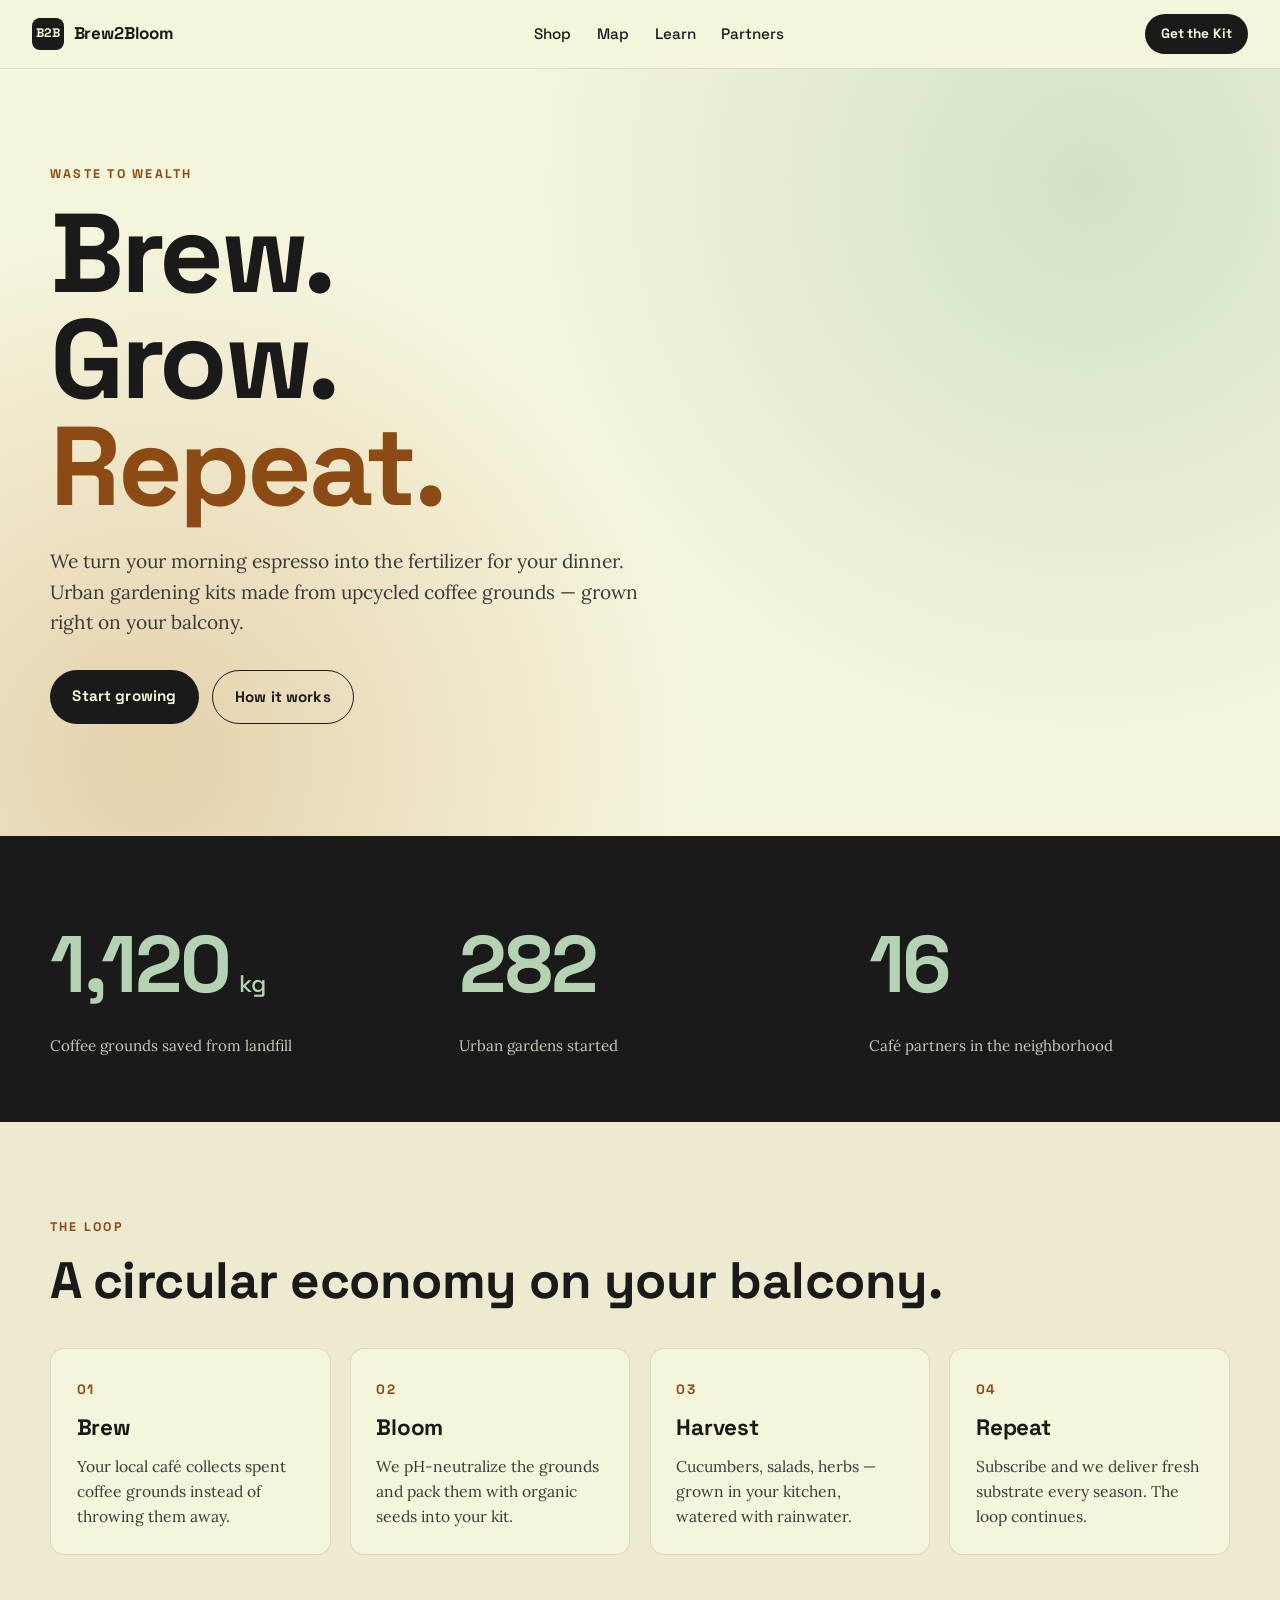
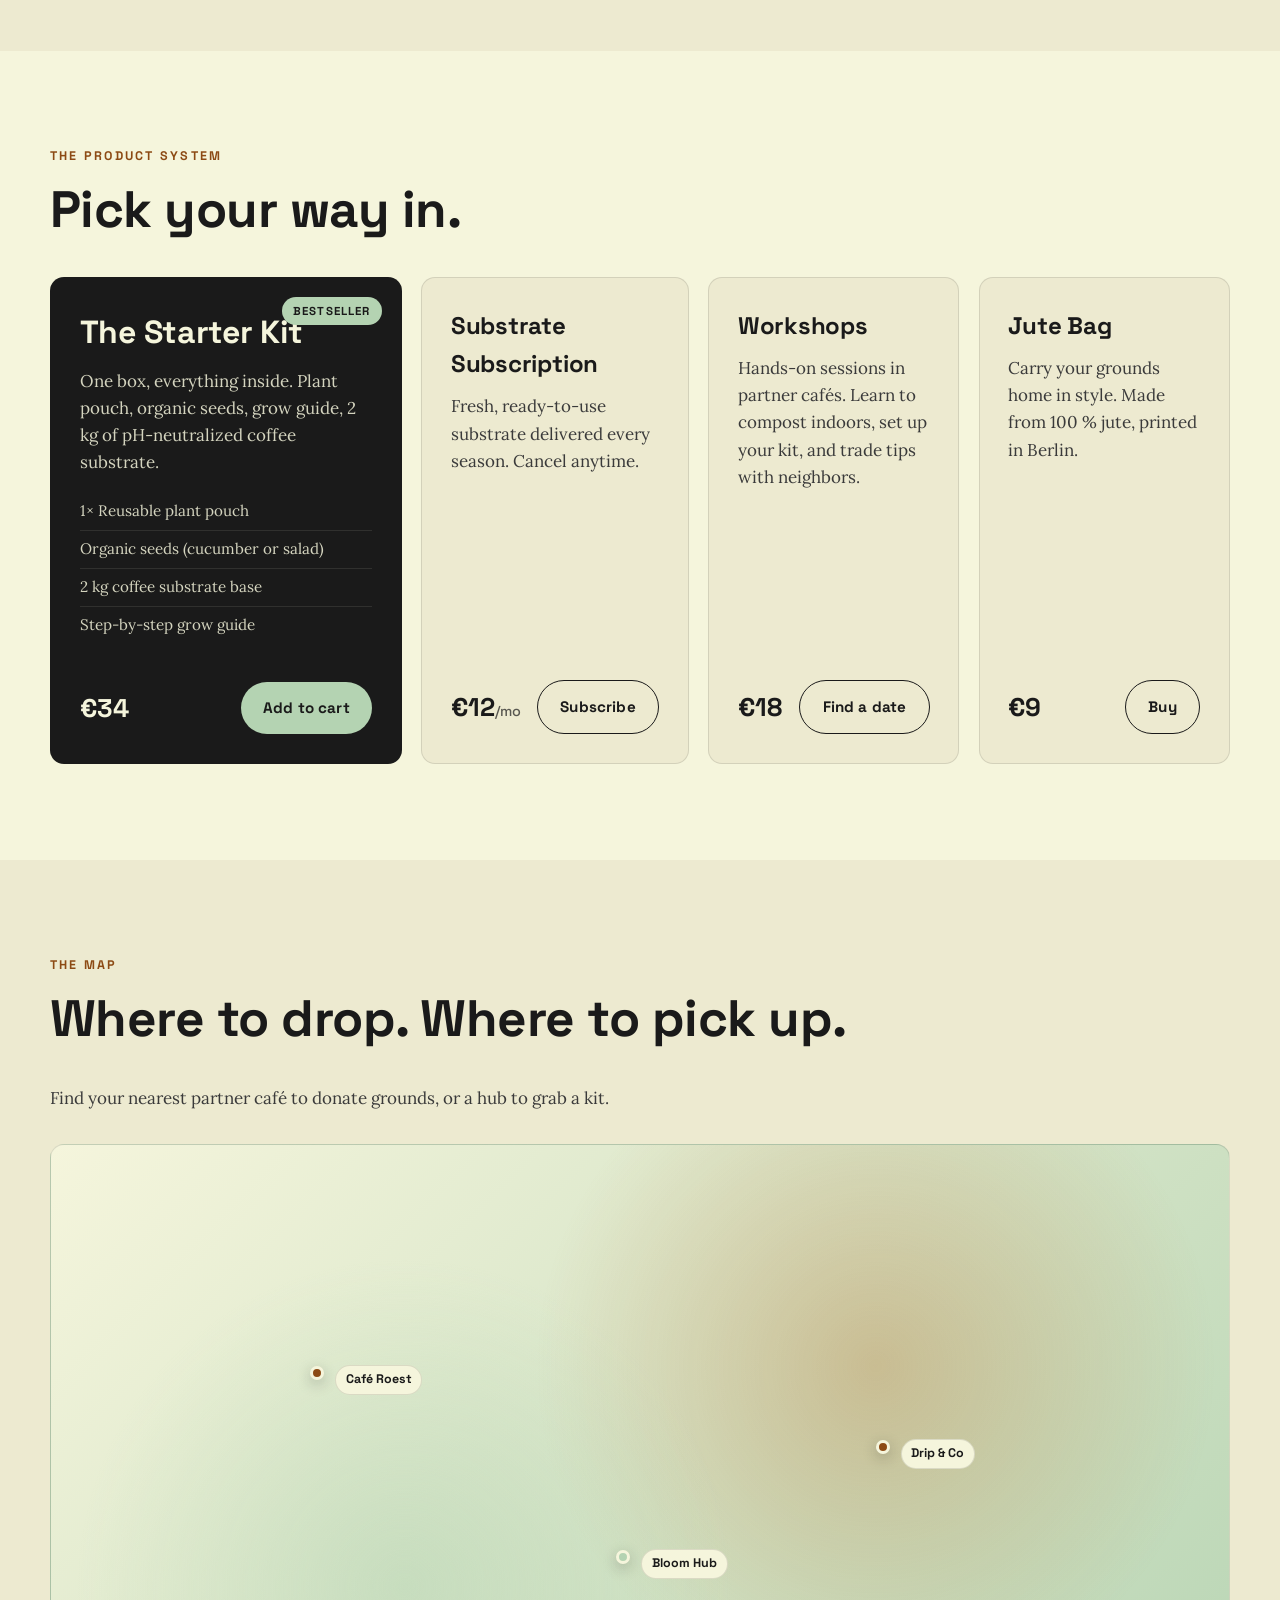
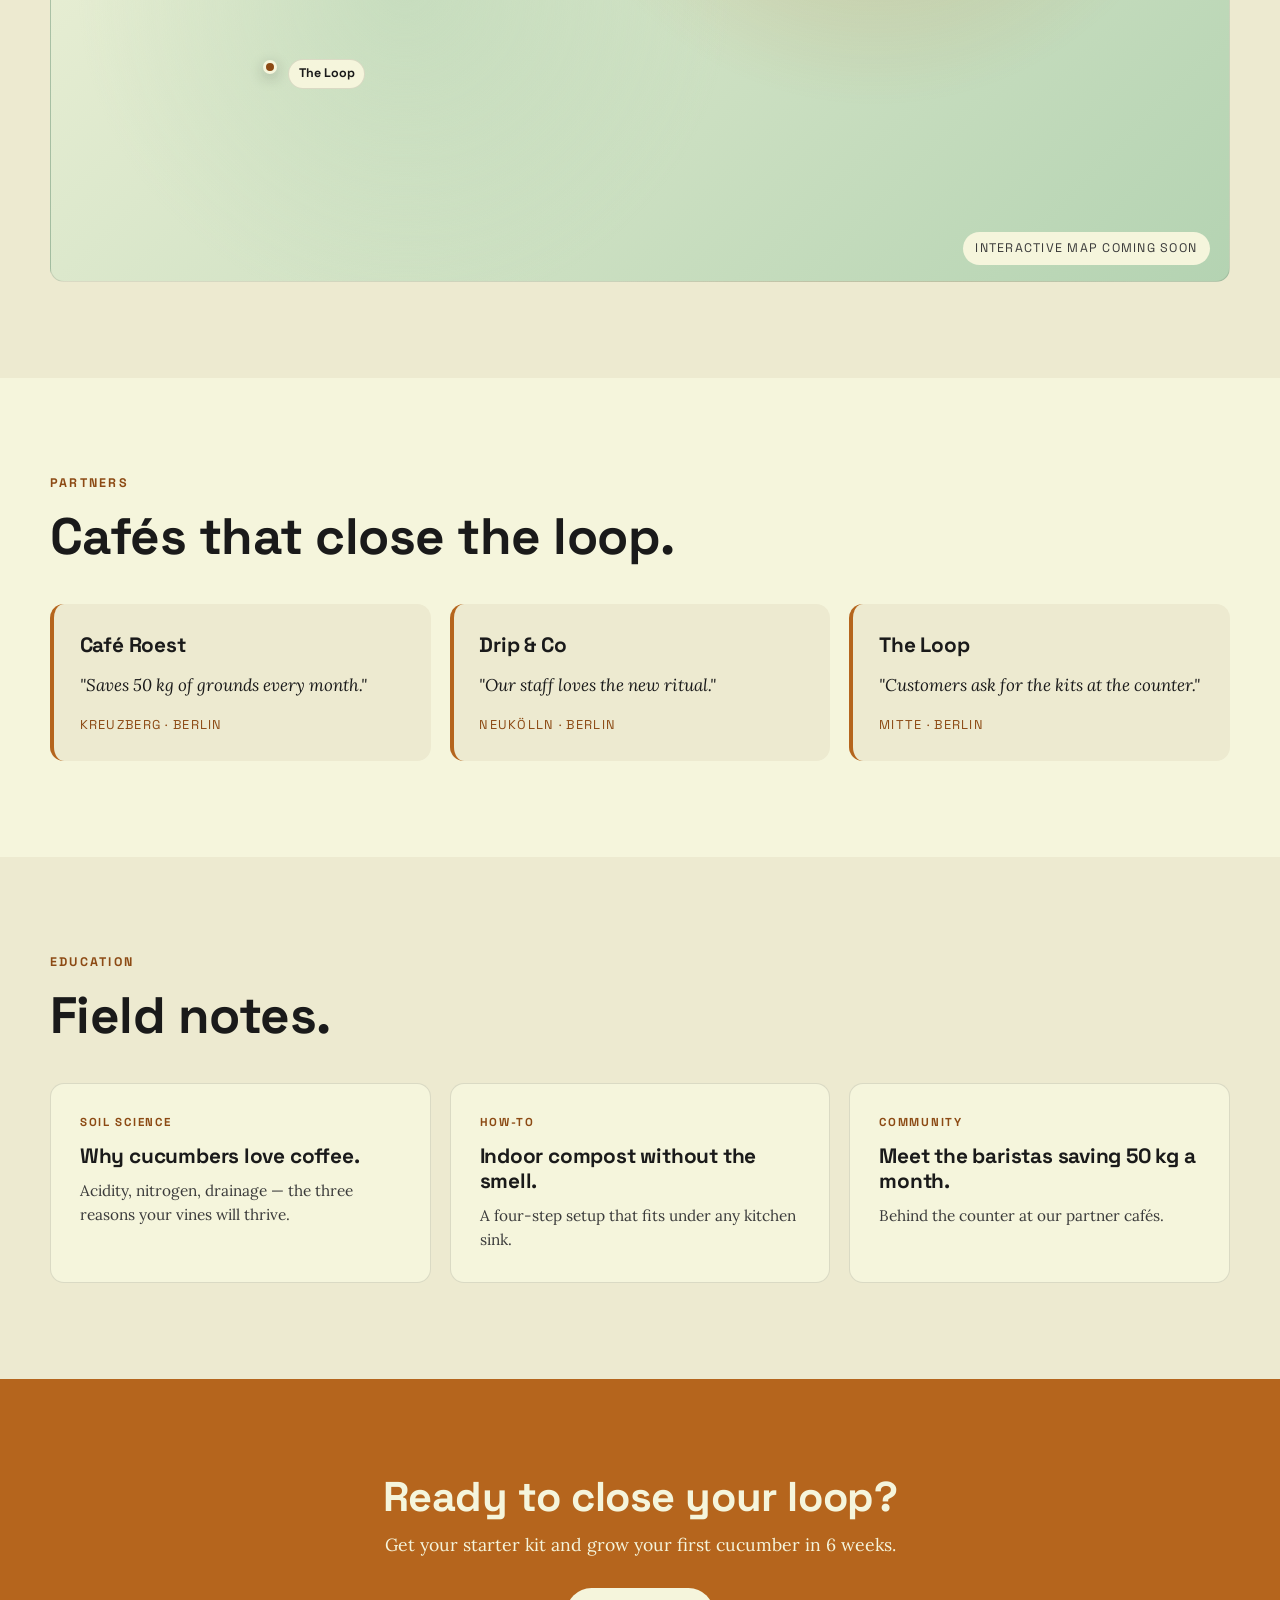
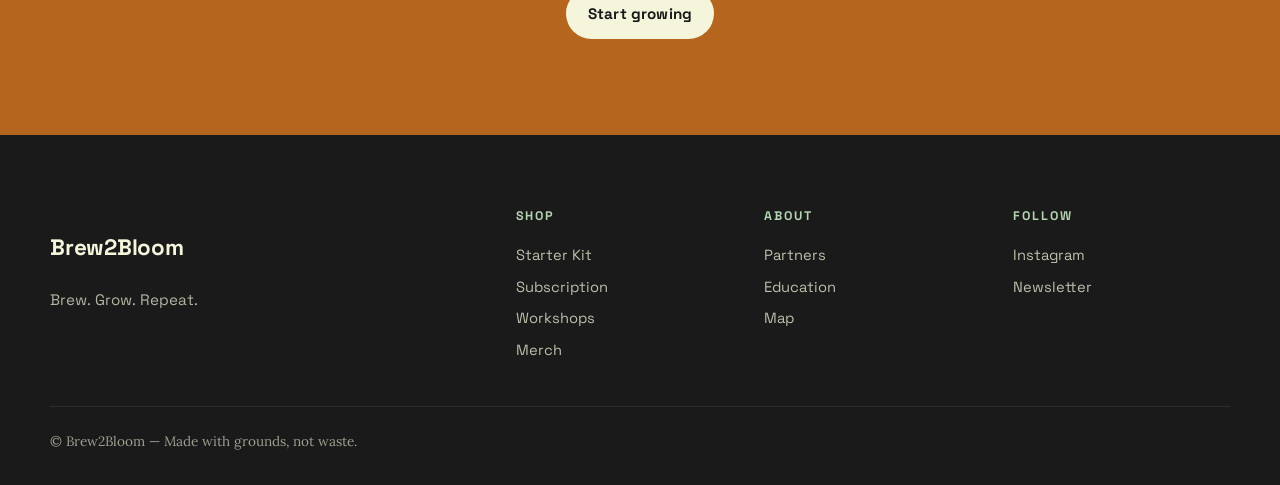
==== index.html @ fe2f1a3e "Add Brew2Bloom landing page Mobile-first single-page site with hero, impact counters, circular-econo" ====
<!DOCTYPE html>
<html lang="en">
<head>
<meta charset="UTF-8" />
<meta name="viewport" content="width=device-width, initial-scale=1.0" />
<meta name="description" content="Brew2Bloom — turning your morning espresso into the fertilizer for your dinner. Urban gardening kits made from upcycled coffee grounds." />
<title>Brew2Bloom — Brew. Grow. Repeat.</title>
<link rel="preconnect" href="https://fonts.googleapis.com" />
<link rel="preconnect" href="https://fonts.gstatic.com" crossorigin />
<link href="https://fonts.googleapis.com/css2?family=Space+Grotesk:wght@500;700&family=Lora:ital,wght@0,400;0,500;1,400&display=swap" rel="stylesheet" />
<link rel="stylesheet" href="styles.css" />
</head>
<body>

<header class="nav">
  <a href="#top" class="brand">
    <span class="brand-mark">B2B</span>
    <span class="brand-name">Brew2Bloom</span>
  </a>
  <nav class="nav-links">
    <a href="#shop">Shop</a>
    <a href="#map">Map</a>
    <a href="#learn">Learn</a>
    <a href="#partners">Partners</a>
  </nav>
  <a href="#shop" class="btn btn-small">Get the Kit</a>
</header>

<main id="top">

  <section class="hero">
    <div class="hero-bg" aria-hidden="true"></div>
    <div class="hero-inner">
      <p class="eyebrow">Waste to Wealth</p>
      <h1 class="headline">
        Brew.<br />
        Grow.<br />
        <span class="accent">Repeat.</span>
      </h1>
      <p class="lede">
        We turn your morning espresso into the fertilizer for your dinner.
        Urban gardening kits made from upcycled coffee grounds — grown right on your balcony.
      </p>
      <div class="hero-cta">
        <a href="#shop" class="btn">Start growing</a>
        <a href="#how" class="btn btn-ghost">How it works</a>
      </div>
    </div>
  </section>

  <section class="impact" aria-label="Impact">
    <div class="impact-grid">
      <div class="impact-stat">
        <span class="impact-num" data-target="1240">0</span>
        <span class="impact-unit">kg</span>
        <p class="impact-label">Coffee grounds saved from landfill</p>
      </div>
      <div class="impact-stat">
        <span class="impact-num" data-target="312">0</span>
        <p class="impact-label">Urban gardens started</p>
      </div>
      <div class="impact-stat">
        <span class="impact-num" data-target="18">0</span>
        <p class="impact-label">Café partners in the neighborhood</p>
      </div>
    </div>
  </section>

  <section id="how" class="cycle">
    <p class="eyebrow">The Loop</p>
    <h2>A circular economy on your balcony.</h2>
    <ol class="cycle-steps">
      <li>
        <span class="step-num">01</span>
        <h3>Brew</h3>
        <p>Your local café collects spent coffee grounds instead of throwing them away.</p>
      </li>
      <li>
        <span class="step-num">02</span>
        <h3>Bloom</h3>
        <p>We pH-neutralize the grounds and pack them with organic seeds into your kit.</p>
      </li>
      <li>
        <span class="step-num">03</span>
        <h3>Harvest</h3>
        <p>Cucumbers, salads, herbs — grown in your kitchen, watered with rainwater.</p>
      </li>
      <li>
        <span class="step-num">04</span>
        <h3>Repeat</h3>
        <p>Subscribe and we deliver fresh substrate every season. The loop continues.</p>
      </li>
    </ol>
  </section>

  <section id="shop" class="shop">
    <p class="eyebrow">The Product System</p>
    <h2>Pick your way in.</h2>

    <div class="products">
      <article class="product product-feature">
        <div class="product-tag">Bestseller</div>
        <h3>The Starter Kit</h3>
        <p class="product-desc">
          One box, everything inside. Plant pouch, organic seeds, grow guide,
          2 kg of pH-neutralized coffee substrate.
        </p>
        <ul class="product-list">
          <li>1× Reusable plant pouch</li>
          <li>Organic seeds (cucumber or salad)</li>
          <li>2 kg coffee substrate base</li>
          <li>Step-by-step grow guide</li>
        </ul>
        <div class="product-foot">
          <span class="price">€34</span>
          <a href="#" class="btn">Add to cart</a>
        </div>
      </article>

      <article class="product">
        <h3>Substrate Subscription</h3>
        <p class="product-desc">
          Fresh, ready-to-use substrate delivered every season. Cancel anytime.
        </p>
        <div class="product-foot">
          <span class="price">€12<span class="price-sub">/mo</span></span>
          <a href="#" class="btn btn-ghost">Subscribe</a>
        </div>
      </article>

      <article class="product">
        <h3>Workshops</h3>
        <p class="product-desc">
          Hands-on sessions in partner cafés. Learn to compost indoors, set up
          your kit, and trade tips with neighbors.
        </p>
        <div class="product-foot">
          <span class="price">€18</span>
          <a href="#" class="btn btn-ghost">Find a date</a>
        </div>
      </article>

      <article class="product">
        <h3>Jute Bag</h3>
        <p class="product-desc">
          Carry your grounds home in style. Made from 100 % jute, printed in Berlin.
        </p>
        <div class="product-foot">
          <span class="price">€9</span>
          <a href="#" class="btn btn-ghost">Buy</a>
        </div>
      </article>
    </div>
  </section>

  <section id="map" class="map">
    <p class="eyebrow">The Map</p>
    <h2>Where to drop. Where to pick up.</h2>
    <p class="map-lede">
      Find your nearest partner café to donate grounds, or a hub to grab a kit.
    </p>
    <div class="map-placeholder" role="img" aria-label="Interactive map placeholder">
      <div class="map-pin map-pin-1"><span>Café Roest</span></div>
      <div class="map-pin map-pin-2"><span>Bloom Hub</span></div>
      <div class="map-pin map-pin-3"><span>Drip & Co</span></div>
      <div class="map-pin map-pin-4"><span>The Loop</span></div>
      <p class="map-hint">Interactive map coming soon</p>
    </div>
  </section>

  <section id="partners" class="partners">
    <p class="eyebrow">Partners</p>
    <h2>Cafés that close the loop.</h2>
    <div class="partner-grid">
      <article class="partner-card">
        <h3>Café Roest</h3>
        <p class="partner-quote">"Saves 50 kg of grounds every month."</p>
        <p class="partner-meta">Kreuzberg · Berlin</p>
      </article>
      <article class="partner-card">
        <h3>Drip &amp; Co</h3>
        <p class="partner-quote">"Our staff loves the new ritual."</p>
        <p class="partner-meta">Neukölln · Berlin</p>
      </article>
      <article class="partner-card">
        <h3>The Loop</h3>
        <p class="partner-quote">"Customers ask for the kits at the counter."</p>
        <p class="partner-meta">Mitte · Berlin</p>
      </article>
    </div>
  </section>

  <section id="learn" class="learn">
    <p class="eyebrow">Education</p>
    <h2>Field notes.</h2>
    <div class="article-grid">
      <a href="#" class="article-card">
        <span class="article-cat">Soil Science</span>
        <h3>Why cucumbers love coffee.</h3>
        <p>Acidity, nitrogen, drainage — the three reasons your vines will thrive.</p>
      </a>
      <a href="#" class="article-card">
        <span class="article-cat">How-To</span>
        <h3>Indoor compost without the smell.</h3>
        <p>A four-step setup that fits under any kitchen sink.</p>
      </a>
      <a href="#" class="article-card">
        <span class="article-cat">Community</span>
        <h3>Meet the baristas saving 50 kg a month.</h3>
        <p>Behind the counter at our partner cafés.</p>
      </a>
    </div>
  </section>

  <section class="cta-band">
    <h2>Ready to close your loop?</h2>
    <p>Get your starter kit and grow your first cucumber in 6 weeks.</p>
    <a href="#shop" class="btn btn-light">Start growing</a>
  </section>

</main>

<footer class="footer">
  <div class="footer-grid">
    <div>
      <p class="brand-name">Brew2Bloom</p>
      <p class="footer-tag">Brew. Grow. Repeat.</p>
    </div>
    <div>
      <p class="footer-head">Shop</p>
      <a href="#shop">Starter Kit</a>
      <a href="#shop">Subscription</a>
      <a href="#shop">Workshops</a>
      <a href="#shop">Merch</a>
    </div>
    <div>
      <p class="footer-head">About</p>
      <a href="#partners">Partners</a>
      <a href="#learn">Education</a>
      <a href="#map">Map</a>
    </div>
    <div>
      <p class="footer-head">Follow</p>
      <a href="#">Instagram</a>
      <a href="#">Newsletter</a>
    </div>
  </div>
  <p class="footer-fine">© Brew2Bloom — Made with grounds, not waste.</p>
</footer>

<script src="script.js"></script>
</body>
</html>
---- styles.css ----
:root {
  --espresso: #1A1A1A;
  --earth: #B5651D;
  --earth-deep: #8C4A14;
  --mint: #B4D3B2;
  --paper: #F5F5DC;
  --paper-2: #EDEAD0;
  --ink-soft: #3a3a3a;
  --line: rgba(26, 26, 26, 0.12);

  --f-head: "Space Grotesk", system-ui, sans-serif;
  --f-body: "Lora", Georgia, serif;

  --max: 1180px;
  --gutter: clamp(1rem, 4vw, 2rem);
  --radius: 14px;
}

* { box-sizing: border-box; }

html { scroll-behavior: smooth; }

body {
  margin: 0;
  background: var(--paper);
  color: var(--espresso);
  font-family: var(--f-body);
  font-size: 17px;
  line-height: 1.6;
  -webkit-font-smoothing: antialiased;
}

img { max-width: 100%; display: block; }

a { color: inherit; text-decoration: none; }

h1, h2, h3, .brand-name, .eyebrow, .btn, .nav-links a, .footer-head {
  font-family: var(--f-head);
}

h1, h2, h3 { letter-spacing: -0.01em; }

.eyebrow {
  font-size: 0.78rem;
  letter-spacing: 0.18em;
  text-transform: uppercase;
  font-weight: 700;
  color: var(--earth-deep);
  margin: 0 0 1rem;
}

/* ---------- NAV ---------- */

.nav {
  position: sticky;
  top: 0;
  z-index: 50;
  display: flex;
  align-items: center;
  justify-content: space-between;
  gap: 1rem;
  padding: 0.9rem var(--gutter);
  background: rgba(245, 245, 220, 0.92);
  backdrop-filter: blur(10px);
  border-bottom: 1px solid var(--line);
}

.brand {
  display: flex;
  align-items: center;
  gap: 0.6rem;
  font-weight: 700;
}

.brand-mark {
  display: inline-grid;
  place-items: center;
  width: 32px;
  height: 32px;
  background: var(--espresso);
  color: var(--paper);
  border-radius: 8px;
  font-family: var(--f-head);
  font-size: 0.78rem;
  font-weight: 700;
  letter-spacing: 0.02em;
}

.brand-name {
  font-weight: 700;
  letter-spacing: -0.01em;
}

.nav-links {
  display: none;
  gap: 1.6rem;
}

.nav-links a {
  font-weight: 500;
  font-size: 0.95rem;
  position: relative;
}

.nav-links a:hover { color: var(--earth-deep); }

@media (min-width: 720px) {
  .nav-links { display: flex; }
}

/* ---------- BUTTONS ---------- */

.btn {
  display: inline-block;
  padding: 0.85rem 1.4rem;
  background: var(--espresso);
  color: var(--paper);
  border-radius: 999px;
  font-weight: 700;
  font-size: 0.95rem;
  letter-spacing: 0.01em;
  transition: transform 0.15s ease, background 0.2s ease;
  white-space: nowrap;
}

.btn:hover { background: var(--earth-deep); transform: translateY(-1px); }

.btn-small { padding: 0.55rem 1rem; font-size: 0.85rem; }

.btn-ghost {
  background: transparent;
  color: var(--espresso);
  border: 1.5px solid var(--espresso);
}
.btn-ghost:hover { background: var(--espresso); color: var(--paper); }

.btn-light {
  background: var(--paper);
  color: var(--espresso);
}
.btn-light:hover { background: var(--mint); color: var(--espresso); }

/* ---------- HERO ---------- */

.hero {
  position: relative;
  padding: clamp(3rem, 9vw, 6rem) var(--gutter) clamp(3.5rem, 10vw, 7rem);
  overflow: hidden;
}

.hero-bg {
  position: absolute;
  inset: 0;
  background:
    radial-gradient(circle at 85% 15%, rgba(180, 211, 178, 0.55) 0%, transparent 45%),
    radial-gradient(circle at 12% 90%, rgba(181, 101, 29, 0.25) 0%, transparent 40%);
  z-index: 0;
}

.hero-inner {
  position: relative;
  z-index: 1;
  max-width: var(--max);
  margin: 0 auto;
}

.headline {
  font-size: clamp(3.4rem, 11vw, 7rem);
  font-weight: 700;
  line-height: 0.95;
  margin: 0.4rem 0 1.6rem;
  letter-spacing: -0.03em;
}

.headline .accent { color: var(--earth-deep); }

.lede {
  font-size: clamp(1.05rem, 1.6vw, 1.2rem);
  max-width: 38rem;
  color: var(--ink-soft);
  margin: 0 0 2rem;
}

.hero-cta { display: flex; flex-wrap: wrap; gap: 0.8rem; }

/* ---------- IMPACT ---------- */

.impact {
  background: var(--espresso);
  color: var(--paper);
  padding: clamp(2.5rem, 6vw, 4rem) var(--gutter);
}

.impact-grid {
  max-width: var(--max);
  margin: 0 auto;
  display: grid;
  grid-template-columns: 1fr;
  gap: 2.5rem;
}

@media (min-width: 720px) {
  .impact-grid { grid-template-columns: repeat(3, 1fr); gap: 3rem; }
}

.impact-stat { text-align: left; }

.impact-num {
  font-family: var(--f-head);
  font-size: clamp(3rem, 7vw, 5rem);
  font-weight: 700;
  letter-spacing: -0.03em;
  color: var(--mint);
  display: inline-block;
}

.impact-unit {
  font-family: var(--f-head);
  font-size: 1.5rem;
  color: var(--mint);
  margin-left: 0.3rem;
  font-weight: 500;
}

.impact-label {
  margin: 0.4rem 0 0;
  font-size: 0.95rem;
  color: var(--paper);
  opacity: 0.8;
  max-width: 16rem;
}

/* ---------- SECTIONS (shared) ---------- */

section {
  padding: clamp(3.5rem, 8vw, 6rem) var(--gutter);
}

section > h2 {
  font-size: clamp(2rem, 4.5vw, 3.2rem);
  font-weight: 700;
  margin: 0 0 2.5rem;
  max-width: 22ch;
  line-height: 1.05;
}

section > .eyebrow,
section > h2,
section > p,
section > .map-lede {
  max-width: var(--max);
  margin-left: auto;
  margin-right: auto;
}

/* ---------- CYCLE ---------- */

.cycle { background: var(--paper-2); }

.cycle-steps {
  list-style: none;
  padding: 0;
  margin: 0 auto;
  max-width: var(--max);
  display: grid;
  grid-template-columns: 1fr;
  gap: 1.2rem;
}

@media (min-width: 720px) {
  .cycle-steps { grid-template-columns: repeat(4, 1fr); }
}

.cycle-steps li {
  background: var(--paper);
  padding: 1.6rem;
  border-radius: var(--radius);
  border: 1px solid var(--line);
}

.step-num {
  font-family: var(--f-head);
  font-size: 0.85rem;
  font-weight: 700;
  color: var(--earth-deep);
  letter-spacing: 0.1em;
}

.cycle-steps h3 {
  font-size: 1.4rem;
  margin: 0.5rem 0 0.5rem;
}

.cycle-steps p { margin: 0; color: var(--ink-soft); font-size: 0.98rem; }

/* ---------- SHOP ---------- */

.products {
  max-width: var(--max);
  margin: 0 auto;
  display: grid;
  grid-template-columns: 1fr;
  gap: 1.2rem;
}

@media (min-width: 720px) {
  .products {
    grid-template-columns: repeat(3, 1fr);
    grid-template-rows: auto auto;
  }
  .product-feature {
    grid-column: span 3;
  }
}

@media (min-width: 1000px) {
  .products { grid-template-columns: 1.4fr 1fr 1fr 1fr; grid-template-rows: auto; }
  .product-feature { grid-column: span 1; grid-row: span 1; }
}

.product {
  position: relative;
  background: var(--paper-2);
  border: 1px solid var(--line);
  border-radius: var(--radius);
  padding: 1.8rem;
  display: flex;
  flex-direction: column;
}

.product-feature {
  background: var(--espresso);
  color: var(--paper);
  border-color: transparent;
}

.product-feature .product-desc,
.product-feature .product-list { color: var(--paper); opacity: 0.85; }

.product-feature .btn {
  background: var(--mint);
  color: var(--espresso);
}
.product-feature .btn:hover { background: var(--paper); }

.product-tag {
  position: absolute;
  top: 1.2rem;
  right: 1.2rem;
  background: var(--mint);
  color: var(--espresso);
  font-family: var(--f-head);
  font-size: 0.72rem;
  font-weight: 700;
  letter-spacing: 0.1em;
  padding: 0.3rem 0.7rem;
  border-radius: 999px;
  text-transform: uppercase;
}

.product h3 {
  font-size: 1.5rem;
  margin: 0 0 0.6rem;
}

.product-feature h3 { font-size: 2rem; }

.product-desc { color: var(--ink-soft); margin: 0 0 1rem; }

.product-list {
  list-style: none;
  padding: 0;
  margin: 0 0 1.4rem;
  font-family: var(--f-body);
}

.product-list li {
  padding: 0.4rem 0;
  border-bottom: 1px solid rgba(245, 245, 220, 0.12);
  font-size: 0.95rem;
}

.product-list li:last-child { border-bottom: none; }

.product-foot {
  margin-top: auto;
  display: flex;
  align-items: center;
  justify-content: space-between;
  gap: 1rem;
  padding-top: 1rem;
}

.price {
  font-family: var(--f-head);
  font-size: 1.6rem;
  font-weight: 700;
}

.price-sub { font-size: 0.9rem; opacity: 0.7; font-weight: 500; }

/* ---------- MAP ---------- */

.map { background: var(--paper-2); }

.map-lede {
  max-width: 38rem;
  color: var(--ink-soft);
  margin-bottom: 2rem;
}

.map-placeholder {
  position: relative;
  max-width: var(--max);
  margin: 0 auto;
  aspect-ratio: 16 / 10;
  background:
    radial-gradient(circle at 30% 60%, rgba(180, 211, 178, 0.5) 0%, transparent 35%),
    radial-gradient(circle at 70% 30%, rgba(181, 101, 29, 0.3) 0%, transparent 35%),
    linear-gradient(135deg, var(--paper) 0%, var(--mint) 100%);
  border-radius: var(--radius);
  border: 1px solid var(--line);
  overflow: hidden;
}

.map-pin {
  position: absolute;
  width: 14px;
  height: 14px;
  background: var(--earth-deep);
  border: 3px solid var(--paper);
  border-radius: 50%;
  box-shadow: 0 4px 14px rgba(26, 26, 26, 0.25);
}

.map-pin span {
  position: absolute;
  left: 22px;
  top: -4px;
  font-family: var(--f-head);
  font-size: 0.78rem;
  font-weight: 700;
  background: var(--paper);
  color: var(--espresso);
  padding: 0.25rem 0.6rem;
  border-radius: 999px;
  white-space: nowrap;
  border: 1px solid var(--line);
}

.map-pin-1 { top: 30%; left: 22%; }
.map-pin-2 { top: 55%; left: 48%; background: var(--mint); }
.map-pin-3 { top: 40%; left: 70%; }
.map-pin-4 { top: 70%; left: 18%; }

.map-hint {
  position: absolute;
  bottom: 1rem;
  right: 1.2rem;
  font-family: var(--f-head);
  font-size: 0.78rem;
  letter-spacing: 0.1em;
  text-transform: uppercase;
  color: var(--ink-soft);
  background: var(--paper);
  padding: 0.4rem 0.8rem;
  border-radius: 999px;
  margin: 0;
}

/* ---------- PARTNERS ---------- */

.partner-grid {
  max-width: var(--max);
  margin: 0 auto;
  display: grid;
  grid-template-columns: 1fr;
  gap: 1.2rem;
}

@media (min-width: 720px) {
  .partner-grid { grid-template-columns: repeat(3, 1fr); }
}

.partner-card {
  background: var(--paper-2);
  border-left: 4px solid var(--earth);
  padding: 1.6rem;
  border-radius: var(--radius);
}

.partner-card h3 { margin: 0 0 0.6rem; font-size: 1.3rem; }

.partner-quote {
  font-style: italic;
  margin: 0 0 1rem;
  color: var(--espresso);
}

.partner-meta {
  font-family: var(--f-head);
  font-size: 0.8rem;
  letter-spacing: 0.1em;
  text-transform: uppercase;
  color: var(--earth-deep);
  margin: 0;
}

/* ---------- LEARN ---------- */

.learn { background: var(--paper-2); }

.article-grid {
  max-width: var(--max);
  margin: 0 auto;
  display: grid;
  grid-template-columns: 1fr;
  gap: 1.2rem;
}

@media (min-width: 720px) {
  .article-grid { grid-template-columns: repeat(3, 1fr); }
}

.article-card {
  background: var(--paper);
  padding: 1.8rem;
  border-radius: var(--radius);
  border: 1px solid var(--line);
  display: flex;
  flex-direction: column;
  transition: transform 0.2s ease, border-color 0.2s ease;
}

.article-card:hover {
  transform: translateY(-3px);
  border-color: var(--earth);
}

.article-cat {
  font-family: var(--f-head);
  font-size: 0.72rem;
  letter-spacing: 0.15em;
  text-transform: uppercase;
  color: var(--earth-deep);
  font-weight: 700;
  margin-bottom: 0.8rem;
}

.article-card h3 { font-size: 1.3rem; margin: 0 0 0.6rem; line-height: 1.2; }

.article-card p { margin: 0; color: var(--ink-soft); font-size: 0.96rem; }

/* ---------- CTA BAND ---------- */

.cta-band {
  background: var(--earth);
  color: var(--paper);
  text-align: center;
}

.cta-band h2 {
  margin: 0 auto 0.8rem;
  font-size: clamp(1.8rem, 4vw, 2.6rem);
}

.cta-band p { max-width: 36rem; margin: 0 auto 1.8rem; font-size: 1.1rem; }

/* ---------- FOOTER ---------- */

.footer {
  background: var(--espresso);
  color: var(--paper);
  padding: clamp(3rem, 6vw, 4.5rem) var(--gutter) 2rem;
}

.footer-grid {
  max-width: var(--max);
  margin: 0 auto 2.5rem;
  display: grid;
  grid-template-columns: 1fr 1fr;
  gap: 2rem;
}

@media (min-width: 720px) {
  .footer-grid { grid-template-columns: 2fr 1fr 1fr 1fr; }
}

.footer-grid a {
  display: block;
  font-family: var(--f-head);
  font-size: 0.92rem;
  padding: 0.25rem 0;
  opacity: 0.75;
  transition: opacity 0.2s ease;
}

.footer-grid a:hover { opacity: 1; color: var(--mint); }

.footer-head {
  font-family: var(--f-head);
  font-weight: 700;
  font-size: 0.78rem;
  letter-spacing: 0.15em;
  text-transform: uppercase;
  margin: 0 0 0.8rem;
  color: var(--mint);
}

.footer-tag {
  font-family: var(--f-head);
  margin: 0.3rem 0 0;
  font-size: 0.95rem;
  opacity: 0.7;
}

.footer .brand-name { font-size: 1.4rem; }

.footer-fine {
  max-width: var(--max);
  margin: 0 auto;
  border-top: 1px solid rgba(245, 245, 220, 0.15);
  padding-top: 1.5rem;
  font-size: 0.85rem;
  opacity: 0.6;
}
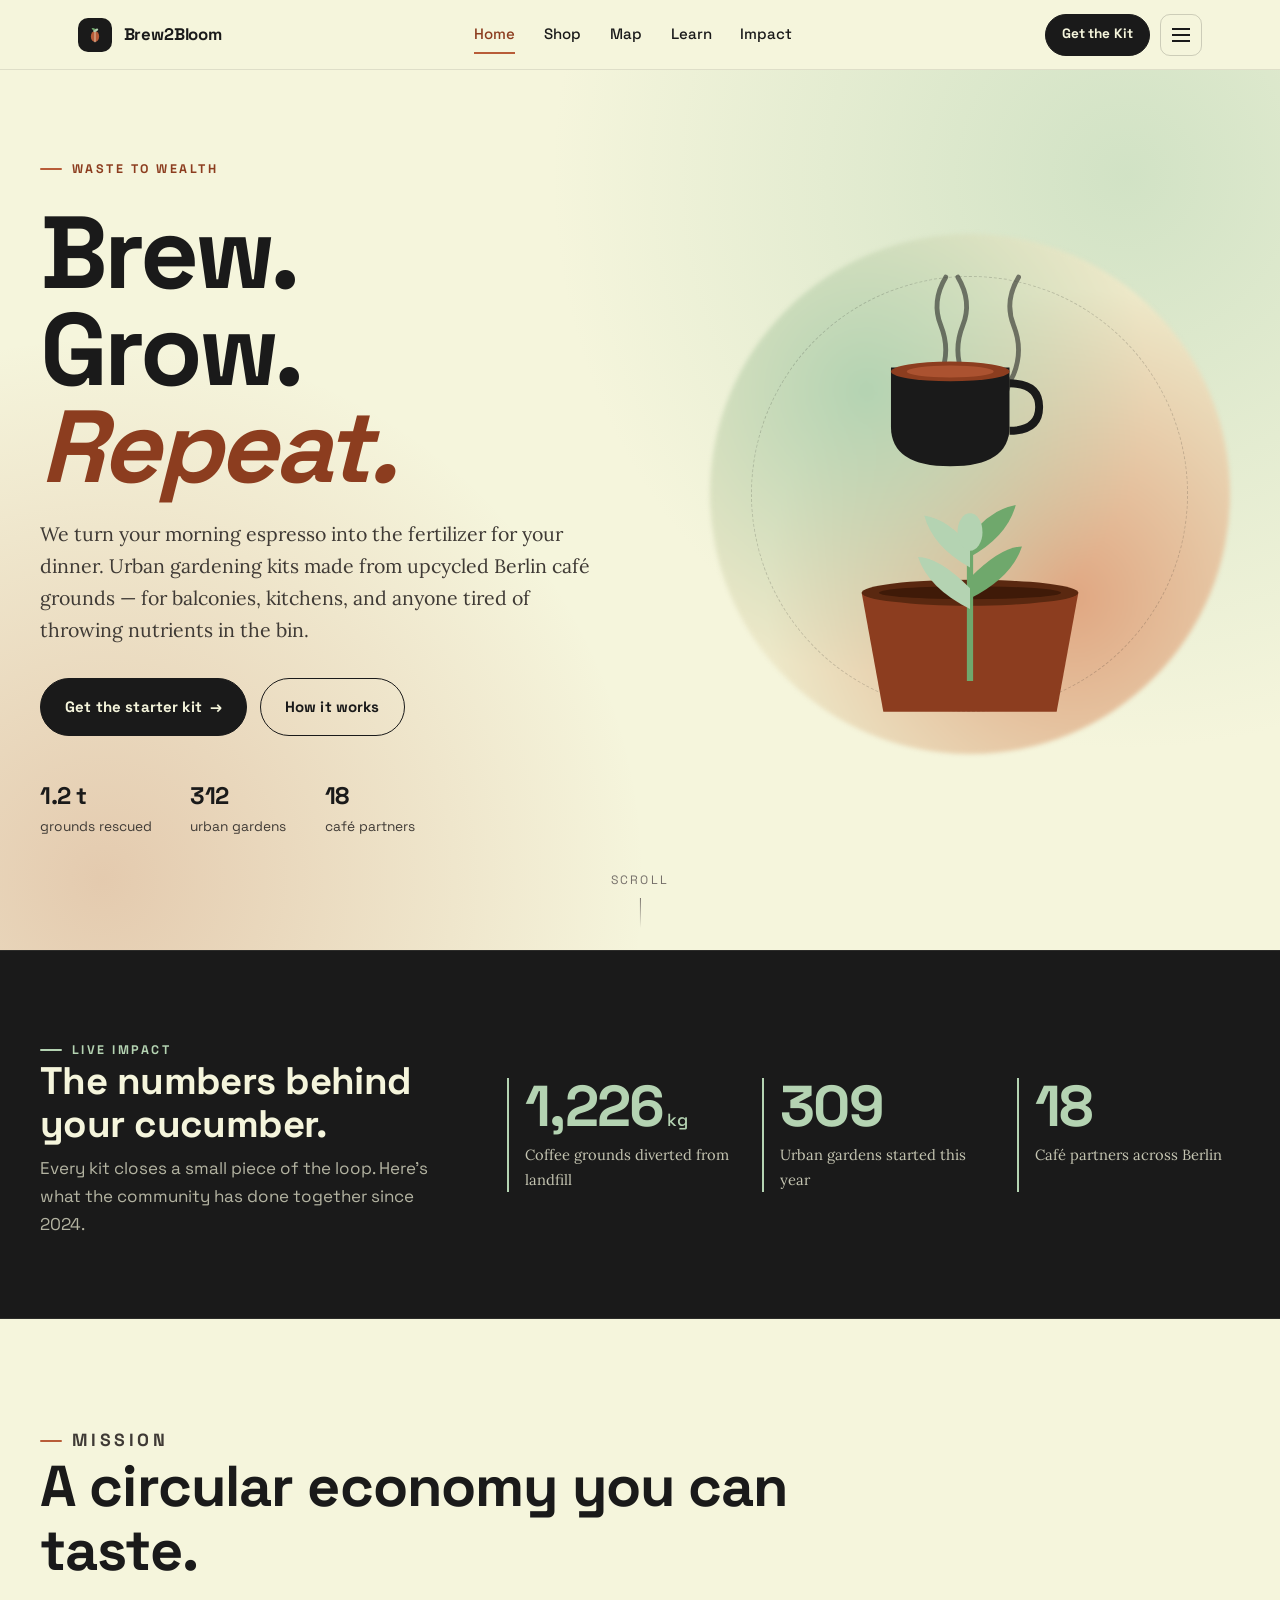
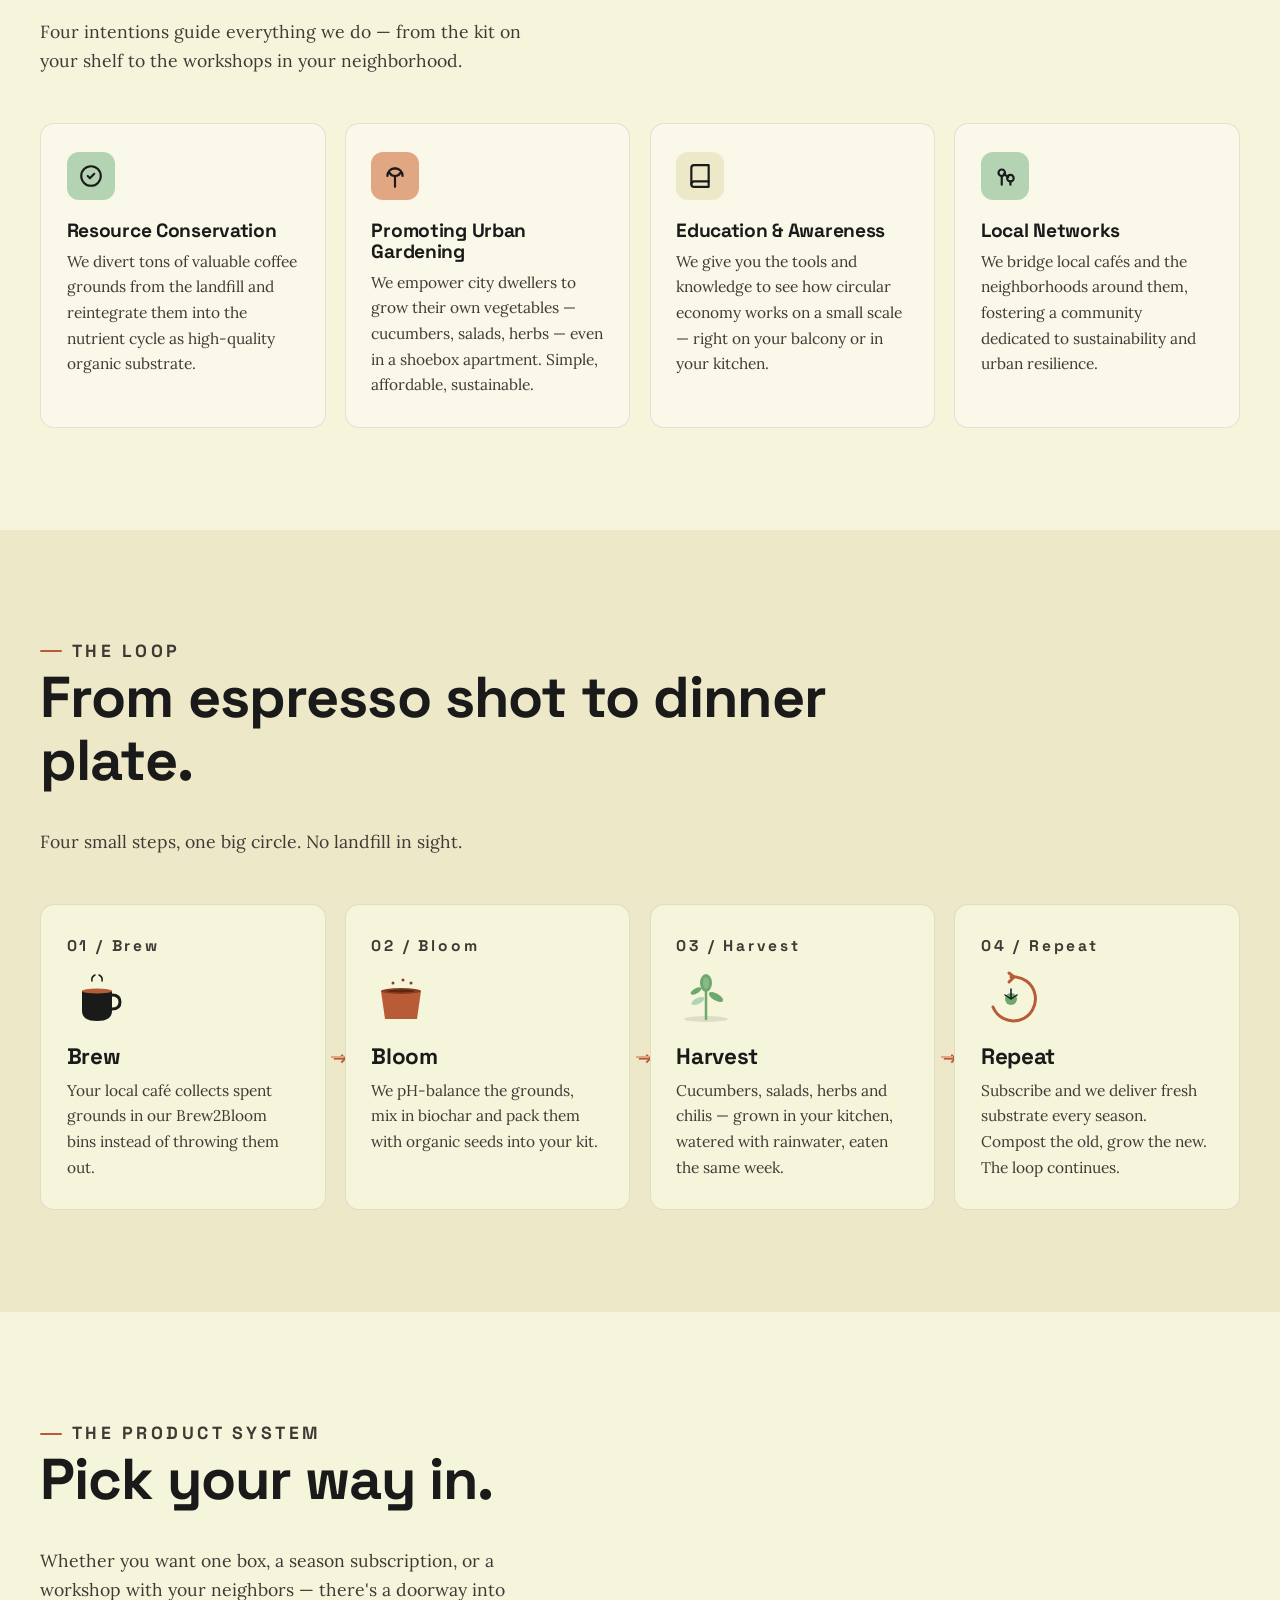
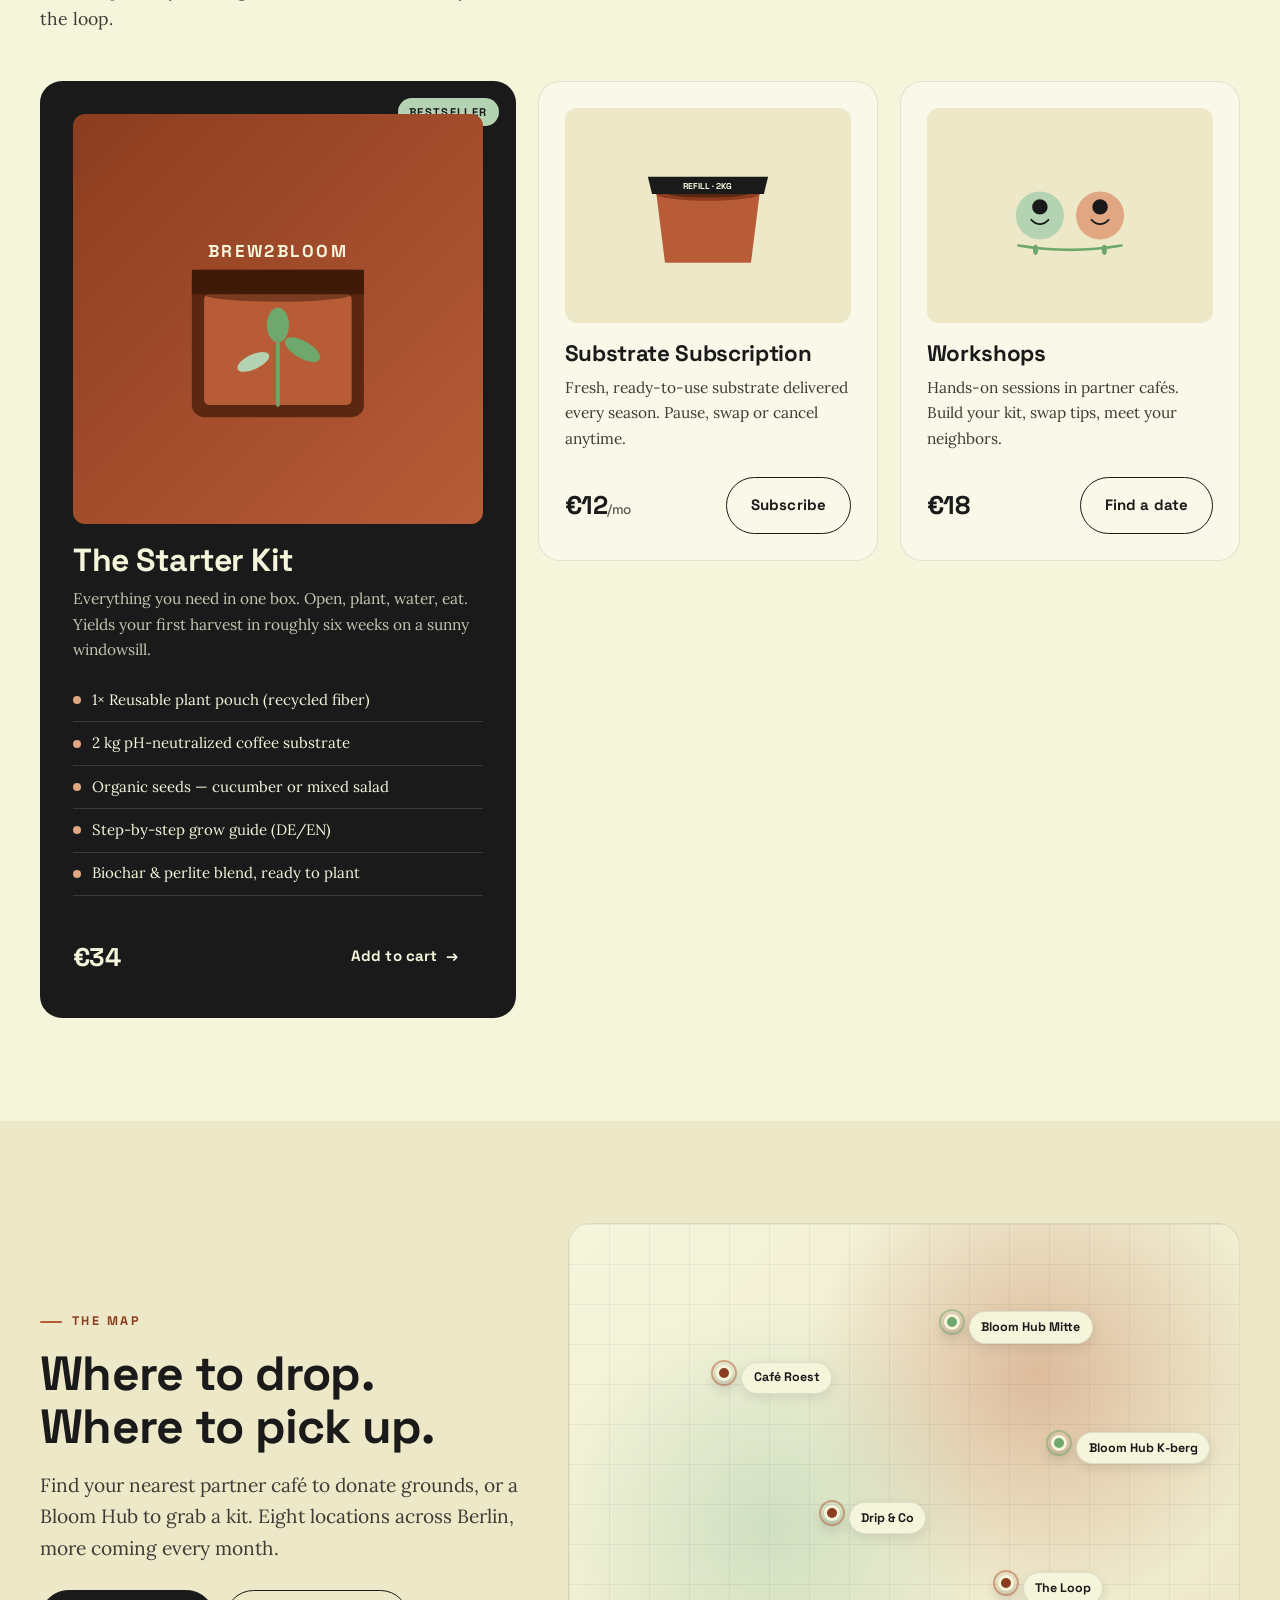
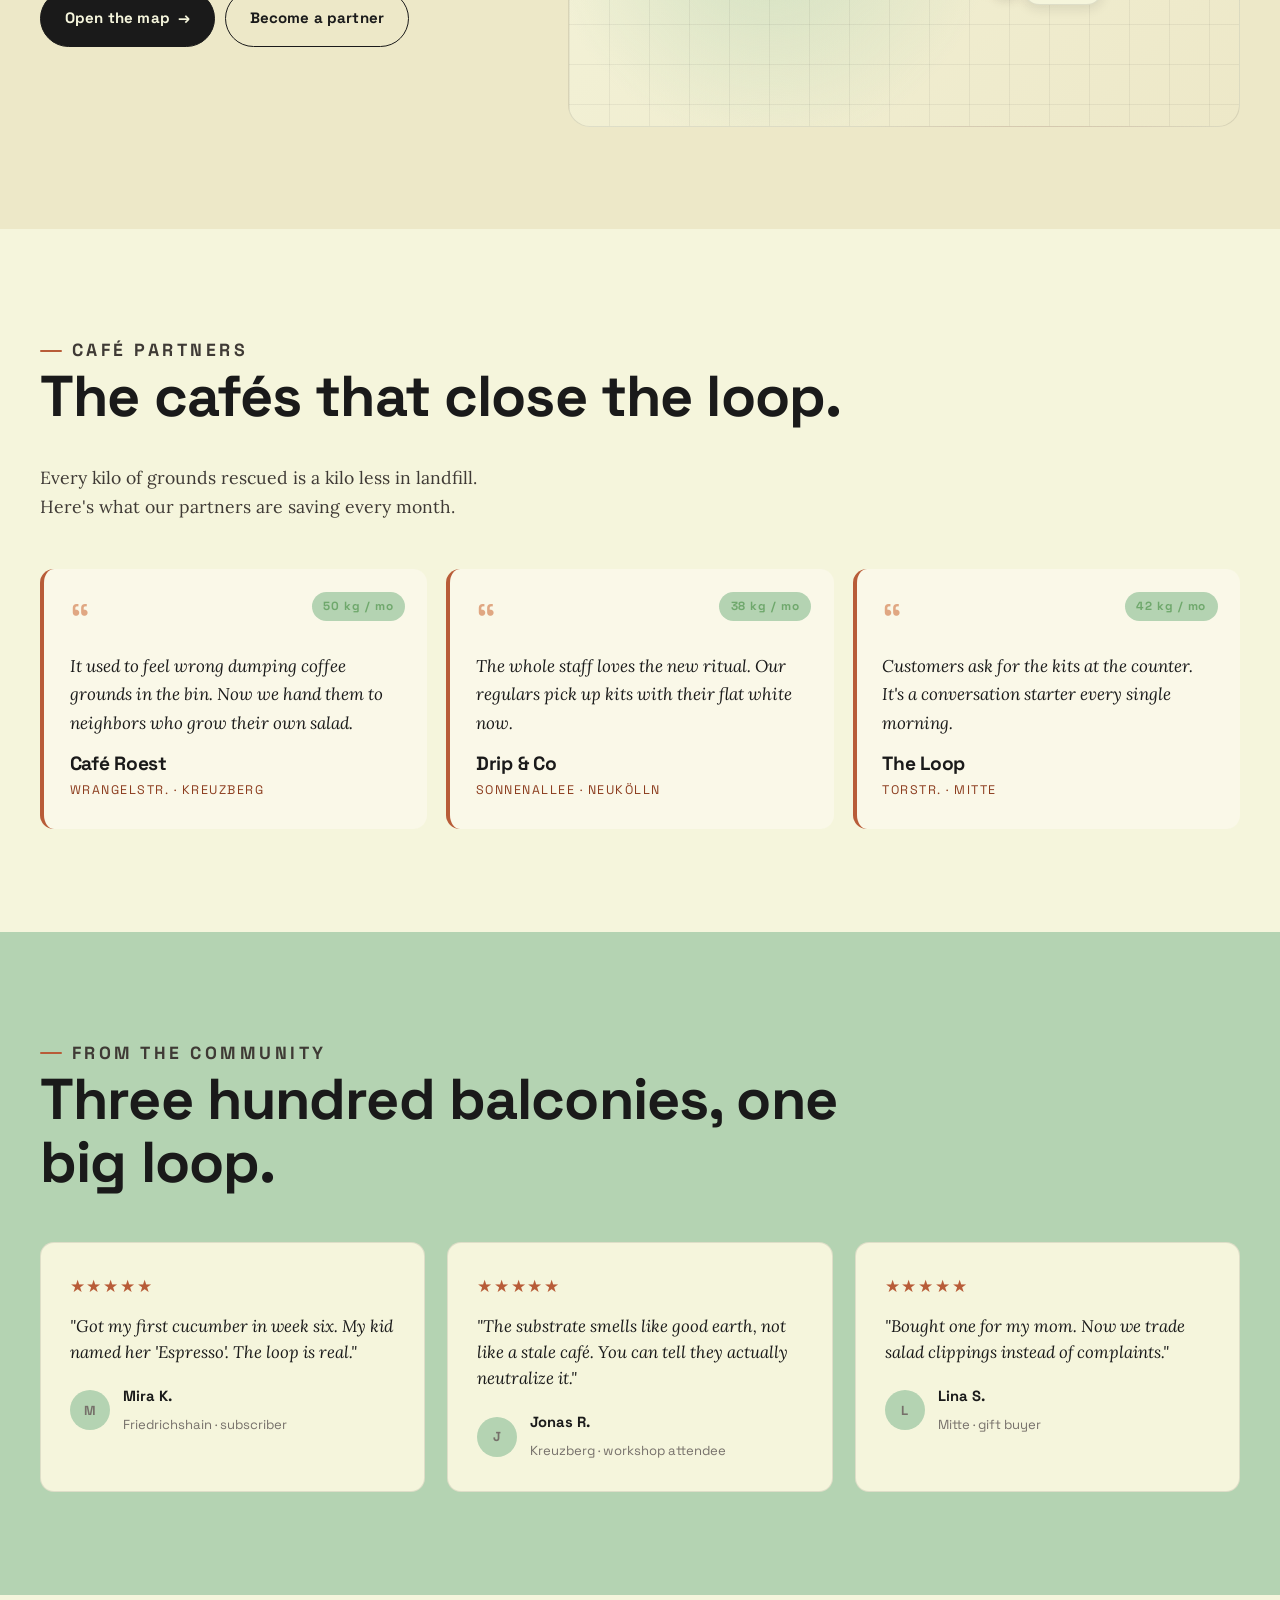
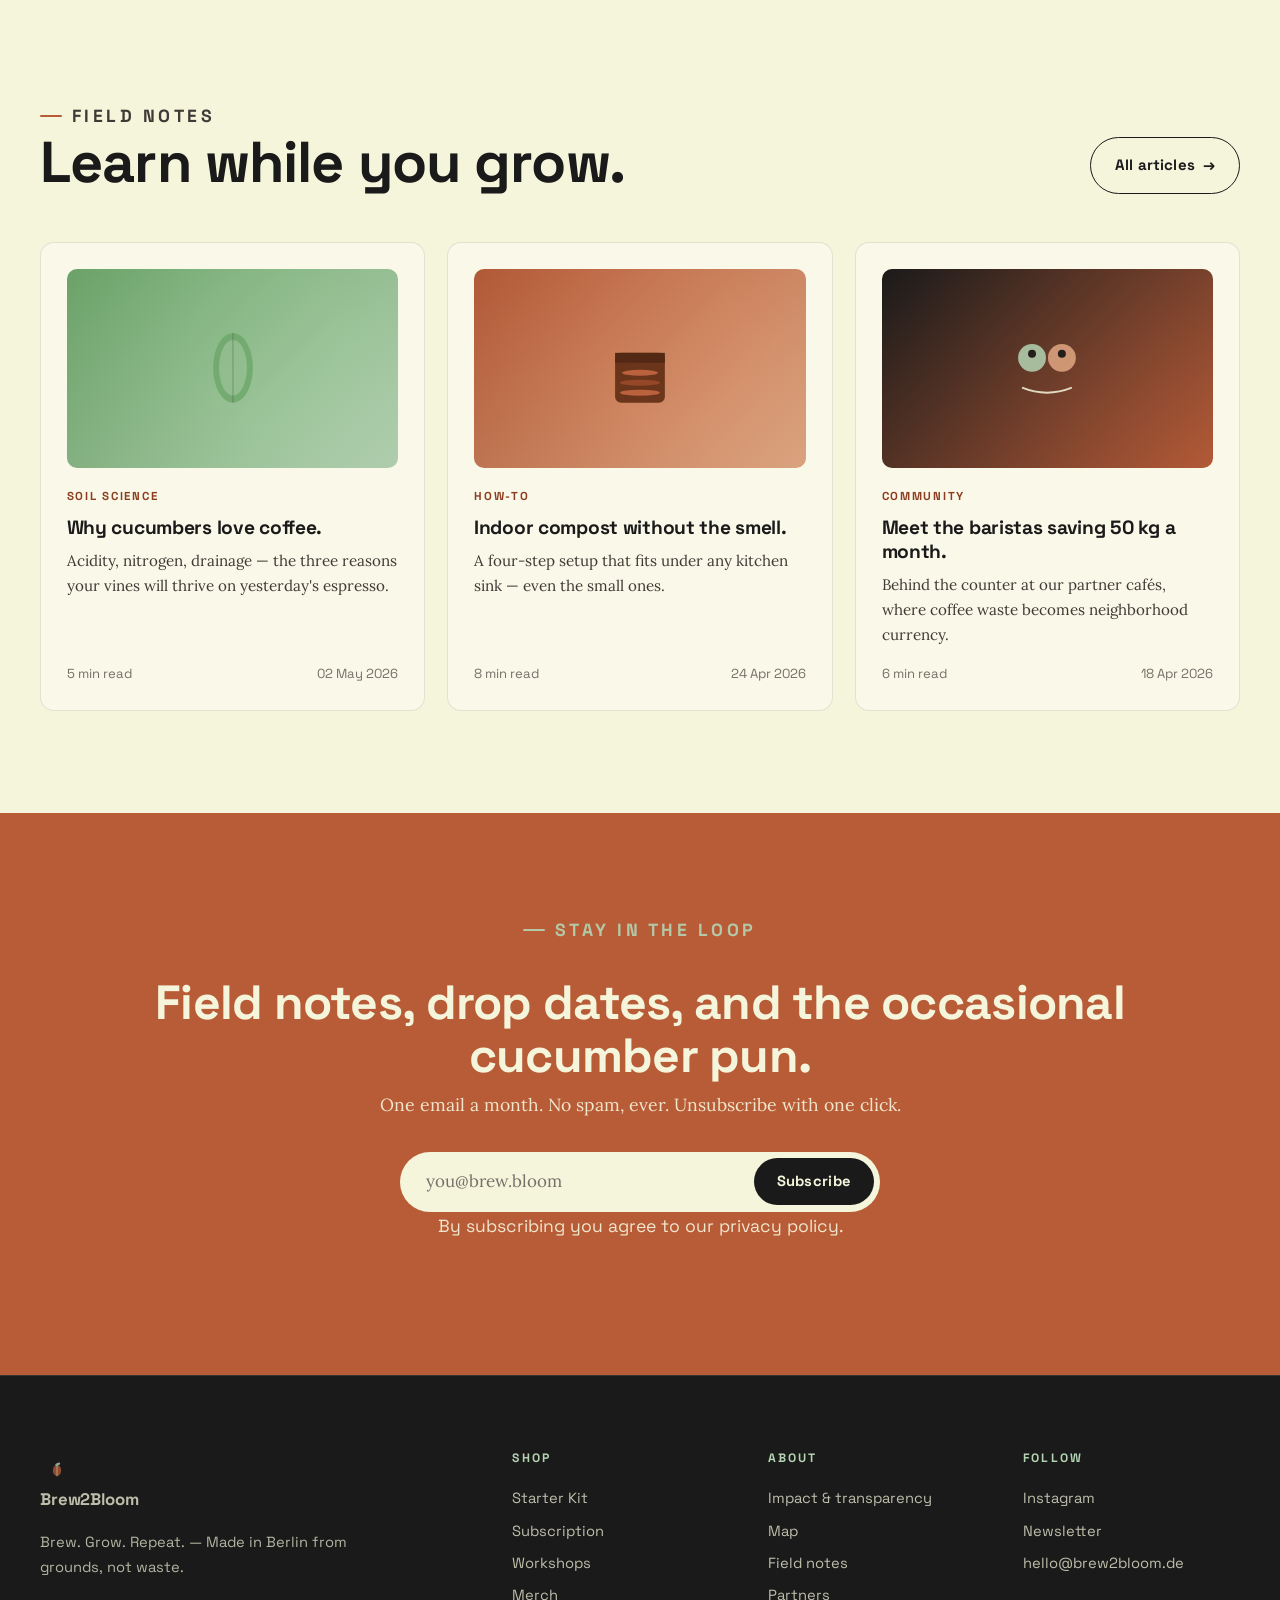
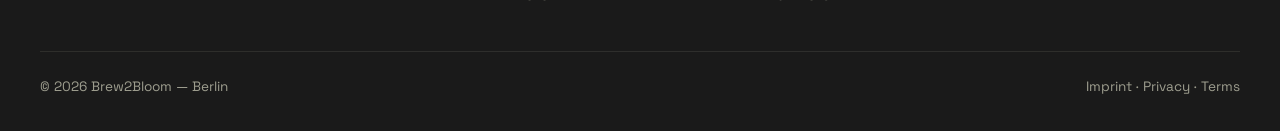
==== commit 6a1609a6: "Build full Brew2Bloom multi-page site Five mobile-first pages following the brand brief end-to-end: " ====
--- a/index.html
+++ b/index.html
@@ -2,250 +2,572 @@
 <html lang="en">
 <head>
 <meta charset="UTF-8" />
-<meta name="viewport" content="width=device-width, initial-scale=1.0" />
-<meta name="description" content="Brew2Bloom — turning your morning espresso into the fertilizer for your dinner. Urban gardening kits made from upcycled coffee grounds." />
+<meta name="viewport" content="width=device-width, initial-scale=1" />
+<meta name="description" content="Brew2Bloom turns your morning espresso into the fertilizer for your dinner. Urban gardening kits made from upcycled coffee grounds — Berlin, made circular." />
+<meta name="theme-color" content="#1A1A1A" />
 <title>Brew2Bloom — Brew. Grow. Repeat.</title>
 <link rel="preconnect" href="https://fonts.googleapis.com" />
 <link rel="preconnect" href="https://fonts.gstatic.com" crossorigin />
-<link href="https://fonts.googleapis.com/css2?family=Space+Grotesk:wght@500;700&family=Lora:ital,wght@0,400;0,500;1,400&display=swap" rel="stylesheet" />
+<link href="https://fonts.googleapis.com/css2?family=Space+Grotesk:wght@400;500;700&family=Lora:ital,wght@0,400;0,500;0,600;1,400&display=swap" rel="stylesheet" />
 <link rel="stylesheet" href="styles.css" />
+<link rel="icon" href="data:image/svg+xml,%3Csvg xmlns='http://www.w3.org/2000/svg' viewBox='0 0 32 32'%3E%3Crect width='32' height='32' rx='7' fill='%231A1A1A'/%3E%3Cellipse cx='16' cy='18' rx='6' ry='8' fill='%23B85C38'/%3E%3Cpath d='M16 12v14' stroke='%23F5F5DC' stroke-width='1' stroke-linecap='round'/%3E%3Cellipse cx='17' cy='9' rx='4' ry='2' transform='rotate(-25 17 9)' fill='%23B4D3B2'/%3E%3C/svg%3E" />
 </head>
 <body>
 
+<!-- ============ NAV ============ -->
 <header class="nav">
-  <a href="#top" class="brand">
-    <span class="brand-mark">B2B</span>
-    <span class="brand-name">Brew2Bloom</span>
-  </a>
-  <nav class="nav-links">
-    <a href="#shop">Shop</a>
-    <a href="#map">Map</a>
-    <a href="#learn">Learn</a>
-    <a href="#partners">Partners</a>
-  </nav>
-  <a href="#shop" class="btn btn-small">Get the Kit</a>
+  <div class="nav-inner">
+    <a href="index.html" class="brand">
+      <span class="brand-logo">
+        <svg viewBox="0 0 32 32" fill="none" aria-hidden="true">
+          <ellipse cx="16" cy="18" rx="6" ry="8" fill="#B85C38"/>
+          <path d="M16 12v14" stroke="#F5F5DC" stroke-width="1" stroke-linecap="round"/>
+          <ellipse cx="17" cy="9" rx="4" ry="2" transform="rotate(-25 17 9)" fill="#B4D3B2"/>
+          <ellipse cx="14" cy="7.5" rx="3" ry="1.4" transform="rotate(20 14 7.5)" fill="#6FA86C"/>
+        </svg>
+      </span>
+      <span class="brand-name">Brew2Bloom</span>
+    </a>
+    <nav class="nav-links" aria-label="Main">
+      <a href="index.html">Home</a>
+      <a href="shop.html">Shop</a>
+      <a href="map.html">Map</a>
+      <a href="learn.html">Learn</a>
+      <a href="impact.html">Impact</a>
+    </nav>
+    <div class="nav-actions">
+      <a href="shop.html" class="btn btn-small">Get the Kit</a>
+      <button class="nav-toggle" aria-label="Menu"><span></span></button>
+    </div>
+  </div>
+  <div class="mobile-menu">
+    <a href="index.html">Home</a>
+    <a href="shop.html">Shop</a>
+    <a href="map.html">Map</a>
+    <a href="learn.html">Learn</a>
+    <a href="impact.html">Impact</a>
+  </div>
 </header>
 
-<main id="top">
-
+<main>
+
+  <!-- ============ HERO ============ -->
   <section class="hero">
-    <div class="hero-bg" aria-hidden="true"></div>
-    <div class="hero-inner">
-      <p class="eyebrow">Waste to Wealth</p>
-      <h1 class="headline">
-        Brew.<br />
-        Grow.<br />
-        <span class="accent">Repeat.</span>
-      </h1>
-      <p class="lede">
-        We turn your morning espresso into the fertilizer for your dinner.
-        Urban gardening kits made from upcycled coffee grounds — grown right on your balcony.
-      </p>
-      <div class="hero-cta">
-        <a href="#shop" class="btn">Start growing</a>
-        <a href="#how" class="btn btn-ghost">How it works</a>
-      </div>
-    </div>
-  </section>
-
-  <section class="impact" aria-label="Impact">
-    <div class="impact-grid">
-      <div class="impact-stat">
-        <span class="impact-num" data-target="1240">0</span>
-        <span class="impact-unit">kg</span>
-        <p class="impact-label">Coffee grounds saved from landfill</p>
-      </div>
-      <div class="impact-stat">
-        <span class="impact-num" data-target="312">0</span>
-        <p class="impact-label">Urban gardens started</p>
-      </div>
-      <div class="impact-stat">
-        <span class="impact-num" data-target="18">0</span>
-        <p class="impact-label">Café partners in the neighborhood</p>
-      </div>
-    </div>
-  </section>
-
-  <section id="how" class="cycle">
-    <p class="eyebrow">The Loop</p>
-    <h2>A circular economy on your balcony.</h2>
-    <ol class="cycle-steps">
-      <li>
-        <span class="step-num">01</span>
+    <div class="hero-grid">
+      <div data-reveal>
+        <p class="eyebrow">Waste to Wealth</p>
+        <h1 class="hero-headline">
+          <span>Brew.</span>
+          <span>Grow.</span>
+          <span class="accent">Repeat.</span>
+        </h1>
+        <p class="hero-lede">
+          We turn your morning espresso into the fertilizer for your dinner.
+          Urban gardening kits made from upcycled Berlin café grounds — for balconies,
+          kitchens, and anyone tired of throwing nutrients in the bin.
+        </p>
+        <div class="hero-cta">
+          <a href="shop.html" class="btn">Get the starter kit <span class="arrow">→</span></a>
+          <a href="#how" class="btn btn-ghost">How it works</a>
+        </div>
+        <div class="hero-meta">
+          <div><strong>1.2 t</strong>grounds rescued</div>
+          <div><strong>312</strong>urban gardens</div>
+          <div><strong>18</strong>café partners</div>
+        </div>
+      </div>
+
+      <div class="hero-scene" data-reveal data-reveal-delay="2" aria-hidden="true">
+        <div class="scene-bg"></div>
+        <div class="scene-ring"></div>
+
+        <svg class="steam" viewBox="0 0 60 80" fill="none">
+          <path d="M15 70 Q12 55 18 45 Q22 35 18 25 Q14 15 20 5" stroke="#1A1A1A" stroke-width="2" stroke-linecap="round"/>
+          <path d="M30 70 Q33 55 27 45 Q23 35 27 25 Q31 15 25 5" stroke="#1A1A1A" stroke-width="2" stroke-linecap="round"/>
+          <path d="M45 70 Q42 55 48 45 Q52 35 48 25 Q44 15 50 5" stroke="#1A1A1A" stroke-width="2" stroke-linecap="round"/>
+        </svg>
+
+        <svg class="cup" viewBox="0 0 100 80" fill="none">
+          <path d="M15 20 H75 V50 Q75 70 45 70 Q15 70 15 50 Z" fill="#1A1A1A"/>
+          <path d="M75 28 Q90 28 90 40 Q90 52 75 52" stroke="#1A1A1A" stroke-width="4" fill="none"/>
+          <ellipse cx="45" cy="22" rx="30" ry="5" fill="#8C3D1F"/>
+          <ellipse cx="45" cy="22" rx="22" ry="3" fill="#B85C38" opacity="0.7"/>
+        </svg>
+
+        <span class="drop"></span>
+
+        <svg class="pot" viewBox="0 0 120 70" fill="none">
+          <path d="M10 10 H110 L100 65 H20 Z" fill="#8C3D1F"/>
+          <ellipse cx="60" cy="10" rx="50" ry="6" fill="#5A2810"/>
+          <ellipse cx="60" cy="10" rx="42" ry="3" fill="#3F1A08"/>
+        </svg>
+
+        <svg class="sprout" viewBox="0 0 80 110" fill="none">
+          <path d="M40 110 V40" stroke="#6FA86C" stroke-width="3" stroke-linecap="round"/>
+          <path d="M40 75 Q20 65 15 50 Q25 50 40 65" fill="#B4D3B2"/>
+          <path d="M40 70 Q60 60 65 45 Q55 45 40 60" fill="#6FA86C"/>
+          <path d="M40 55 Q22 45 18 30 Q30 32 40 45" fill="#B4D3B2"/>
+          <path d="M40 50 Q58 40 62 25 Q50 27 40 40" fill="#6FA86C"/>
+          <ellipse cx="40" cy="38" rx="6" ry="9" fill="#B4D3B2"/>
+        </svg>
+      </div>
+    </div>
+    <div class="hero-scroll">scroll</div>
+  </section>
+
+  <!-- ============ IMPACT BAND ============ -->
+  <section class="impact" id="impact">
+    <div class="impact-inner">
+      <div class="impact-headline" data-reveal>
+        <p class="eyebrow on-dark">Live impact</p>
+        <h2>The numbers behind your cucumber.</h2>
+        <p>Every kit closes a small piece of the loop. Here's what the community has done together since 2024.</p>
+      </div>
+      <div class="impact-stats">
+        <div class="impact-stat" data-reveal data-reveal-delay="1">
+          <span class="impact-num count-up" data-target="1240">0</span><span class="impact-unit">kg</span>
+          <p class="impact-label">Coffee grounds diverted from landfill</p>
+        </div>
+        <div class="impact-stat" data-reveal data-reveal-delay="2">
+          <span class="impact-num count-up" data-target="312">0</span>
+          <p class="impact-label">Urban gardens started this year</p>
+        </div>
+        <div class="impact-stat" data-reveal data-reveal-delay="3">
+          <span class="impact-num count-up" data-target="18">0</span>
+          <p class="impact-label">Café partners across Berlin</p>
+        </div>
+      </div>
+    </div>
+  </section>
+
+  <!-- ============ MISSION ============ -->
+  <section id="mission">
+    <div class="section-head" data-reveal>
+      <p class="eyebrow">Mission</p>
+      <h2>A circular economy you can taste.</h2>
+      <p>Four intentions guide everything we do — from the kit on your shelf to the workshops in your neighborhood.</p>
+    </div>
+
+    <div class="mission-grid">
+      <article class="mission-card" data-reveal>
+        <div class="mission-icon">
+          <svg viewBox="0 0 24 24" fill="none" stroke-width="2" stroke-linecap="round" stroke-linejoin="round">
+            <path d="M3 12a9 9 0 1 0 18 0a9 9 0 0 0-18 0"/>
+            <path d="M9 12l2 2l4-4"/>
+          </svg>
+        </div>
+        <h3>Resource Conservation</h3>
+        <p>We divert tons of valuable coffee grounds from the landfill and reintegrate them into the nutrient cycle as high-quality organic substrate.</p>
+      </article>
+
+      <article class="mission-card" data-reveal data-reveal-delay="1">
+        <div class="mission-icon">
+          <svg viewBox="0 0 24 24" fill="none" stroke-width="2" stroke-linecap="round" stroke-linejoin="round">
+            <path d="M12 22V12"/>
+            <path d="M5 12c0-4 3-7 7-7"/>
+            <path d="M19 12c0-4-3-7-7-7"/>
+            <path d="M12 12c-2 0-4-1-5-3"/>
+            <path d="M12 12c2 0 4-1 5-3"/>
+          </svg>
+        </div>
+        <h3>Promoting Urban Gardening</h3>
+        <p>We empower city dwellers to grow their own vegetables — cucumbers, salads, herbs — even in a shoebox apartment. Simple, affordable, sustainable.</p>
+      </article>
+
+      <article class="mission-card" data-reveal data-reveal-delay="2">
+        <div class="mission-icon">
+          <svg viewBox="0 0 24 24" fill="none" stroke-width="2" stroke-linecap="round" stroke-linejoin="round">
+            <path d="M4 19.5A2.5 2.5 0 0 1 6.5 17H20"/>
+            <path d="M6.5 2H20v20H6.5A2.5 2.5 0 0 1 4 19.5v-15A2.5 2.5 0 0 1 6.5 2z"/>
+          </svg>
+        </div>
+        <h3>Education &amp; Awareness</h3>
+        <p>We give you the tools and knowledge to see how circular economy works on a small scale — right on your balcony or in your kitchen.</p>
+      </article>
+
+      <article class="mission-card" data-reveal data-reveal-delay="3">
+        <div class="mission-icon">
+          <svg viewBox="0 0 24 24" fill="none" stroke-width="2" stroke-linecap="round" stroke-linejoin="round">
+            <circle cx="9" cy="9" r="3"/>
+            <circle cx="17" cy="14" r="3"/>
+            <path d="M11 10l4 3"/>
+            <path d="M9 12v8"/>
+            <path d="M17 17v3"/>
+          </svg>
+        </div>
+        <h3>Local Networks</h3>
+        <p>We bridge local cafés and the neighborhoods around them, fostering a community dedicated to sustainability and urban resilience.</p>
+      </article>
+    </div>
+  </section>
+
+  <!-- ============ THE LOOP ============ -->
+  <section class="loop" id="how">
+    <div class="section-head" data-reveal>
+      <p class="eyebrow">The Loop</p>
+      <h2>From espresso shot to dinner plate.</h2>
+      <p>Four small steps, one big circle. No landfill in sight.</p>
+    </div>
+
+    <div class="loop-grid">
+      <article class="loop-step" data-reveal>
+        <p class="loop-num">01 / Brew</p>
+        <svg class="loop-illu" viewBox="0 0 60 60" fill="none">
+          <path d="M15 22 H45 V42 Q45 52 30 52 Q15 52 15 42 Z" fill="#1A1A1A"/>
+          <path d="M45 26 Q53 26 53 33 Q53 40 45 40" stroke="#1A1A1A" stroke-width="3" fill="none"/>
+          <ellipse cx="30" cy="22" rx="15" ry="2.5" fill="#B85C38"/>
+          <path d="M25 12 Q24 8 28 6" stroke="#1A1A1A" stroke-width="1.5" stroke-linecap="round"/>
+          <path d="M35 12 Q36 8 32 6" stroke="#1A1A1A" stroke-width="1.5" stroke-linecap="round"/>
+        </svg>
         <h3>Brew</h3>
-        <p>Your local café collects spent coffee grounds instead of throwing them away.</p>
-      </li>
-      <li>
-        <span class="step-num">02</span>
+        <p>Your local café collects spent grounds in our Brew2Bloom bins instead of throwing them out.</p>
+      </article>
+
+      <article class="loop-step" data-reveal data-reveal-delay="1">
+        <p class="loop-num">02 / Bloom</p>
+        <svg class="loop-illu" viewBox="0 0 60 60" fill="none">
+          <path d="M10 22 H50 L46 50 H14 Z" fill="#B85C38"/>
+          <ellipse cx="30" cy="22" rx="20" ry="3" fill="#8C3D1F"/>
+          <ellipse cx="30" cy="22" rx="14" ry="1.5" fill="#5A2810"/>
+          <circle cx="22" cy="14" r="1.5" fill="#8C3D1F"/>
+          <circle cx="32" cy="11" r="1.5" fill="#8C3D1F"/>
+          <circle cx="40" cy="14" r="1.5" fill="#8C3D1F"/>
+        </svg>
         <h3>Bloom</h3>
-        <p>We pH-neutralize the grounds and pack them with organic seeds into your kit.</p>
-      </li>
-      <li>
-        <span class="step-num">03</span>
+        <p>We pH-balance the grounds, mix in biochar and pack them with organic seeds into your kit.</p>
+      </article>
+
+      <article class="loop-step" data-reveal data-reveal-delay="2">
+        <p class="loop-num">03 / Harvest</p>
+        <svg class="loop-illu" viewBox="0 0 60 60" fill="none">
+          <ellipse cx="30" cy="50" rx="22" ry="3" fill="#1A1A1A" opacity="0.1"/>
+          <path d="M30 50 V20" stroke="#6FA86C" stroke-width="2.5" stroke-linecap="round"/>
+          <ellipse cx="22" cy="32" rx="7" ry="3" transform="rotate(-25 22 32)" fill="#B4D3B2"/>
+          <ellipse cx="40" cy="28" rx="8" ry="3.5" transform="rotate(30 40 28)" fill="#6FA86C"/>
+          <ellipse cx="20" cy="22" rx="6" ry="2.5" transform="rotate(-30 20 22)" fill="#6FA86C"/>
+          <ellipse cx="30" cy="14" rx="6" ry="9" fill="#6FA86C"/>
+          <ellipse cx="30" cy="14" rx="3" ry="6" fill="#B4D3B2" opacity="0.4"/>
+        </svg>
         <h3>Harvest</h3>
-        <p>Cucumbers, salads, herbs — grown in your kitchen, watered with rainwater.</p>
-      </li>
-      <li>
-        <span class="step-num">04</span>
+        <p>Cucumbers, salads, herbs and chilis — grown in your kitchen, watered with rainwater, eaten the same week.</p>
+      </article>
+
+      <article class="loop-step" data-reveal data-reveal-delay="3">
+        <p class="loop-num">04 / Repeat</p>
+        <svg class="loop-illu" viewBox="0 0 60 60" fill="none">
+          <path d="M30 8 A22 22 0 1 1 12 38" stroke="#B85C38" stroke-width="3" stroke-linecap="round" fill="none"/>
+          <path d="M28 4 L33 8 L28 13" stroke="#B85C38" stroke-width="3" stroke-linecap="round" stroke-linejoin="round" fill="none"/>
+          <circle cx="30" cy="30" r="6" fill="#6FA86C"/>
+          <path d="M30 30 V20 M30 30 L36 26 M30 30 L24 26" stroke="#1A1A1A" stroke-width="1.5" stroke-linecap="round"/>
+        </svg>
         <h3>Repeat</h3>
-        <p>Subscribe and we deliver fresh substrate every season. The loop continues.</p>
-      </li>
-    </ol>
-  </section>
-
-  <section id="shop" class="shop">
-    <p class="eyebrow">The Product System</p>
-    <h2>Pick your way in.</h2>
-
-    <div class="products">
-      <article class="product product-feature">
+        <p>Subscribe and we deliver fresh substrate every season. Compost the old, grow the new. The loop continues.</p>
+      </article>
+    </div>
+  </section>
+
+  <!-- ============ PRODUCT SHOWCASE ============ -->
+  <section id="products">
+    <div class="section-head" data-reveal>
+      <p class="eyebrow">The Product System</p>
+      <h2>Pick your way in.</h2>
+      <p>Whether you want one box, a season subscription, or a workshop with your neighbors — there's a doorway into the loop.</p>
+    </div>
+
+    <div class="products-grid">
+      <article class="product-card feature" data-reveal>
         <div class="product-tag">Bestseller</div>
+        <div class="product-image">
+          <svg viewBox="0 0 200 200" fill="none">
+            <rect x="30" y="60" width="140" height="120" rx="10" fill="#5A2810"/>
+            <rect x="30" y="60" width="140" height="20" fill="#3F1A08"/>
+            <rect x="40" y="80" width="120" height="90" rx="4" fill="#B85C38"/>
+            <ellipse cx="100" cy="80" rx="60" ry="6" fill="#3F1A08" opacity="0.5"/>
+            <path d="M100 170 V120" stroke="#6FA86C" stroke-width="3" stroke-linecap="round"/>
+            <ellipse cx="80" cy="135" rx="14" ry="6" transform="rotate(-25 80 135)" fill="#B4D3B2"/>
+            <ellipse cx="120" cy="125" rx="16" ry="7" transform="rotate(30 120 125)" fill="#6FA86C"/>
+            <ellipse cx="100" cy="105" rx="9" ry="14" fill="#6FA86C"/>
+            <text x="100" y="50" text-anchor="middle" fill="#F5F5DC" font-family="Space Grotesk" font-size="14" font-weight="700" letter-spacing="2">BREW2BLOOM</text>
+          </svg>
+        </div>
         <h3>The Starter Kit</h3>
         <p class="product-desc">
-          One box, everything inside. Plant pouch, organic seeds, grow guide,
-          2 kg of pH-neutralized coffee substrate.
+          Everything you need in one box. Open, plant, water, eat. Yields your first
+          harvest in roughly six weeks on a sunny windowsill.
         </p>
         <ul class="product-list">
-          <li>1× Reusable plant pouch</li>
-          <li>Organic seeds (cucumber or salad)</li>
-          <li>2 kg coffee substrate base</li>
-          <li>Step-by-step grow guide</li>
+          <li>1× Reusable plant pouch (recycled fiber)</li>
+          <li>2 kg pH-neutralized coffee substrate</li>
+          <li>Organic seeds — cucumber or mixed salad</li>
+          <li>Step-by-step grow guide (DE/EN)</li>
+          <li>Biochar &amp; perlite blend, ready to plant</li>
         </ul>
         <div class="product-foot">
           <span class="price">€34</span>
-          <a href="#" class="btn">Add to cart</a>
-        </div>
-      </article>
-
-      <article class="product">
+          <a href="shop.html" class="btn">Add to cart <span class="arrow">→</span></a>
+        </div>
+      </article>
+
+      <article class="product-card" data-reveal data-reveal-delay="1">
+        <div class="product-image">
+          <svg viewBox="0 0 200 150" fill="none">
+            <path d="M40 50 H160 L150 130 H50 Z" fill="#B85C38"/>
+            <ellipse cx="100" cy="50" rx="60" ry="8" fill="#8C3D1F"/>
+            <ellipse cx="100" cy="50" rx="46" ry="4" fill="#5A2810"/>
+            <path d="M30 30 L170 30 L165 50 L35 50 Z" fill="#1A1A1A"/>
+            <text x="100" y="44" text-anchor="middle" fill="#F5F5DC" font-family="Space Grotesk" font-size="10" font-weight="700">REFILL · 2KG</text>
+          </svg>
+        </div>
         <h3>Substrate Subscription</h3>
         <p class="product-desc">
-          Fresh, ready-to-use substrate delivered every season. Cancel anytime.
+          Fresh, ready-to-use substrate delivered every season. Pause, swap or cancel anytime.
         </p>
         <div class="product-foot">
           <span class="price">€12<span class="price-sub">/mo</span></span>
-          <a href="#" class="btn btn-ghost">Subscribe</a>
-        </div>
-      </article>
-
-      <article class="product">
+          <a href="shop.html#subscribe" class="btn btn-ghost">Subscribe</a>
+        </div>
+      </article>
+
+      <article class="product-card" data-reveal data-reveal-delay="2">
+        <div class="product-image">
+          <svg viewBox="0 0 200 150" fill="none">
+            <circle cx="65" cy="75" r="28" fill="#B4D3B2"/>
+            <circle cx="65" cy="65" r="9" fill="#1A1A1A"/>
+            <path d="M55 80 Q65 90 75 80" stroke="#1A1A1A" stroke-width="2" stroke-linecap="round" fill="none"/>
+            <circle cx="135" cy="75" r="28" fill="#E0A782"/>
+            <circle cx="135" cy="65" r="9" fill="#1A1A1A"/>
+            <path d="M125 80 Q135 90 145 80" stroke="#1A1A1A" stroke-width="2" stroke-linecap="round" fill="none"/>
+            <path d="M40 110 Q100 120 160 110" stroke="#6FA86C" stroke-width="3" stroke-linecap="round" fill="none"/>
+            <ellipse cx="60" cy="115" rx="3" ry="6" fill="#6FA86C"/>
+            <ellipse cx="140" cy="115" rx="3" ry="6" fill="#6FA86C"/>
+          </svg>
+        </div>
         <h3>Workshops</h3>
         <p class="product-desc">
-          Hands-on sessions in partner cafés. Learn to compost indoors, set up
-          your kit, and trade tips with neighbors.
+          Hands-on sessions in partner cafés. Build your kit, swap tips, meet your neighbors.
         </p>
         <div class="product-foot">
           <span class="price">€18</span>
-          <a href="#" class="btn btn-ghost">Find a date</a>
-        </div>
-      </article>
-
-      <article class="product">
-        <h3>Jute Bag</h3>
-        <p class="product-desc">
-          Carry your grounds home in style. Made from 100 % jute, printed in Berlin.
+          <a href="shop.html#workshops" class="btn btn-ghost">Find a date</a>
+        </div>
+      </article>
+    </div>
+  </section>
+
+  <!-- ============ MAP TEASER ============ -->
+  <section class="bg-paper-2" id="map-teaser">
+    <div class="map-teaser-grid">
+      <div data-reveal>
+        <p class="eyebrow">The Map</p>
+        <h2 style="font-size: clamp(2rem,4vw,3rem); margin: 0 0 1rem;">Where to drop. Where to pick up.</h2>
+        <p class="lede" style="margin: 0 0 1.6rem;">
+          Find your nearest partner café to donate grounds, or a Bloom Hub to grab a kit.
+          Eight locations across Berlin, more coming every month.
         </p>
-        <div class="product-foot">
-          <span class="price">€9</span>
-          <a href="#" class="btn btn-ghost">Buy</a>
-        </div>
-      </article>
-    </div>
-  </section>
-
-  <section id="map" class="map">
-    <p class="eyebrow">The Map</p>
-    <h2>Where to drop. Where to pick up.</h2>
-    <p class="map-lede">
-      Find your nearest partner café to donate grounds, or a hub to grab a kit.
-    </p>
-    <div class="map-placeholder" role="img" aria-label="Interactive map placeholder">
-      <div class="map-pin map-pin-1"><span>Café Roest</span></div>
-      <div class="map-pin map-pin-2"><span>Bloom Hub</span></div>
-      <div class="map-pin map-pin-3"><span>Drip & Co</span></div>
-      <div class="map-pin map-pin-4"><span>The Loop</span></div>
-      <p class="map-hint">Interactive map coming soon</p>
-    </div>
-  </section>
-
-  <section id="partners" class="partners">
-    <p class="eyebrow">Partners</p>
-    <h2>Cafés that close the loop.</h2>
+        <div style="display: flex; gap: 0.6rem; flex-wrap: wrap;">
+          <a href="map.html" class="btn">Open the map <span class="arrow">→</span></a>
+          <a href="impact.html" class="btn btn-ghost">Become a partner</a>
+        </div>
+      </div>
+
+      <div class="map-preview" data-reveal data-reveal-delay="1" aria-hidden="true">
+        <div class="grid-lines"></div>
+        <div class="map-pin" style="top: 28%; left: 22%;"><span>Café Roest</span></div>
+        <div class="map-pin mint" style="top: 18%; left: 56%;"><span>Bloom Hub Mitte</span></div>
+        <div class="map-pin" style="top: 56%; left: 38%;"><span>Drip &amp; Co</span></div>
+        <div class="map-pin" style="top: 70%; left: 64%;"><span>The Loop</span></div>
+        <div class="map-pin mint" style="top: 42%; left: 72%;"><span>Bloom Hub K-berg</span></div>
+      </div>
+    </div>
+  </section>
+
+  <!-- ============ PARTNERS ============ -->
+  <section id="partners">
+    <div class="section-head" data-reveal>
+      <p class="eyebrow">Café Partners</p>
+      <h2>The cafés that close the loop.</h2>
+      <p>Every kilo of grounds rescued is a kilo less in landfill. Here's what our partners are saving every month.</p>
+    </div>
+
     <div class="partner-grid">
-      <article class="partner-card">
+      <article class="partner-card" data-reveal>
+        <span class="partner-saved">50 kg / mo</span>
+        <p class="quote-mark">&ldquo;</p>
+        <p class="partner-quote">It used to feel wrong dumping coffee grounds in the bin. Now we hand them to neighbors who grow their own salad.</p>
         <h3>Café Roest</h3>
-        <p class="partner-quote">"Saves 50 kg of grounds every month."</p>
-        <p class="partner-meta">Kreuzberg · Berlin</p>
-      </article>
-      <article class="partner-card">
+        <p class="partner-meta">Wrangelstr. · Kreuzberg</p>
+      </article>
+
+      <article class="partner-card" data-reveal data-reveal-delay="1">
+        <span class="partner-saved">38 kg / mo</span>
+        <p class="quote-mark">&ldquo;</p>
+        <p class="partner-quote">The whole staff loves the new ritual. Our regulars pick up kits with their flat white now.</p>
         <h3>Drip &amp; Co</h3>
-        <p class="partner-quote">"Our staff loves the new ritual."</p>
-        <p class="partner-meta">Neukölln · Berlin</p>
-      </article>
-      <article class="partner-card">
+        <p class="partner-meta">Sonnenallee · Neukölln</p>
+      </article>
+
+      <article class="partner-card" data-reveal data-reveal-delay="2">
+        <span class="partner-saved">42 kg / mo</span>
+        <p class="quote-mark">&ldquo;</p>
+        <p class="partner-quote">Customers ask for the kits at the counter. It's a conversation starter every single morning.</p>
         <h3>The Loop</h3>
-        <p class="partner-quote">"Customers ask for the kits at the counter."</p>
-        <p class="partner-meta">Mitte · Berlin</p>
-      </article>
-    </div>
-  </section>
-
-  <section id="learn" class="learn">
-    <p class="eyebrow">Education</p>
-    <h2>Field notes.</h2>
+        <p class="partner-meta">Torstr. · Mitte</p>
+      </article>
+    </div>
+  </section>
+
+  <!-- ============ TESTIMONIALS ============ -->
+  <section class="testimonial-band">
+    <div class="section-head" data-reveal>
+      <p class="eyebrow">From the community</p>
+      <h2>Three hundred balconies, one big loop.</h2>
+    </div>
+    <div class="testimonial-grid">
+      <article class="testimonial" data-reveal>
+        <div class="testimonial-stars">★★★★★</div>
+        <p class="testimonial-quote">"Got my first cucumber in week six. My kid named her 'Espresso'. The loop is real."</p>
+        <div class="testimonial-author">
+          <span class="testimonial-avatar">M</span>
+          <div><strong>Mira K.</strong><span>Friedrichshain · subscriber</span></div>
+        </div>
+      </article>
+
+      <article class="testimonial" data-reveal data-reveal-delay="1">
+        <div class="testimonial-stars">★★★★★</div>
+        <p class="testimonial-quote">"The substrate smells like good earth, not like a stale café. You can tell they actually neutralize it."</p>
+        <div class="testimonial-author">
+          <span class="testimonial-avatar">J</span>
+          <div><strong>Jonas R.</strong><span>Kreuzberg · workshop attendee</span></div>
+        </div>
+      </article>
+
+      <article class="testimonial" data-reveal data-reveal-delay="2">
+        <div class="testimonial-stars">★★★★★</div>
+        <p class="testimonial-quote">"Bought one for my mom. Now we trade salad clippings instead of complaints."</p>
+        <div class="testimonial-author">
+          <span class="testimonial-avatar">L</span>
+          <div><strong>Lina S.</strong><span>Mitte · gift buyer</span></div>
+        </div>
+      </article>
+    </div>
+  </section>
+
+  <!-- ============ EDUCATION TEASER ============ -->
+  <section id="learn-teaser">
+    <div class="section-head" data-reveal style="display: flex; justify-content: space-between; align-items: end; flex-wrap: wrap; gap: 1.4rem;">
+      <div>
+        <p class="eyebrow">Field Notes</p>
+        <h2 style="margin: 0;">Learn while you grow.</h2>
+      </div>
+      <a href="learn.html" class="btn btn-ghost">All articles <span class="arrow">→</span></a>
+    </div>
+
     <div class="article-grid">
-      <a href="#" class="article-card">
+      <a href="learn.html" class="article-card" data-reveal>
+        <div class="article-image" style="background: linear-gradient(135deg, #6FA86C 0%, #B4D3B2 100%);">
+          <svg viewBox="0 0 100 100" fill="none">
+            <ellipse cx="50" cy="50" rx="20" ry="35" fill="#6FA86C"/>
+            <ellipse cx="50" cy="50" rx="14" ry="28" fill="#B4D3B2" opacity="0.5"/>
+            <path d="M50 15 V85" stroke="#1A1A1A" stroke-width="1" opacity="0.3"/>
+          </svg>
+        </div>
         <span class="article-cat">Soil Science</span>
         <h3>Why cucumbers love coffee.</h3>
-        <p>Acidity, nitrogen, drainage — the three reasons your vines will thrive.</p>
+        <p>Acidity, nitrogen, drainage — the three reasons your vines will thrive on yesterday's espresso.</p>
+        <div class="article-meta"><span>5 min read</span><span>02 May 2026</span></div>
       </a>
-      <a href="#" class="article-card">
+
+      <a href="learn.html" class="article-card" data-reveal data-reveal-delay="1">
+        <div class="article-image" style="background: linear-gradient(135deg, #B85C38 0%, #E0A782 100%);">
+          <svg viewBox="0 0 100 100" fill="none">
+            <rect x="25" y="35" width="50" height="50" rx="6" fill="#5A2810"/>
+            <rect x="25" y="35" width="50" height="10" fill="#3F1A08"/>
+            <ellipse cx="50" cy="55" rx="18" ry="3" fill="#B85C38"/>
+            <ellipse cx="50" cy="65" rx="20" ry="3" fill="#8C3D1F"/>
+            <ellipse cx="50" cy="75" rx="20" ry="3" fill="#B85C38"/>
+          </svg>
+        </div>
         <span class="article-cat">How-To</span>
         <h3>Indoor compost without the smell.</h3>
-        <p>A four-step setup that fits under any kitchen sink.</p>
+        <p>A four-step setup that fits under any kitchen sink — even the small ones.</p>
+        <div class="article-meta"><span>8 min read</span><span>24 Apr 2026</span></div>
       </a>
-      <a href="#" class="article-card">
+
+      <a href="learn.html" class="article-card" data-reveal data-reveal-delay="2">
+        <div class="article-image" style="background: linear-gradient(135deg, #1A1A1A 0%, #B85C38 100%);">
+          <svg viewBox="0 0 100 100" fill="none">
+            <circle cx="35" cy="40" r="14" fill="#B4D3B2"/>
+            <circle cx="35" cy="36" r="4" fill="#1A1A1A"/>
+            <circle cx="65" cy="40" r="14" fill="#E0A782"/>
+            <circle cx="65" cy="36" r="4" fill="#1A1A1A"/>
+            <path d="M25 70 Q50 80 75 70" stroke="#F5F5DC" stroke-width="2" fill="none"/>
+          </svg>
+        </div>
         <span class="article-cat">Community</span>
         <h3>Meet the baristas saving 50 kg a month.</h3>
-        <p>Behind the counter at our partner cafés.</p>
+        <p>Behind the counter at our partner cafés, where coffee waste becomes neighborhood currency.</p>
+        <div class="article-meta"><span>6 min read</span><span>18 Apr 2026</span></div>
       </a>
     </div>
   </section>
 
-  <section class="cta-band">
-    <h2>Ready to close your loop?</h2>
-    <p>Get your starter kit and grow your first cucumber in 6 weeks.</p>
-    <a href="#shop" class="btn btn-light">Start growing</a>
+  <!-- ============ NEWSLETTER ============ -->
+  <section class="newsletter">
+    <div class="wrap" data-reveal>
+      <p class="eyebrow on-dark" style="justify-content: center; display: flex;">Stay in the loop</p>
+      <h2>Field notes, drop dates, and the occasional cucumber pun.</h2>
+      <p>One email a month. No spam, ever. Unsubscribe with one click.</p>
+      <form class="newsletter-form">
+        <input type="email" placeholder="you@brew.bloom" required />
+        <button type="submit">Subscribe</button>
+      </form>
+      <p class="newsletter-fine">By subscribing you agree to our privacy policy.</p>
+    </div>
   </section>
 
 </main>
 
+<!-- ============ FOOTER ============ -->
 <footer class="footer">
   <div class="footer-grid">
     <div>
-      <p class="brand-name">Brew2Bloom</p>
-      <p class="footer-tag">Brew. Grow. Repeat.</p>
+      <a href="index.html" class="brand">
+        <span class="brand-logo">
+          <svg viewBox="0 0 32 32" fill="none">
+            <ellipse cx="16" cy="18" rx="6" ry="8" fill="#B85C38"/>
+            <path d="M16 12v14" stroke="#F5F5DC" stroke-width="1" stroke-linecap="round"/>
+            <ellipse cx="17" cy="9" rx="4" ry="2" transform="rotate(-25 17 9)" fill="#B4D3B2"/>
+          </svg>
+        </span>
+        <span class="brand-name">Brew2Bloom</span>
+      </a>
+      <p class="footer-tag">Brew. Grow. Repeat. — Made in Berlin from grounds, not waste.</p>
     </div>
     <div>
       <p class="footer-head">Shop</p>
-      <a href="#shop">Starter Kit</a>
-      <a href="#shop">Subscription</a>
-      <a href="#shop">Workshops</a>
-      <a href="#shop">Merch</a>
+      <a href="shop.html">Starter Kit</a>
+      <a href="shop.html#subscribe">Subscription</a>
+      <a href="shop.html#workshops">Workshops</a>
+      <a href="shop.html#merch">Merch</a>
     </div>
     <div>
       <p class="footer-head">About</p>
+      <a href="impact.html">Impact &amp; transparency</a>
+      <a href="map.html">Map</a>
+      <a href="learn.html">Field notes</a>
       <a href="#partners">Partners</a>
-      <a href="#learn">Education</a>
-      <a href="#map">Map</a>
     </div>
     <div>
       <p class="footer-head">Follow</p>
       <a href="#">Instagram</a>
       <a href="#">Newsletter</a>
+      <a href="mailto:hello@brew2bloom.de">hello@brew2bloom.de</a>
     </div>
   </div>
-  <p class="footer-fine">© Brew2Bloom — Made with grounds, not waste.</p>
+  <div class="footer-fine">
+    <span>© 2026 Brew2Bloom — Berlin</span>
+    <span><a href="#">Imprint</a> · <a href="#">Privacy</a> · <a href="#">Terms</a></span>
+  </div>
 </footer>
 
 <script src="script.js"></script>
--- a/styles.css
+++ b/styles.css
@@ -1,371 +1,790 @@
+/* =========================================================
+   Brew2Bloom — Brew. Grow. Repeat.
+   Mobile-first, hand-rolled CSS. No frameworks.
+   ========================================================= */
+
 :root {
+  /* Brand palette */
   --espresso: #1A1A1A;
-  --earth: #B5651D;
-  --earth-deep: #8C4A14;
+  --espresso-soft: #2A2724;
+  --earth: #B85C38;          /* warm terracotta — "Raw Earth" */
+  --earth-deep: #8C3D1F;
+  --earth-light: #E0A782;
   --mint: #B4D3B2;
-  --paper: #F5F5DC;
-  --paper-2: #EDEAD0;
-  --ink-soft: #3a3a3a;
-  --line: rgba(26, 26, 26, 0.12);
-
-  --f-head: "Space Grotesk", system-ui, sans-serif;
+  --mint-deep: #6FA86C;
+  --paper: #F5F5DC;          /* "Recycled Paper" */
+  --paper-2: #EDE8C8;
+  --paper-3: #FAF8E8;
+  --ink: #1A1A1A;
+  --ink-soft: #3F3A35;
+  --ink-mute: #76706A;
+  --line: rgba(26, 26, 26, 0.10);
+  --line-2: rgba(26, 26, 26, 0.18);
+
+  /* Type */
+  --f-head: "Space Grotesk", system-ui, -apple-system, sans-serif;
   --f-body: "Lora", Georgia, serif;
 
-  --max: 1180px;
-  --gutter: clamp(1rem, 4vw, 2rem);
+  /* Layout */
+  --max: 1200px;
+  --gutter: clamp(1.1rem, 4vw, 2.4rem);
   --radius: 14px;
+  --radius-lg: 22px;
+
+  /* Motion */
+  --ease: cubic-bezier(0.22, 1, 0.36, 1);
 }
 
 * { box-sizing: border-box; }
+
+*::selection { background: var(--earth); color: var(--paper); }
 
 html { scroll-behavior: smooth; }
 
 body {
   margin: 0;
   background: var(--paper);
-  color: var(--espresso);
+  color: var(--ink);
   font-family: var(--f-body);
   font-size: 17px;
-  line-height: 1.6;
+  line-height: 1.65;
   -webkit-font-smoothing: antialiased;
-}
-
-img { max-width: 100%; display: block; }
-
+  text-rendering: optimizeLegibility;
+}
+
+img, svg { max-width: 100%; display: block; }
 a { color: inherit; text-decoration: none; }
-
-h1, h2, h3, .brand-name, .eyebrow, .btn, .nav-links a, .footer-head {
-  font-family: var(--f-head);
-}
-
-h1, h2, h3 { letter-spacing: -0.01em; }
+button { font: inherit; cursor: pointer; }
+
+h1, h2, h3, h4, .f-head { font-family: var(--f-head); letter-spacing: -0.015em; }
+h1, h2, h3, h4 { line-height: 1.1; margin: 0 0 0.6em; font-weight: 700; }
 
 .eyebrow {
+  font-family: var(--f-head);
   font-size: 0.78rem;
-  letter-spacing: 0.18em;
+  letter-spacing: 0.2em;
   text-transform: uppercase;
   font-weight: 700;
   color: var(--earth-deep);
   margin: 0 0 1rem;
-}
-
-/* ---------- NAV ---------- */
+  display: inline-flex;
+  align-items: center;
+  gap: 0.6rem;
+}
+
+.eyebrow::before {
+  content: "";
+  width: 22px; height: 2px;
+  background: var(--earth);
+  border-radius: 2px;
+}
+
+.eyebrow.on-dark { color: var(--mint); }
+.eyebrow.on-dark::before { background: var(--mint); }
+
+.lede {
+  font-size: clamp(1.05rem, 1.6vw, 1.2rem);
+  color: var(--ink-soft);
+}
+
+.wrap { max-width: var(--max); margin: 0 auto; padding: 0 var(--gutter); }
+
+.text-mute { color: var(--ink-mute); }
+
+/* =========================================================
+   NAV
+   ========================================================= */
 
 .nav {
   position: sticky;
   top: 0;
-  z-index: 50;
+  z-index: 60;
+  background: rgba(245, 245, 220, 0.85);
+  backdrop-filter: blur(14px);
+  -webkit-backdrop-filter: blur(14px);
+  border-bottom: 1px solid var(--line);
+}
+
+.nav-inner {
+  max-width: var(--max);
+  margin: 0 auto;
+  padding: 0.85rem var(--gutter);
   display: flex;
   align-items: center;
   justify-content: space-between;
   gap: 1rem;
-  padding: 0.9rem var(--gutter);
-  background: rgba(245, 245, 220, 0.92);
-  backdrop-filter: blur(10px);
-  border-bottom: 1px solid var(--line);
 }
 
 .brand {
-  display: flex;
+  display: inline-flex;
   align-items: center;
-  gap: 0.6rem;
-  font-weight: 700;
-}
-
-.brand-mark {
-  display: inline-grid;
+  gap: 0.7rem;
+  font-family: var(--f-head);
+  font-weight: 700;
+  letter-spacing: -0.01em;
+  color: var(--ink);
+}
+
+.brand-logo {
+  width: 34px; height: 34px;
+  background: var(--espresso);
+  border-radius: 10px;
+  display: grid;
   place-items: center;
-  width: 32px;
-  height: 32px;
-  background: var(--espresso);
-  color: var(--paper);
-  border-radius: 8px;
-  font-family: var(--f-head);
-  font-size: 0.78rem;
-  font-weight: 700;
-  letter-spacing: 0.02em;
-}
-
-.brand-name {
-  font-weight: 700;
-  letter-spacing: -0.01em;
-}
+  position: relative;
+  overflow: hidden;
+}
+
+.brand-logo svg { width: 22px; height: 22px; }
+
+.brand-name { font-size: 1.05rem; }
 
 .nav-links {
   display: none;
-  gap: 1.6rem;
-}
-
-.nav-links a {
+  gap: 1.8rem;
+  font-family: var(--f-head);
+  font-size: 0.94rem;
   font-weight: 500;
-  font-size: 0.95rem;
+}
+
+.nav-links a { position: relative; padding: 0.3rem 0; transition: color 0.2s; }
+.nav-links a::after {
+  content: "";
+  position: absolute;
+  left: 0; right: 0; bottom: -2px;
+  height: 2px;
+  background: var(--earth);
+  transform: scaleX(0);
+  transform-origin: left;
+  transition: transform 0.3s var(--ease);
+}
+.nav-links a:hover { color: var(--earth-deep); }
+.nav-links a:hover::after,
+.nav-links a.active::after { transform: scaleX(1); }
+.nav-links a.active { color: var(--earth-deep); }
+
+.nav-actions { display: flex; gap: 0.6rem; align-items: center; }
+
+@media (min-width: 880px) {
+  .nav-links { display: flex; }
+  .nav-toggle { display: none; }
+}
+
+.nav-toggle {
+  width: 42px; height: 42px;
+  border: 1px solid var(--line-2);
+  background: transparent;
+  border-radius: 10px;
+  display: grid;
+  place-items: center;
+}
+.nav-toggle span {
+  width: 18px; height: 2px;
+  background: var(--ink);
   position: relative;
-}
-
-.nav-links a:hover { color: var(--earth-deep); }
-
-@media (min-width: 720px) {
-  .nav-links { display: flex; }
-}
-
-/* ---------- BUTTONS ---------- */
+  transition: background 0.2s;
+}
+.nav-toggle span::before,
+.nav-toggle span::after {
+  content: "";
+  position: absolute; left: 0;
+  width: 18px; height: 2px;
+  background: var(--ink);
+  transition: transform 0.25s var(--ease);
+}
+.nav-toggle span::before { top: -6px; }
+.nav-toggle span::after { top: 6px; }
+
+.nav.open .nav-toggle span { background: transparent; }
+.nav.open .nav-toggle span::before { transform: translateY(6px) rotate(45deg); }
+.nav.open .nav-toggle span::after { transform: translateY(-6px) rotate(-45deg); }
+
+.mobile-menu {
+  display: none;
+  flex-direction: column;
+  padding: 0.4rem var(--gutter) 1.2rem;
+  border-top: 1px solid var(--line);
+  background: var(--paper);
+}
+.mobile-menu a {
+  font-family: var(--f-head);
+  font-weight: 500;
+  padding: 0.85rem 0;
+  border-bottom: 1px solid var(--line);
+}
+.mobile-menu a:last-child { border-bottom: none; }
+.nav.open .mobile-menu { display: flex; }
+
+@media (min-width: 880px) {
+  .mobile-menu, .nav.open .mobile-menu { display: none; }
+}
+
+/* =========================================================
+   BUTTONS
+   ========================================================= */
 
 .btn {
-  display: inline-block;
-  padding: 0.85rem 1.4rem;
+  display: inline-flex;
+  align-items: center;
+  gap: 0.5rem;
+  padding: 0.95rem 1.5rem;
   background: var(--espresso);
   color: var(--paper);
   border-radius: 999px;
-  font-weight: 700;
-  font-size: 0.95rem;
+  border: 1.5px solid var(--espresso);
+  font-family: var(--f-head);
+  font-weight: 700;
+  font-size: 0.94rem;
   letter-spacing: 0.01em;
-  transition: transform 0.15s ease, background 0.2s ease;
+  transition: transform 0.2s var(--ease), background 0.2s, border-color 0.2s, color 0.2s;
   white-space: nowrap;
-}
-
-.btn:hover { background: var(--earth-deep); transform: translateY(-1px); }
+  text-align: center;
+}
+
+.btn:hover { background: var(--earth-deep); border-color: var(--earth-deep); transform: translateY(-2px); }
 
 .btn-small { padding: 0.55rem 1rem; font-size: 0.85rem; }
 
 .btn-ghost {
   background: transparent;
-  color: var(--espresso);
-  border: 1.5px solid var(--espresso);
-}
-.btn-ghost:hover { background: var(--espresso); color: var(--paper); }
-
-.btn-light {
-  background: var(--paper);
-  color: var(--espresso);
-}
-.btn-light:hover { background: var(--mint); color: var(--espresso); }
-
-/* ---------- HERO ---------- */
+  color: var(--ink);
+}
+.btn-ghost:hover { background: var(--ink); color: var(--paper); }
+
+.btn-light { background: var(--paper); color: var(--ink); border-color: var(--paper); }
+.btn-light:hover { background: var(--mint); border-color: var(--mint); color: var(--ink); }
+
+.btn-mint { background: var(--mint); color: var(--ink); border-color: var(--mint); }
+.btn-mint:hover { background: var(--mint-deep); border-color: var(--mint-deep); color: var(--paper); }
+
+.btn-earth { background: var(--earth); color: var(--paper); border-color: var(--earth); }
+.btn-earth:hover { background: var(--earth-deep); border-color: var(--earth-deep); }
+
+.btn .arrow { transition: transform 0.25s var(--ease); }
+.btn:hover .arrow { transform: translateX(3px); }
+
+/* =========================================================
+   SECTIONS
+   ========================================================= */
+
+section { padding: clamp(3.5rem, 8vw, 6.5rem) var(--gutter); }
+
+.section-head {
+  max-width: var(--max);
+  margin: 0 auto 3rem;
+}
+
+.section-head h2 {
+  font-size: clamp(2.1rem, 5vw, 3.6rem);
+  max-width: 22ch;
+  margin: 0 0 0.6em;
+}
+
+.section-head p {
+  max-width: 44ch;
+  font-size: 1.1rem;
+  color: var(--ink-soft);
+  margin: 0;
+}
+
+.bg-paper-2 { background: var(--paper-2); }
+.bg-espresso { background: var(--espresso); color: var(--paper); }
+.bg-espresso h2, .bg-espresso h3 { color: var(--paper); }
+.bg-espresso .section-head p { color: rgba(245,245,220,0.75); }
+.bg-mint { background: var(--mint); }
+.bg-earth { background: var(--earth); color: var(--paper); }
+.bg-earth h2, .bg-earth h3 { color: var(--paper); }
+
+/* =========================================================
+   HERO
+   ========================================================= */
 
 .hero {
   position: relative;
-  padding: clamp(3rem, 9vw, 6rem) var(--gutter) clamp(3.5rem, 10vw, 7rem);
+  padding: clamp(3rem, 7vw, 5rem) var(--gutter) clamp(4rem, 10vw, 7rem);
   overflow: hidden;
-}
-
-.hero-bg {
-  position: absolute;
-  inset: 0;
+  isolation: isolate;
+}
+
+.hero::before {
+  content: "";
+  position: absolute; inset: 0;
   background:
-    radial-gradient(circle at 85% 15%, rgba(180, 211, 178, 0.55) 0%, transparent 45%),
-    radial-gradient(circle at 12% 90%, rgba(181, 101, 29, 0.25) 0%, transparent 40%);
-  z-index: 0;
-}
-
-.hero-inner {
-  position: relative;
-  z-index: 1;
-  max-width: var(--max);
-  margin: 0 auto;
-}
-
-.headline {
-  font-size: clamp(3.4rem, 11vw, 7rem);
+    radial-gradient(circle at 88% 12%, rgba(180, 211, 178, 0.55) 0%, transparent 42%),
+    radial-gradient(circle at 8% 92%, rgba(184, 92, 56, 0.28) 0%, transparent 38%),
+    radial-gradient(circle at 50% 50%, rgba(245, 245, 220, 0.0) 30%, var(--paper) 75%);
+  z-index: -1;
+}
+
+.hero-grid {
+  max-width: var(--max);
+  margin: 0 auto;
+  display: grid;
+  grid-template-columns: 1fr;
+  gap: 2.5rem;
+  align-items: center;
+}
+
+@media (min-width: 980px) {
+  .hero-grid { grid-template-columns: 1.1fr 1fr; gap: 4rem; }
+}
+
+.hero-headline {
+  font-size: clamp(3rem, 9vw, 6.4rem);
   font-weight: 700;
   line-height: 0.95;
-  margin: 0.4rem 0 1.6rem;
-  letter-spacing: -0.03em;
-}
-
-.headline .accent { color: var(--earth-deep); }
-
-.lede {
-  font-size: clamp(1.05rem, 1.6vw, 1.2rem);
-  max-width: 38rem;
+  letter-spacing: -0.035em;
+  margin: 0.5rem 0 1.4rem;
+}
+
+.hero-headline span { display: block; }
+.hero-headline .accent { color: var(--earth-deep); font-style: italic; }
+
+.hero-lede {
+  font-size: clamp(1.05rem, 1.6vw, 1.22rem);
+  max-width: 36rem;
   color: var(--ink-soft);
   margin: 0 0 2rem;
 }
 
 .hero-cta { display: flex; flex-wrap: wrap; gap: 0.8rem; }
 
-/* ---------- IMPACT ---------- */
+.hero-meta {
+  margin-top: 2.5rem;
+  display: flex;
+  flex-wrap: wrap;
+  gap: 1.6rem 2.4rem;
+  font-family: var(--f-head);
+  font-size: 0.86rem;
+  color: var(--ink-soft);
+}
+
+.hero-meta strong {
+  display: block;
+  font-size: 1.5rem;
+  color: var(--ink);
+  font-weight: 700;
+  letter-spacing: -0.02em;
+}
+
+/* Hero illustration — animated CSS scene */
+
+.hero-scene {
+  position: relative;
+  aspect-ratio: 1 / 1;
+  max-width: 520px;
+  margin: 0 auto;
+  width: 100%;
+}
+
+.hero-scene .scene-bg {
+  position: absolute; inset: 0;
+  border-radius: 50%;
+  background:
+    radial-gradient(circle at 30% 30%, var(--mint) 0%, transparent 55%),
+    radial-gradient(circle at 70% 70%, var(--earth-light) 0%, transparent 60%),
+    var(--paper-2);
+  filter: blur(2px);
+}
+
+.hero-scene .scene-ring {
+  position: absolute;
+  inset: 8%;
+  border: 1.5px dashed rgba(26, 26, 26, 0.18);
+  border-radius: 50%;
+  animation: rotate 60s linear infinite;
+}
+
+.hero-scene .cup {
+  position: absolute;
+  top: 18%; left: 50%;
+  transform: translateX(-55%);
+  width: 38%;
+}
+
+.hero-scene .steam {
+  position: absolute;
+  top: 6%; left: 50%;
+  transform: translateX(-50%);
+  width: 28%;
+  opacity: 0.55;
+}
+
+.steam path { animation: steam 4s ease-in-out infinite; }
+.steam path:nth-child(2) { animation-delay: 1.2s; }
+.steam path:nth-child(3) { animation-delay: 2.4s; }
+
+@keyframes steam {
+  0%   { transform: translate(0, 0) scale(1); opacity: 0; }
+  20%  { opacity: 0.9; }
+  100% { transform: translate(0, -60px) scale(1.4); opacity: 0; }
+}
+
+.hero-scene .drop {
+  position: absolute;
+  top: 50%; left: 50%;
+  width: 12px; height: 16px;
+  background: var(--earth-deep);
+  border-radius: 50% 50% 50% 50% / 60% 60% 40% 40%;
+  transform: translate(-50%, 0);
+  animation: drop 3.6s var(--ease) infinite;
+  opacity: 0;
+}
+
+@keyframes drop {
+  0%, 30% { transform: translate(-50%, -10px) scale(1); opacity: 0; }
+  40%     { opacity: 1; }
+  70%     { transform: translate(-50%, 80px) scale(0.8); opacity: 1; }
+  80%     { transform: translate(-50%, 90px) scale(1.4, 0.4); opacity: 0.6; }
+  100%    { opacity: 0; }
+}
+
+.hero-scene .sprout {
+  position: absolute;
+  bottom: 14%; left: 50%;
+  transform: translateX(-50%);
+  width: 32%;
+  transform-origin: bottom center;
+  animation: grow 6s var(--ease) infinite;
+}
+
+@keyframes grow {
+  0%, 35% { transform: translateX(-50%) scale(0.4, 0.05); opacity: 0; }
+  50%     { opacity: 1; }
+  85%     { transform: translateX(-50%) scale(1, 1); opacity: 1; }
+  100%    { transform: translateX(-50%) scale(1, 1); opacity: 0.95; }
+}
+
+@keyframes rotate {
+  from { transform: rotate(0deg); }
+  to   { transform: rotate(360deg); }
+}
+
+.hero-scene .pot {
+  position: absolute;
+  bottom: 6%; left: 50%;
+  transform: translateX(-50%);
+  width: 50%;
+}
+
+.hero-scroll {
+  position: absolute;
+  bottom: 1.4rem;
+  left: 50%;
+  transform: translateX(-50%);
+  font-family: var(--f-head);
+  font-size: 0.76rem;
+  letter-spacing: 0.18em;
+  text-transform: uppercase;
+  color: var(--ink-mute);
+  display: flex;
+  flex-direction: column;
+  align-items: center;
+  gap: 0.5rem;
+}
+
+.hero-scroll::after {
+  content: "";
+  width: 1px; height: 30px;
+  background: linear-gradient(to bottom, var(--ink-mute), transparent);
+  animation: scrollHint 2s ease-in-out infinite;
+}
+
+@keyframes scrollHint {
+  0%, 100% { transform: scaleY(0.6); opacity: 0.4; }
+  50%      { transform: scaleY(1); opacity: 1; }
+}
+
+@media (max-width: 700px) { .hero-scroll { display: none; } }
+
+/* =========================================================
+   IMPACT BAND
+   ========================================================= */
 
 .impact {
   background: var(--espresso);
   color: var(--paper);
-  padding: clamp(2.5rem, 6vw, 4rem) var(--gutter);
-}
-
-.impact-grid {
+  padding: clamp(3rem, 7vw, 5rem) var(--gutter);
+  border-top: 1px solid rgba(245, 245, 220, 0.08);
+  border-bottom: 1px solid rgba(245, 245, 220, 0.08);
+}
+
+.impact-inner {
   max-width: var(--max);
   margin: 0 auto;
   display: grid;
   grid-template-columns: 1fr;
-  gap: 2.5rem;
-}
-
-@media (min-width: 720px) {
-  .impact-grid { grid-template-columns: repeat(3, 1fr); gap: 3rem; }
-}
-
-.impact-stat { text-align: left; }
+  gap: 2.6rem;
+}
+
+@media (min-width: 760px) {
+  .impact-inner {
+    grid-template-columns: 1.1fr 2fr;
+    align-items: center;
+    gap: 4rem;
+  }
+}
+
+.impact-headline { font-family: var(--f-head); }
+.impact-headline h2 {
+  font-size: clamp(1.8rem, 3vw, 2.4rem);
+  color: var(--paper);
+  margin: 0 0 0.6rem;
+}
+
+.impact-headline p { color: rgba(245,245,220,0.7); margin: 0; }
+
+.impact-stats {
+  display: grid;
+  grid-template-columns: 1fr;
+  gap: 2rem;
+}
+
+@media (min-width: 560px) {
+  .impact-stats { grid-template-columns: repeat(3, 1fr); }
+}
+
+.impact-stat { border-left: 2px solid var(--mint); padding-left: 1rem; }
 
 .impact-num {
   font-family: var(--f-head);
-  font-size: clamp(3rem, 7vw, 5rem);
+  font-size: clamp(2.4rem, 5vw, 3.6rem);
   font-weight: 700;
   letter-spacing: -0.03em;
   color: var(--mint);
   display: inline-block;
+  line-height: 1;
 }
 
 .impact-unit {
   font-family: var(--f-head);
-  font-size: 1.5rem;
+  font-size: 1.1rem;
   color: var(--mint);
-  margin-left: 0.3rem;
+  margin-left: 0.25rem;
   font-weight: 500;
 }
 
 .impact-label {
-  margin: 0.4rem 0 0;
-  font-size: 0.95rem;
-  color: var(--paper);
-  opacity: 0.8;
+  margin: 0.5rem 0 0;
+  font-size: 0.92rem;
+  color: rgba(245,245,220,0.78);
   max-width: 16rem;
 }
 
-/* ---------- SECTIONS (shared) ---------- */
-
-section {
-  padding: clamp(3.5rem, 8vw, 6rem) var(--gutter);
-}
-
-section > h2 {
-  font-size: clamp(2rem, 4.5vw, 3.2rem);
-  font-weight: 700;
-  margin: 0 0 2.5rem;
-  max-width: 22ch;
-  line-height: 1.05;
-}
-
-section > .eyebrow,
-section > h2,
-section > p,
-section > .map-lede {
-  max-width: var(--max);
-  margin-left: auto;
-  margin-right: auto;
-}
-
-/* ---------- CYCLE ---------- */
-
-.cycle { background: var(--paper-2); }
-
-.cycle-steps {
-  list-style: none;
-  padding: 0;
-  margin: 0 auto;
-  max-width: var(--max);
+/* =========================================================
+   MISSION CARDS
+   ========================================================= */
+
+.mission-grid {
+  max-width: var(--max);
+  margin: 0 auto;
   display: grid;
   grid-template-columns: 1fr;
   gap: 1.2rem;
 }
 
-@media (min-width: 720px) {
-  .cycle-steps { grid-template-columns: repeat(4, 1fr); }
-}
-
-.cycle-steps li {
+@media (min-width: 700px) { .mission-grid { grid-template-columns: repeat(2, 1fr); } }
+@media (min-width: 1040px) { .mission-grid { grid-template-columns: repeat(4, 1fr); } }
+
+.mission-card {
+  background: var(--paper-3);
+  border: 1px solid var(--line);
+  border-radius: var(--radius);
+  padding: 1.8rem 1.6rem;
+  display: flex;
+  flex-direction: column;
+  position: relative;
+  transition: transform 0.3s var(--ease), border-color 0.3s, box-shadow 0.3s;
+}
+
+.mission-card:hover {
+  transform: translateY(-4px);
+  border-color: var(--earth);
+  box-shadow: 0 18px 40px -20px rgba(184, 92, 56, 0.4);
+}
+
+.mission-icon {
+  width: 48px; height: 48px;
+  border-radius: 12px;
+  background: var(--mint);
+  display: grid;
+  place-items: center;
+  margin-bottom: 1.2rem;
+}
+
+.mission-icon svg { width: 26px; height: 26px; stroke: var(--espresso); }
+
+.mission-card:nth-child(2) .mission-icon { background: var(--earth-light); }
+.mission-card:nth-child(3) .mission-icon { background: var(--paper-2); }
+.mission-card:nth-child(4) .mission-icon { background: var(--mint); }
+
+.mission-card h3 { font-size: 1.2rem; margin: 0 0 0.5rem; }
+.mission-card p { margin: 0; color: var(--ink-soft); font-size: 0.97rem; }
+
+/* =========================================================
+   THE LOOP (4-step circular)
+   ========================================================= */
+
+.loop { background: var(--paper-2); }
+
+.loop-grid {
+  max-width: var(--max);
+  margin: 0 auto;
+  display: grid;
+  grid-template-columns: 1fr;
+  gap: 1.2rem;
+  position: relative;
+}
+
+@media (min-width: 760px) { .loop-grid { grid-template-columns: repeat(2, 1fr); } }
+@media (min-width: 1040px) { .loop-grid { grid-template-columns: repeat(4, 1fr); } }
+
+.loop-step {
   background: var(--paper);
-  padding: 1.6rem;
+  padding: 1.8rem 1.6rem;
   border-radius: var(--radius);
   border: 1px solid var(--line);
-}
-
-.step-num {
-  font-family: var(--f-head);
-  font-size: 0.85rem;
+  position: relative;
+}
+
+.loop-step::before {
+  content: "";
+  position: absolute;
+  top: 1.8rem; right: -1px;
+  width: 2px; height: calc(100% - 3.6rem);
+  background: var(--earth-light);
+  opacity: 0;
+}
+
+@media (min-width: 1040px) {
+  .loop-step:not(:last-child)::after {
+    content: "";
+    position: absolute;
+    top: 50%; right: -1.2rem;
+    width: 0.8rem; height: 2px;
+    background: var(--earth-light);
+    transform: translateY(-50%);
+  }
+  .loop-step:not(:last-child)::before {
+    content: "→";
+    position: absolute;
+    top: 50%;
+    right: -1.4rem;
+    transform: translateY(-50%);
+    color: var(--earth);
+    font-family: var(--f-head);
+    font-weight: 700;
+    width: auto; height: auto; background: none;
+    opacity: 1;
+  }
+}
+
+.loop-num {
+  font-family: var(--f-head);
+  font-size: 0.84rem;
   font-weight: 700;
   color: var(--earth-deep);
-  letter-spacing: 0.1em;
-}
-
-.cycle-steps h3 {
-  font-size: 1.4rem;
-  margin: 0.5rem 0 0.5rem;
-}
-
-.cycle-steps p { margin: 0; color: var(--ink-soft); font-size: 0.98rem; }
-
-/* ---------- SHOP ---------- */
-
-.products {
+  letter-spacing: 0.18em;
+}
+
+.loop-illu {
+  width: 60px; height: 60px;
+  margin: 0.6rem 0 1rem;
+}
+
+.loop-step h3 { font-size: 1.4rem; margin: 0 0 0.5rem; }
+.loop-step p { margin: 0; color: var(--ink-soft); font-size: 0.97rem; }
+
+/* =========================================================
+   PRODUCT SHOWCASE
+   ========================================================= */
+
+.products-grid {
   max-width: var(--max);
   margin: 0 auto;
   display: grid;
   grid-template-columns: 1fr;
-  gap: 1.2rem;
-}
-
-@media (min-width: 720px) {
-  .products {
-    grid-template-columns: repeat(3, 1fr);
-    grid-template-rows: auto auto;
+  gap: 1.4rem;
+}
+
+@media (min-width: 760px) {
+  .products-grid {
+    grid-template-columns: repeat(2, 1fr);
   }
-  .product-feature {
-    grid-column: span 3;
+}
+
+@media (min-width: 1040px) {
+  .products-grid {
+    grid-template-columns: 1.4fr 1fr 1fr;
   }
 }
 
-@media (min-width: 1000px) {
-  .products { grid-template-columns: 1.4fr 1fr 1fr 1fr; grid-template-rows: auto; }
-  .product-feature { grid-column: span 1; grid-row: span 1; }
-}
-
-.product {
+.product-card {
+  background: var(--paper-3);
+  border: 1px solid var(--line);
+  border-radius: var(--radius-lg);
+  padding: 1.6rem;
+  display: flex;
+  flex-direction: column;
   position: relative;
-  background: var(--paper-2);
-  border: 1px solid var(--line);
-  border-radius: var(--radius);
-  padding: 1.8rem;
-  display: flex;
-  flex-direction: column;
-}
-
-.product-feature {
+  overflow: hidden;
+  transition: transform 0.3s var(--ease), box-shadow 0.3s;
+}
+
+.product-card:hover { transform: translateY(-4px); box-shadow: 0 22px 40px -22px rgba(26,26,26,0.25); }
+
+.product-card.feature {
   background: var(--espresso);
   color: var(--paper);
-  border-color: transparent;
-}
-
-.product-feature .product-desc,
-.product-feature .product-list { color: var(--paper); opacity: 0.85; }
-
-.product-feature .btn {
-  background: var(--mint);
-  color: var(--espresso);
-}
-.product-feature .btn:hover { background: var(--paper); }
+  grid-column: 1 / -1;
+}
+
+@media (min-width: 1040px) {
+  .product-card.feature { grid-column: span 1; grid-row: span 2; padding: 2rem; }
+  .products-grid { grid-template-rows: auto auto; }
+}
+
+.product-card.feature h3 { color: var(--paper); }
+.product-card.feature .product-desc { color: rgba(245,245,220,0.78); }
+.product-card.feature .product-list { color: var(--paper); }
+.product-card.feature .product-list li { border-color: rgba(245,245,220,0.14); }
 
 .product-tag {
   position: absolute;
-  top: 1.2rem;
-  right: 1.2rem;
+  top: 1rem; right: 1rem;
   background: var(--mint);
-  color: var(--espresso);
-  font-family: var(--f-head);
-  font-size: 0.72rem;
-  font-weight: 700;
-  letter-spacing: 0.1em;
+  color: var(--ink);
+  font-family: var(--f-head);
+  font-size: 0.7rem;
+  font-weight: 700;
+  letter-spacing: 0.12em;
   padding: 0.3rem 0.7rem;
   border-radius: 999px;
   text-transform: uppercase;
 }
 
-.product h3 {
-  font-size: 1.5rem;
-  margin: 0 0 0.6rem;
-}
-
-.product-feature h3 { font-size: 2rem; }
-
-.product-desc { color: var(--ink-soft); margin: 0 0 1rem; }
+.product-image {
+  aspect-ratio: 4 / 3;
+  background: var(--paper-2);
+  border-radius: 12px;
+  margin-bottom: 1.2rem;
+  position: relative;
+  overflow: hidden;
+  display: grid;
+  place-items: center;
+}
+
+.product-card.feature .product-image {
+  aspect-ratio: 1 / 1;
+  background: linear-gradient(135deg, var(--earth-deep) 0%, var(--earth) 100%);
+}
+
+.product-image svg { width: 60%; height: 60%; }
+
+.product-card h3 { font-size: 1.4rem; margin: 0 0 0.5rem; }
+.product-card.feature h3 { font-size: 2rem; }
+
+.product-desc { color: var(--ink-soft); margin: 0 0 1rem; font-size: 0.97rem; }
 
 .product-list {
   list-style: none;
@@ -375,12 +794,23 @@
 }
 
 .product-list li {
-  padding: 0.4rem 0;
-  border-bottom: 1px solid rgba(245, 245, 220, 0.12);
-  font-size: 0.95rem;
-}
-
-.product-list li:last-child { border-bottom: none; }
+  padding: 0.55rem 0;
+  border-bottom: 1px solid var(--line);
+  font-size: 0.94rem;
+  display: flex;
+  align-items: center;
+  gap: 0.7rem;
+}
+
+.product-list li::before {
+  content: "";
+  width: 8px; height: 8px;
+  background: var(--mint);
+  border-radius: 50%;
+  flex-shrink: 0;
+}
+
+.product-card.feature .product-list li::before { background: var(--earth-light); }
 
 .product-foot {
   margin-top: auto;
@@ -388,87 +818,101 @@
   align-items: center;
   justify-content: space-between;
   gap: 1rem;
-  padding-top: 1rem;
+  padding-top: 0.6rem;
 }
 
 .price {
   font-family: var(--f-head);
   font-size: 1.6rem;
   font-weight: 700;
-}
-
-.price-sub { font-size: 0.9rem; opacity: 0.7; font-weight: 500; }
-
-/* ---------- MAP ---------- */
-
-.map { background: var(--paper-2); }
-
-.map-lede {
-  max-width: 38rem;
-  color: var(--ink-soft);
-  margin-bottom: 2rem;
-}
-
-.map-placeholder {
+  letter-spacing: -0.02em;
+}
+
+.price-sub { font-size: 0.85rem; opacity: 0.7; font-weight: 500; }
+
+/* =========================================================
+   MAP TEASER
+   ========================================================= */
+
+.map-teaser-grid {
+  max-width: var(--max);
+  margin: 0 auto;
+  display: grid;
+  grid-template-columns: 1fr;
+  gap: 2rem;
+  align-items: center;
+}
+
+@media (min-width: 900px) {
+  .map-teaser-grid { grid-template-columns: 1fr 1.4fr; gap: 3rem; }
+}
+
+.map-preview {
   position: relative;
-  max-width: var(--max);
-  margin: 0 auto;
-  aspect-ratio: 16 / 10;
+  aspect-ratio: 4 / 3;
+  border-radius: var(--radius-lg);
   background:
-    radial-gradient(circle at 30% 60%, rgba(180, 211, 178, 0.5) 0%, transparent 35%),
-    radial-gradient(circle at 70% 30%, rgba(181, 101, 29, 0.3) 0%, transparent 35%),
-    linear-gradient(135deg, var(--paper) 0%, var(--mint) 100%);
-  border-radius: var(--radius);
+    radial-gradient(circle at 30% 60%, rgba(180, 211, 178, 0.55) 0%, transparent 40%),
+    radial-gradient(circle at 70% 30%, rgba(184, 92, 56, 0.35) 0%, transparent 40%),
+    linear-gradient(135deg, var(--paper) 0%, var(--paper-2) 100%);
   border: 1px solid var(--line);
   overflow: hidden;
 }
 
+.map-preview .grid-lines {
+  position: absolute; inset: 0;
+  background-image:
+    linear-gradient(to right, rgba(26, 26, 26, 0.06) 1px, transparent 1px),
+    linear-gradient(to bottom, rgba(26, 26, 26, 0.06) 1px, transparent 1px);
+  background-size: 40px 40px;
+}
+
 .map-pin {
   position: absolute;
-  width: 14px;
-  height: 14px;
+  width: 16px; height: 16px;
   background: var(--earth-deep);
   border: 3px solid var(--paper);
   border-radius: 50%;
-  box-shadow: 0 4px 14px rgba(26, 26, 26, 0.25);
+  box-shadow: 0 6px 14px rgba(26,26,26,0.3);
+}
+
+.map-pin.mint { background: var(--mint-deep); }
+
+.map-pin::after {
+  content: "";
+  position: absolute;
+  inset: -8px;
+  border-radius: 50%;
+  border: 2px solid var(--earth);
+  opacity: 0.5;
+  animation: pulse 2.4s ease-out infinite;
+}
+
+.map-pin.mint::after { border-color: var(--mint-deep); }
+
+@keyframes pulse {
+  0%   { transform: scale(0.6); opacity: 0.7; }
+  100% { transform: scale(2.4); opacity: 0; }
 }
 
 .map-pin span {
   position: absolute;
-  left: 22px;
-  top: -4px;
+  left: 22px; top: -6px;
   font-family: var(--f-head);
   font-size: 0.78rem;
   font-weight: 700;
   background: var(--paper);
-  color: var(--espresso);
-  padding: 0.25rem 0.6rem;
+  color: var(--ink);
+  padding: 0.3rem 0.7rem;
   border-radius: 999px;
   white-space: nowrap;
   border: 1px solid var(--line);
-}
-
-.map-pin-1 { top: 30%; left: 22%; }
-.map-pin-2 { top: 55%; left: 48%; background: var(--mint); }
-.map-pin-3 { top: 40%; left: 70%; }
-.map-pin-4 { top: 70%; left: 18%; }
-
-.map-hint {
-  position: absolute;
-  bottom: 1rem;
-  right: 1.2rem;
-  font-family: var(--f-head);
-  font-size: 0.78rem;
-  letter-spacing: 0.1em;
-  text-transform: uppercase;
-  color: var(--ink-soft);
-  background: var(--paper);
-  padding: 0.4rem 0.8rem;
-  border-radius: 999px;
-  margin: 0;
-}
-
-/* ---------- PARTNERS ---------- */
+  box-shadow: 0 4px 12px rgba(26,26,26,0.1);
+}
+
+/* =========================================================
+   PARTNERS
+   ========================================================= */
 
 .partner-grid {
   max-width: var(--max);
@@ -478,100 +922,319 @@
   gap: 1.2rem;
 }
 
-@media (min-width: 720px) {
-  .partner-grid { grid-template-columns: repeat(3, 1fr); }
-}
+@media (min-width: 720px) { .partner-grid { grid-template-columns: repeat(3, 1fr); } }
 
 .partner-card {
-  background: var(--paper-2);
+  background: var(--paper-3);
   border-left: 4px solid var(--earth);
-  padding: 1.6rem;
+  padding: 1.8rem 1.6rem;
   border-radius: var(--radius);
-}
-
-.partner-card h3 { margin: 0 0 0.6rem; font-size: 1.3rem; }
+  position: relative;
+}
+
+.partner-card .quote-mark {
+  font-family: var(--f-head);
+  font-size: 3rem;
+  line-height: 1;
+  color: var(--earth-light);
+  margin: 0 0 0.4rem;
+}
+
+.partner-card h3 { margin: 0 0 0.4rem; font-size: 1.2rem; }
 
 .partner-quote {
   font-style: italic;
   margin: 0 0 1rem;
-  color: var(--espresso);
+  color: var(--ink);
 }
 
 .partner-meta {
   font-family: var(--f-head);
-  font-size: 0.8rem;
-  letter-spacing: 0.1em;
+  font-size: 0.78rem;
+  letter-spacing: 0.12em;
   text-transform: uppercase;
   color: var(--earth-deep);
   margin: 0;
 }
 
-/* ---------- LEARN ---------- */
-
-.learn { background: var(--paper-2); }
+.partner-saved {
+  position: absolute;
+  top: 1.4rem; right: 1.4rem;
+  font-family: var(--f-head);
+  font-size: 0.74rem;
+  font-weight: 700;
+  letter-spacing: 0.08em;
+  color: var(--mint-deep);
+  background: var(--mint);
+  padding: 0.3rem 0.7rem;
+  border-radius: 999px;
+}
+
+/* =========================================================
+   ARTICLES / EDUCATION
+   ========================================================= */
 
 .article-grid {
   max-width: var(--max);
   margin: 0 auto;
   display: grid;
   grid-template-columns: 1fr;
-  gap: 1.2rem;
-}
-
-@media (min-width: 720px) {
-  .article-grid { grid-template-columns: repeat(3, 1fr); }
-}
+  gap: 1.4rem;
+}
+
+@media (min-width: 760px) { .article-grid { grid-template-columns: repeat(3, 1fr); } }
 
 .article-card {
+  background: var(--paper-3);
+  padding: 1.6rem;
+  border-radius: var(--radius);
+  border: 1px solid var(--line);
+  display: flex;
+  flex-direction: column;
+  transition: transform 0.25s var(--ease), border-color 0.25s;
+}
+
+.article-card:hover { transform: translateY(-4px); border-color: var(--earth); }
+
+.article-image {
+  aspect-ratio: 5 / 3;
+  background: var(--paper-2);
+  border-radius: 10px;
+  margin-bottom: 1.2rem;
+  display: grid;
+  place-items: center;
+  position: relative;
+  overflow: hidden;
+}
+
+.article-image::after {
+  content: "";
+  position: absolute; inset: 0;
+  background: radial-gradient(circle at 60% 40%, transparent 30%, rgba(26,26,26,0.05) 100%);
+}
+
+.article-image svg { width: 50%; height: 50%; opacity: 0.85; }
+
+.article-cat {
+  font-family: var(--f-head);
+  font-size: 0.72rem;
+  letter-spacing: 0.15em;
+  text-transform: uppercase;
+  color: var(--earth-deep);
+  font-weight: 700;
+  margin-bottom: 0.6rem;
+}
+
+.article-card h3 { font-size: 1.2rem; margin: 0 0 0.5rem; line-height: 1.25; }
+
+.article-card p { margin: 0 0 1rem; color: var(--ink-soft); font-size: 0.95rem; }
+
+.article-meta {
+  margin-top: auto;
+  font-family: var(--f-head);
+  font-size: 0.82rem;
+  color: var(--ink-mute);
+  display: flex;
+  justify-content: space-between;
+}
+
+/* =========================================================
+   TESTIMONIALS
+   ========================================================= */
+
+.testimonial-band { background: var(--mint); }
+
+.testimonial-grid {
+  max-width: var(--max);
+  margin: 0 auto;
+  display: grid;
+  grid-template-columns: 1fr;
+  gap: 1.4rem;
+}
+
+@media (min-width: 760px) { .testimonial-grid { grid-template-columns: repeat(3, 1fr); } }
+
+.testimonial {
   background: var(--paper);
   padding: 1.8rem;
   border-radius: var(--radius);
   border: 1px solid var(--line);
-  display: flex;
-  flex-direction: column;
-  transition: transform 0.2s ease, border-color 0.2s ease;
-}
-
-.article-card:hover {
-  transform: translateY(-3px);
-  border-color: var(--earth);
-}
-
-.article-cat {
-  font-family: var(--f-head);
-  font-size: 0.72rem;
-  letter-spacing: 0.15em;
-  text-transform: uppercase;
+}
+
+.testimonial-stars { color: var(--earth); letter-spacing: 0.1em; margin-bottom: 0.8rem; }
+
+.testimonial-quote {
+  font-size: 1.05rem;
+  font-style: italic;
+  margin: 0 0 1.2rem;
+  line-height: 1.55;
+}
+
+.testimonial-author {
+  display: flex; align-items: center; gap: 0.8rem;
+  font-family: var(--f-head);
+}
+
+.testimonial-avatar {
+  width: 40px; height: 40px;
+  background: var(--mint);
+  border-radius: 50%;
+  display: grid; place-items: center;
+  font-weight: 700;
+  color: var(--ink);
+}
+
+.testimonial-author strong { font-size: 0.92rem; display: block; }
+.testimonial-author span { font-size: 0.82rem; color: var(--ink-mute); }
+
+/* =========================================================
+   FAQ
+   ========================================================= */
+
+.faq-list {
+  max-width: 820px;
+  margin: 0 auto;
+}
+
+.faq-item {
+  border-top: 1px solid var(--line);
+  padding: 1.4rem 0;
+}
+
+.faq-item:last-child { border-bottom: 1px solid var(--line); }
+
+.faq-q {
+  display: flex;
+  align-items: center;
+  justify-content: space-between;
+  gap: 1.4rem;
+  width: 100%;
+  background: none;
+  border: none;
+  padding: 0;
+  text-align: left;
+  font-family: var(--f-head);
+  font-size: 1.1rem;
+  font-weight: 500;
+  color: var(--ink);
+}
+
+.faq-q::after {
+  content: "+";
+  font-size: 1.6rem;
+  font-weight: 400;
   color: var(--earth-deep);
-  font-weight: 700;
-  margin-bottom: 0.8rem;
-}
-
-.article-card h3 { font-size: 1.3rem; margin: 0 0 0.6rem; line-height: 1.2; }
-
-.article-card p { margin: 0; color: var(--ink-soft); font-size: 0.96rem; }
-
-/* ---------- CTA BAND ---------- */
-
-.cta-band {
+  transition: transform 0.3s var(--ease);
+  flex-shrink: 0;
+}
+
+.faq-item.open .faq-q::after { transform: rotate(45deg); }
+
+.faq-a {
+  max-height: 0;
+  overflow: hidden;
+  transition: max-height 0.4s var(--ease), padding-top 0.3s;
+  color: var(--ink-soft);
+}
+
+.faq-item.open .faq-a {
+  max-height: 500px;
+  padding-top: 0.9rem;
+}
+
+/* =========================================================
+   NEWSLETTER
+   ========================================================= */
+
+.newsletter {
   background: var(--earth);
   color: var(--paper);
   text-align: center;
 }
 
+.newsletter h2 { color: var(--paper); margin-bottom: 0.5rem; font-size: clamp(2rem, 4.5vw, 3rem); }
+.newsletter p { max-width: 36rem; margin: 0 auto 2rem; font-size: 1.1rem; opacity: 0.9; }
+
+.newsletter-form {
+  max-width: 480px;
+  margin: 0 auto;
+  display: flex;
+  flex-wrap: wrap;
+  gap: 0.6rem;
+  background: var(--paper);
+  border-radius: 999px;
+  padding: 0.4rem;
+}
+
+.newsletter-form input {
+  flex: 1;
+  min-width: 0;
+  background: transparent;
+  border: none;
+  padding: 0.6rem 1.2rem;
+  font: inherit;
+  font-family: var(--f-body);
+  color: var(--ink);
+  outline: none;
+}
+
+.newsletter-form input::placeholder { color: var(--ink-mute); }
+
+.newsletter-form button {
+  background: var(--espresso);
+  color: var(--paper);
+  border: none;
+  padding: 0.7rem 1.4rem;
+  border-radius: 999px;
+  font-family: var(--f-head);
+  font-weight: 700;
+  font-size: 0.92rem;
+  letter-spacing: 0.02em;
+  transition: background 0.2s;
+}
+
+.newsletter-form button:hover { background: var(--earth-deep); }
+
+.newsletter-fine {
+  margin-top: 1.2rem;
+  font-size: 0.82rem;
+  opacity: 0.75;
+  font-family: var(--f-head);
+}
+
+/* =========================================================
+   CTA BAND
+   ========================================================= */
+
+.cta-band {
+  text-align: center;
+  background: var(--espresso);
+  color: var(--paper);
+}
+
 .cta-band h2 {
   margin: 0 auto 0.8rem;
-  font-size: clamp(1.8rem, 4vw, 2.6rem);
-}
-
-.cta-band p { max-width: 36rem; margin: 0 auto 1.8rem; font-size: 1.1rem; }
-
-/* ---------- FOOTER ---------- */
+  font-size: clamp(2rem, 4.5vw, 3rem);
+  color: var(--paper);
+  max-width: 22ch;
+}
+
+.cta-band p {
+  max-width: 36rem;
+  margin: 0 auto 2rem;
+  font-size: 1.1rem;
+  opacity: 0.78;
+}
+
+/* =========================================================
+   FOOTER
+   ========================================================= */
 
 .footer {
   background: var(--espresso);
   color: var(--paper);
   padding: clamp(3rem, 6vw, 4.5rem) var(--gutter) 2rem;
+  border-top: 1px solid rgba(245,245,220,0.12);
 }
 
 .footer-grid {
@@ -579,11 +1242,18 @@
   margin: 0 auto 2.5rem;
   display: grid;
   grid-template-columns: 1fr 1fr;
-  gap: 2rem;
-}
-
-@media (min-width: 720px) {
-  .footer-grid { grid-template-columns: 2fr 1fr 1fr 1fr; }
+  gap: 2.4rem;
+}
+
+@media (min-width: 720px) { .footer-grid { grid-template-columns: 2fr 1fr 1fr 1fr; } }
+
+.footer .brand { color: var(--paper); margin-bottom: 0.8rem; }
+.footer-tag {
+  font-family: var(--f-head);
+  margin: 0 0 1rem;
+  font-size: 0.92rem;
+  opacity: 0.7;
+  max-width: 22rem;
 }
 
 .footer-grid a {
@@ -592,7 +1262,7 @@
   font-size: 0.92rem;
   padding: 0.25rem 0;
   opacity: 0.75;
-  transition: opacity 0.2s ease;
+  transition: opacity 0.2s, color 0.2s;
 }
 
 .footer-grid a:hover { opacity: 1; color: var(--mint); }
@@ -600,21 +1270,12 @@
 .footer-head {
   font-family: var(--f-head);
   font-weight: 700;
-  font-size: 0.78rem;
-  letter-spacing: 0.15em;
+  font-size: 0.76rem;
+  letter-spacing: 0.18em;
   text-transform: uppercase;
-  margin: 0 0 0.8rem;
+  margin: 0 0 0.9rem;
   color: var(--mint);
 }
-
-.footer-tag {
-  font-family: var(--f-head);
-  margin: 0.3rem 0 0;
-  font-size: 0.95rem;
-  opacity: 0.7;
-}
-
-.footer .brand-name { font-size: 1.4rem; }
 
 .footer-fine {
   max-width: var(--max);
@@ -623,4 +1284,543 @@
   padding-top: 1.5rem;
   font-size: 0.85rem;
   opacity: 0.6;
-}
+  display: flex;
+  flex-wrap: wrap;
+  gap: 1rem;
+  justify-content: space-between;
+  font-family: var(--f-head);
+}
+
+/* =========================================================
+   PAGE HEADERS (sub-pages)
+   ========================================================= */
+
+.page-header {
+  padding: clamp(3rem, 7vw, 5rem) var(--gutter) clamp(2.5rem, 5vw, 3.5rem);
+  background: var(--paper-2);
+  border-bottom: 1px solid var(--line);
+}
+
+.page-header-inner {
+  max-width: var(--max);
+  margin: 0 auto;
+}
+
+.page-header h1 {
+  font-size: clamp(2.5rem, 6vw, 4.4rem);
+  letter-spacing: -0.03em;
+  margin: 0.4rem 0 0.6rem;
+}
+
+.page-header p {
+  font-size: clamp(1.05rem, 1.6vw, 1.2rem);
+  color: var(--ink-soft);
+  max-width: 44rem;
+  margin: 0;
+}
+
+.breadcrumb {
+  font-family: var(--f-head);
+  font-size: 0.84rem;
+  color: var(--ink-mute);
+  margin-bottom: 0.4rem;
+}
+
+.breadcrumb a:hover { color: var(--earth-deep); }
+
+/* =========================================================
+   SHOP PAGE
+   ========================================================= */
+
+.kit-detail-grid {
+  max-width: var(--max);
+  margin: 0 auto;
+  display: grid;
+  grid-template-columns: 1fr;
+  gap: 2.5rem;
+  align-items: start;
+}
+
+@media (min-width: 900px) { .kit-detail-grid { grid-template-columns: 1.05fr 1fr; gap: 4rem; } }
+
+.kit-gallery {
+  position: sticky;
+  top: 100px;
+  background: linear-gradient(135deg, var(--earth-deep) 0%, var(--earth) 100%);
+  border-radius: var(--radius-lg);
+  aspect-ratio: 1 / 1;
+  display: grid;
+  place-items: center;
+  position: relative;
+  overflow: hidden;
+}
+
+@media (max-width: 900px) { .kit-gallery { position: static; } }
+
+.kit-gallery::before {
+  content: "";
+  position: absolute; inset: 0;
+  background:
+    radial-gradient(circle at 30% 30%, rgba(245,245,220,0.15) 0%, transparent 50%),
+    radial-gradient(circle at 70% 70%, rgba(180,211,178,0.2) 0%, transparent 60%);
+}
+
+.kit-gallery svg { width: 70%; height: 70%; position: relative; }
+
+.kit-detail h1 {
+  font-size: clamp(2rem, 4vw, 3rem);
+  margin: 0.4rem 0 1rem;
+}
+
+.kit-price {
+  font-family: var(--f-head);
+  font-size: 2.4rem;
+  font-weight: 700;
+  letter-spacing: -0.02em;
+  margin: 0 0 0.4rem;
+}
+
+.kit-price-sub { font-size: 0.95rem; color: var(--ink-mute); margin: 0 0 1.6rem; font-family: var(--f-head); }
+
+.kit-includes {
+  margin: 1.6rem 0;
+  list-style: none;
+  padding: 0;
+}
+
+.kit-includes li {
+  display: flex;
+  gap: 0.9rem;
+  padding: 0.9rem 0;
+  border-bottom: 1px solid var(--line);
+  font-size: 0.97rem;
+}
+
+.kit-includes svg { flex-shrink: 0; width: 22px; height: 22px; stroke: var(--mint-deep); margin-top: 2px; }
+
+.kit-cta { display: flex; gap: 0.8rem; flex-wrap: wrap; margin-top: 1rem; }
+
+.kit-bullets {
+  display: grid;
+  grid-template-columns: repeat(2, 1fr);
+  gap: 1.2rem;
+  margin-top: 2rem;
+  padding-top: 2rem;
+  border-top: 1px solid var(--line);
+}
+
+.kit-bullets div {
+  font-family: var(--f-head);
+}
+
+.kit-bullets strong {
+  display: block;
+  font-size: 1.1rem;
+  margin-bottom: 0.2rem;
+}
+
+.kit-bullets span { color: var(--ink-mute); font-size: 0.86rem; }
+
+/* Plan cards (subscription) */
+
+.plans-grid {
+  max-width: var(--max);
+  margin: 0 auto;
+  display: grid;
+  grid-template-columns: 1fr;
+  gap: 1.2rem;
+}
+
+@media (min-width: 760px) { .plans-grid { grid-template-columns: repeat(3, 1fr); } }
+
+.plan-card {
+  background: var(--paper-3);
+  border: 1px solid var(--line);
+  border-radius: var(--radius-lg);
+  padding: 2rem 1.8rem;
+  position: relative;
+  display: flex;
+  flex-direction: column;
+}
+
+.plan-card.featured {
+  background: var(--espresso);
+  color: var(--paper);
+  border-color: var(--espresso);
+}
+
+.plan-card.featured h3 { color: var(--paper); }
+.plan-card.featured .plan-list { color: var(--paper); }
+.plan-card.featured .plan-list li { border-color: rgba(245,245,220,0.18); }
+.plan-card.featured .price-period { color: rgba(245,245,220,0.65); }
+
+.plan-name {
+  font-family: var(--f-head);
+  font-size: 0.84rem;
+  letter-spacing: 0.16em;
+  text-transform: uppercase;
+  font-weight: 700;
+  color: var(--earth-deep);
+  margin-bottom: 0.6rem;
+}
+
+.plan-card.featured .plan-name { color: var(--mint); }
+
+.plan-card h3 { font-size: 1.5rem; margin: 0 0 0.4rem; }
+
+.plan-price {
+  font-family: var(--f-head);
+  font-size: 2.6rem;
+  font-weight: 700;
+  letter-spacing: -0.02em;
+  margin: 0.6rem 0 0.4rem;
+}
+
+.price-period { font-size: 0.92rem; color: var(--ink-mute); font-weight: 500; }
+
+.plan-list {
+  list-style: none;
+  padding: 0;
+  margin: 1.2rem 0 1.6rem;
+}
+
+.plan-list li {
+  padding: 0.55rem 0;
+  border-bottom: 1px solid var(--line);
+  font-size: 0.94rem;
+  display: flex;
+  gap: 0.6rem;
+  align-items: center;
+}
+
+.plan-list li::before {
+  content: "✓";
+  color: var(--mint-deep);
+  font-weight: 700;
+}
+
+.plan-card.featured .plan-list li::before { color: var(--mint); }
+
+.plan-card .btn { margin-top: auto; }
+
+/* Workshops */
+
+.workshops-list {
+  max-width: var(--max);
+  margin: 0 auto;
+  border-top: 1px solid var(--line);
+}
+
+.workshop-row {
+  display: grid;
+  grid-template-columns: 1fr;
+  gap: 0.6rem;
+  padding: 1.4rem 0;
+  border-bottom: 1px solid var(--line);
+  align-items: center;
+}
+
+@media (min-width: 760px) {
+  .workshop-row {
+    grid-template-columns: 100px 1.4fr 1fr 1fr auto;
+    gap: 1.6rem;
+  }
+}
+
+.workshop-date {
+  font-family: var(--f-head);
+  font-weight: 700;
+  font-size: 1.1rem;
+  color: var(--earth-deep);
+}
+
+.workshop-date span { display: block; font-size: 0.78rem; color: var(--ink-mute); font-weight: 500; }
+
+.workshop-title { font-family: var(--f-head); font-weight: 500; font-size: 1.05rem; }
+.workshop-meta { font-size: 0.92rem; color: var(--ink-soft); }
+.workshop-spots { font-family: var(--f-head); font-size: 0.86rem; color: var(--mint-deep); font-weight: 700; }
+.workshop-spots.full { color: var(--earth-deep); opacity: 0.6; }
+
+/* =========================================================
+   MAP PAGE (Leaflet)
+   ========================================================= */
+
+.map-app {
+  display: grid;
+  grid-template-columns: 1fr;
+  min-height: 70vh;
+  border-top: 1px solid var(--line);
+}
+
+@media (min-width: 880px) {
+  .map-app { grid-template-columns: 360px 1fr; }
+}
+
+.map-sidebar {
+  background: var(--paper-3);
+  padding: 1.6rem var(--gutter);
+  border-right: 1px solid var(--line);
+  max-height: 80vh;
+  overflow-y: auto;
+}
+
+.map-filter {
+  display: flex;
+  gap: 0.4rem;
+  margin-bottom: 1.4rem;
+  background: var(--paper-2);
+  border-radius: 999px;
+  padding: 0.3rem;
+}
+
+.map-filter button {
+  flex: 1;
+  padding: 0.55rem 1rem;
+  background: transparent;
+  border: none;
+  border-radius: 999px;
+  font-family: var(--f-head);
+  font-size: 0.86rem;
+  font-weight: 500;
+  color: var(--ink-soft);
+  transition: background 0.2s, color 0.2s;
+}
+
+.map-filter button.active {
+  background: var(--espresso);
+  color: var(--paper);
+}
+
+.location-list { list-style: none; padding: 0; margin: 0; }
+
+.location-card {
+  padding: 1rem;
+  border: 1px solid var(--line);
+  border-radius: 12px;
+  margin-bottom: 0.7rem;
+  background: var(--paper);
+  cursor: pointer;
+  transition: border-color 0.2s, transform 0.2s;
+}
+
+.location-card:hover, .location-card.active {
+  border-color: var(--earth);
+  transform: translateX(4px);
+}
+
+.location-card h3 {
+  font-size: 1rem;
+  margin: 0 0 0.3rem;
+  display: flex;
+  align-items: center;
+  justify-content: space-between;
+  gap: 0.6rem;
+}
+
+.location-tag {
+  font-family: var(--f-head);
+  font-size: 0.68rem;
+  font-weight: 700;
+  letter-spacing: 0.1em;
+  text-transform: uppercase;
+  padding: 0.18rem 0.5rem;
+  border-radius: 999px;
+}
+
+.location-tag.drop { background: var(--earth-light); color: var(--earth-deep); }
+.location-tag.pickup { background: var(--mint); color: var(--mint-deep); }
+
+.location-card p { margin: 0; font-size: 0.88rem; color: var(--ink-soft); }
+.location-card .addr {
+  font-family: var(--f-head);
+  font-size: 0.82rem;
+  color: var(--ink-mute);
+  margin-top: 0.4rem;
+}
+
+#leaflet-map {
+  height: 80vh;
+  min-height: 500px;
+  background: var(--paper-2);
+}
+
+@media (max-width: 880px) {
+  #leaflet-map { height: 60vh; }
+  .map-sidebar { max-height: none; }
+}
+
+.leaflet-popup-content-wrapper {
+  border-radius: 12px;
+  font-family: var(--f-body);
+}
+
+.leaflet-popup-content {
+  margin: 0.9rem 1.1rem;
+}
+
+.leaflet-popup-content h3 {
+  font-family: var(--f-head);
+  font-size: 1rem;
+  margin: 0 0 0.3rem;
+}
+
+.leaflet-popup-content p { margin: 0 0 0.4rem; font-size: 0.88rem; }
+
+/* =========================================================
+   IMPACT PAGE
+   ========================================================= */
+
+.transparency-grid {
+  max-width: var(--max);
+  margin: 0 auto;
+  display: grid;
+  grid-template-columns: 1fr;
+  gap: 1.2rem;
+}
+
+@media (min-width: 760px) { .transparency-grid { grid-template-columns: repeat(3, 1fr); } }
+
+.transparency-card {
+  background: var(--paper-3);
+  border: 1px solid var(--line);
+  border-radius: var(--radius);
+  padding: 1.8rem;
+}
+
+.transparency-card .num {
+  font-family: var(--f-head);
+  font-size: 2.6rem;
+  font-weight: 700;
+  letter-spacing: -0.03em;
+  color: var(--earth-deep);
+  margin: 0 0 0.4rem;
+}
+
+.transparency-card h3 { font-size: 1.05rem; margin: 0 0 0.3rem; }
+.transparency-card p { margin: 0; color: var(--ink-soft); font-size: 0.94rem; }
+
+.allocation {
+  max-width: var(--max);
+  margin: 0 auto;
+}
+
+.allocation-bar {
+  display: flex;
+  height: 56px;
+  border-radius: 14px;
+  overflow: hidden;
+  margin: 1rem 0 1.4rem;
+  background: var(--paper-2);
+}
+
+.allocation-bar div {
+  display: grid;
+  place-items: center;
+  font-family: var(--f-head);
+  font-weight: 700;
+  font-size: 0.86rem;
+  color: var(--paper);
+}
+
+.allocation-legend {
+  display: grid;
+  grid-template-columns: 1fr;
+  gap: 0.6rem;
+}
+
+@media (min-width: 760px) { .allocation-legend { grid-template-columns: repeat(2, 1fr); } }
+
+.allocation-legend div {
+  display: flex;
+  align-items: flex-start;
+  gap: 0.7rem;
+  padding: 0.7rem 0;
+  border-bottom: 1px solid var(--line);
+}
+
+.allocation-legend i {
+  width: 14px; height: 14px;
+  border-radius: 4px;
+  margin-top: 5px;
+  flex-shrink: 0;
+}
+
+.allocation-legend strong { font-family: var(--f-head); display: block; }
+.allocation-legend span { font-size: 0.9rem; color: var(--ink-soft); }
+
+/* =========================================================
+   BLOG / LEARN
+   ========================================================= */
+
+.blog-featured {
+  max-width: var(--max);
+  margin: 0 auto;
+  display: grid;
+  grid-template-columns: 1fr;
+  gap: 2rem;
+  align-items: center;
+}
+
+@media (min-width: 900px) { .blog-featured { grid-template-columns: 1fr 1fr; gap: 3rem; } }
+
+.blog-featured .article-image {
+  aspect-ratio: 4 / 3;
+  border-radius: var(--radius-lg);
+  margin: 0;
+  background: linear-gradient(135deg, var(--mint) 0%, var(--earth-light) 100%);
+}
+
+.blog-featured h2 { font-size: clamp(2rem, 4vw, 3rem); margin: 0.4rem 0 0.8rem; }
+
+.blog-categories {
+  max-width: var(--max);
+  margin: 0 auto 2.4rem;
+  display: flex;
+  flex-wrap: wrap;
+  gap: 0.5rem;
+}
+
+.blog-categories button {
+  padding: 0.5rem 1rem;
+  background: var(--paper-3);
+  border: 1px solid var(--line);
+  border-radius: 999px;
+  font-family: var(--f-head);
+  font-size: 0.86rem;
+  font-weight: 500;
+  color: var(--ink-soft);
+  transition: background 0.2s, color 0.2s, border-color 0.2s;
+}
+
+.blog-categories button.active,
+.blog-categories button:hover {
+  background: var(--espresso);
+  color: var(--paper);
+  border-color: var(--espresso);
+}
+
+/* =========================================================
+   REVEAL ON SCROLL
+   ========================================================= */
+
+[data-reveal] {
+  opacity: 0;
+  transform: translateY(24px);
+  transition: opacity 0.7s var(--ease), transform 0.7s var(--ease);
+}
+
+[data-reveal].in {
+  opacity: 1;
+  transform: translateY(0);
+}
+
+[data-reveal-delay="1"] { transition-delay: 0.08s; }
+[data-reveal-delay="2"] { transition-delay: 0.16s; }
+[data-reveal-delay="3"] { transition-delay: 0.24s; }
+[data-reveal-delay="4"] { transition-delay: 0.32s; }
+
+@media (prefers-reduced-motion: reduce) {
+  [data-reveal] { opacity: 1; transform: none; transition: none; }
+  .hero-scene * { animation: none !important; }
+  *, *::before, *::after { animation-duration: 0.01ms !important; transition-duration: 0.01ms !important; }
+}
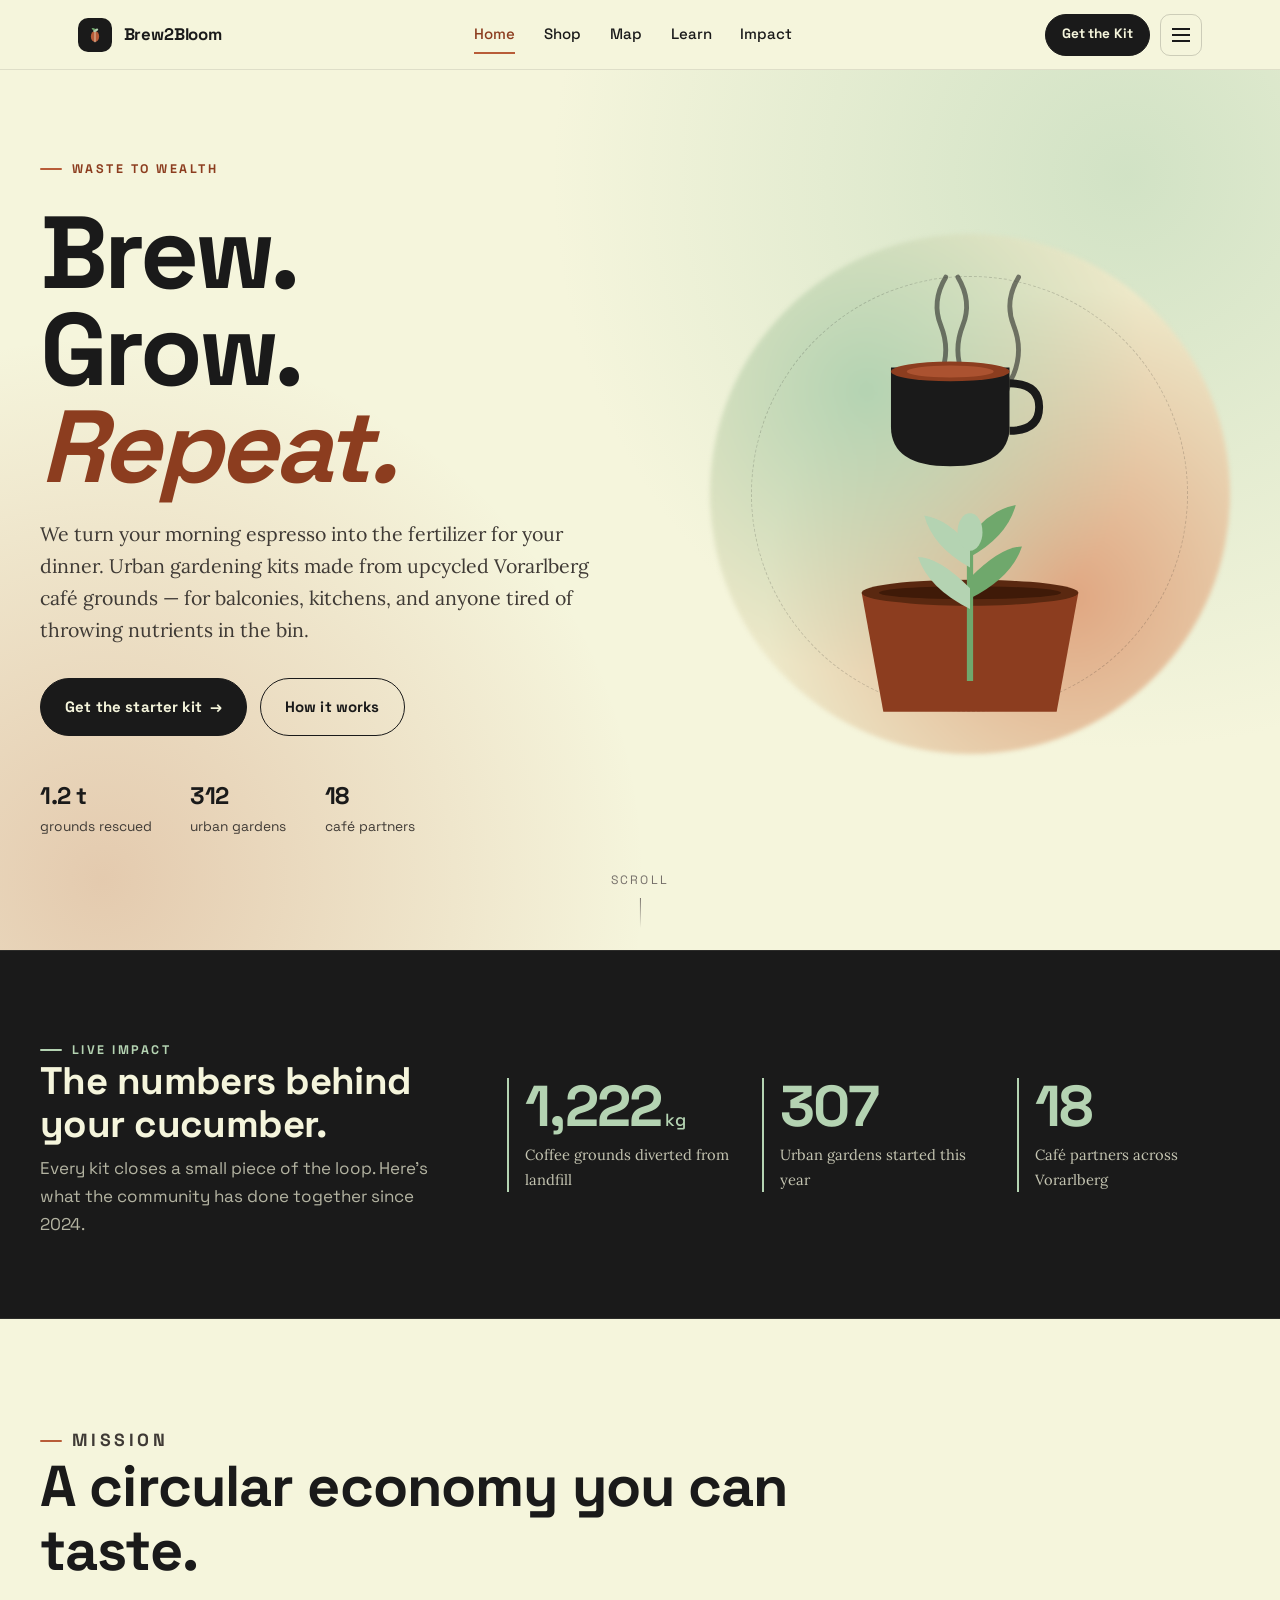
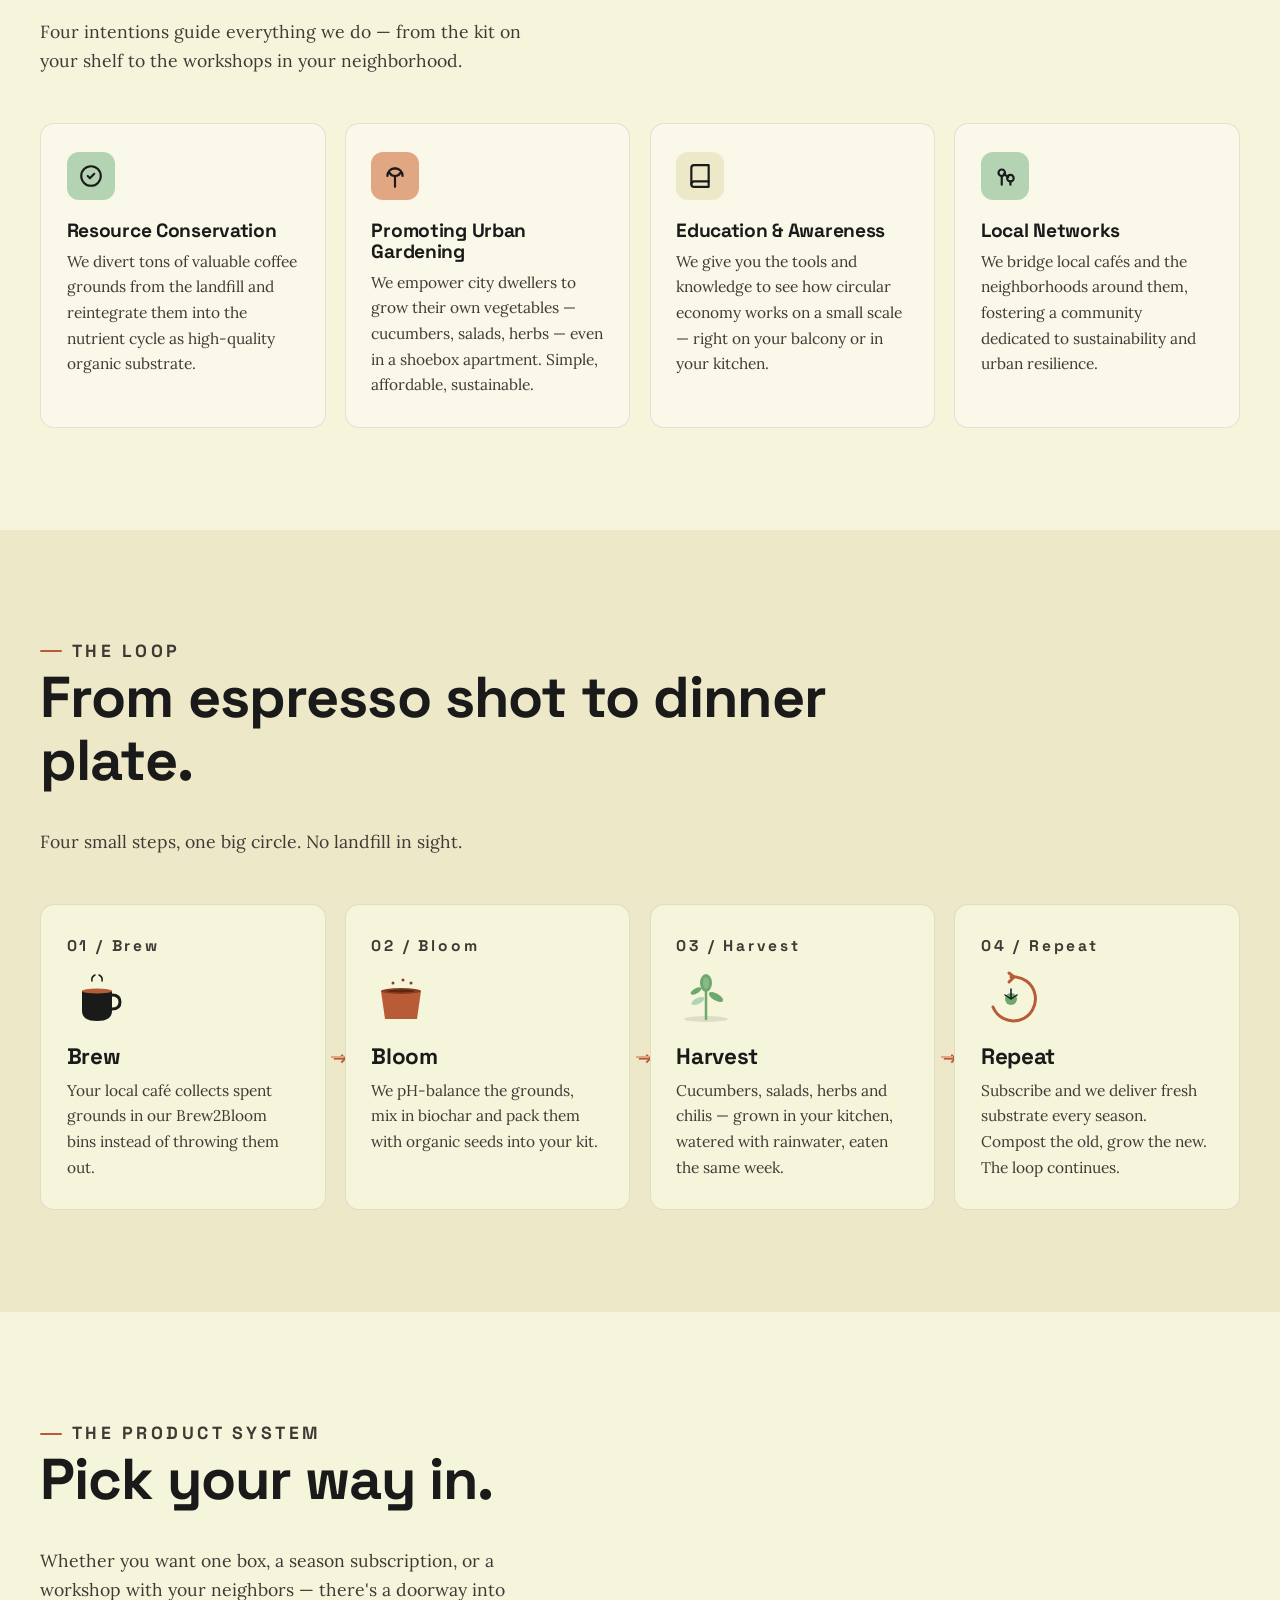
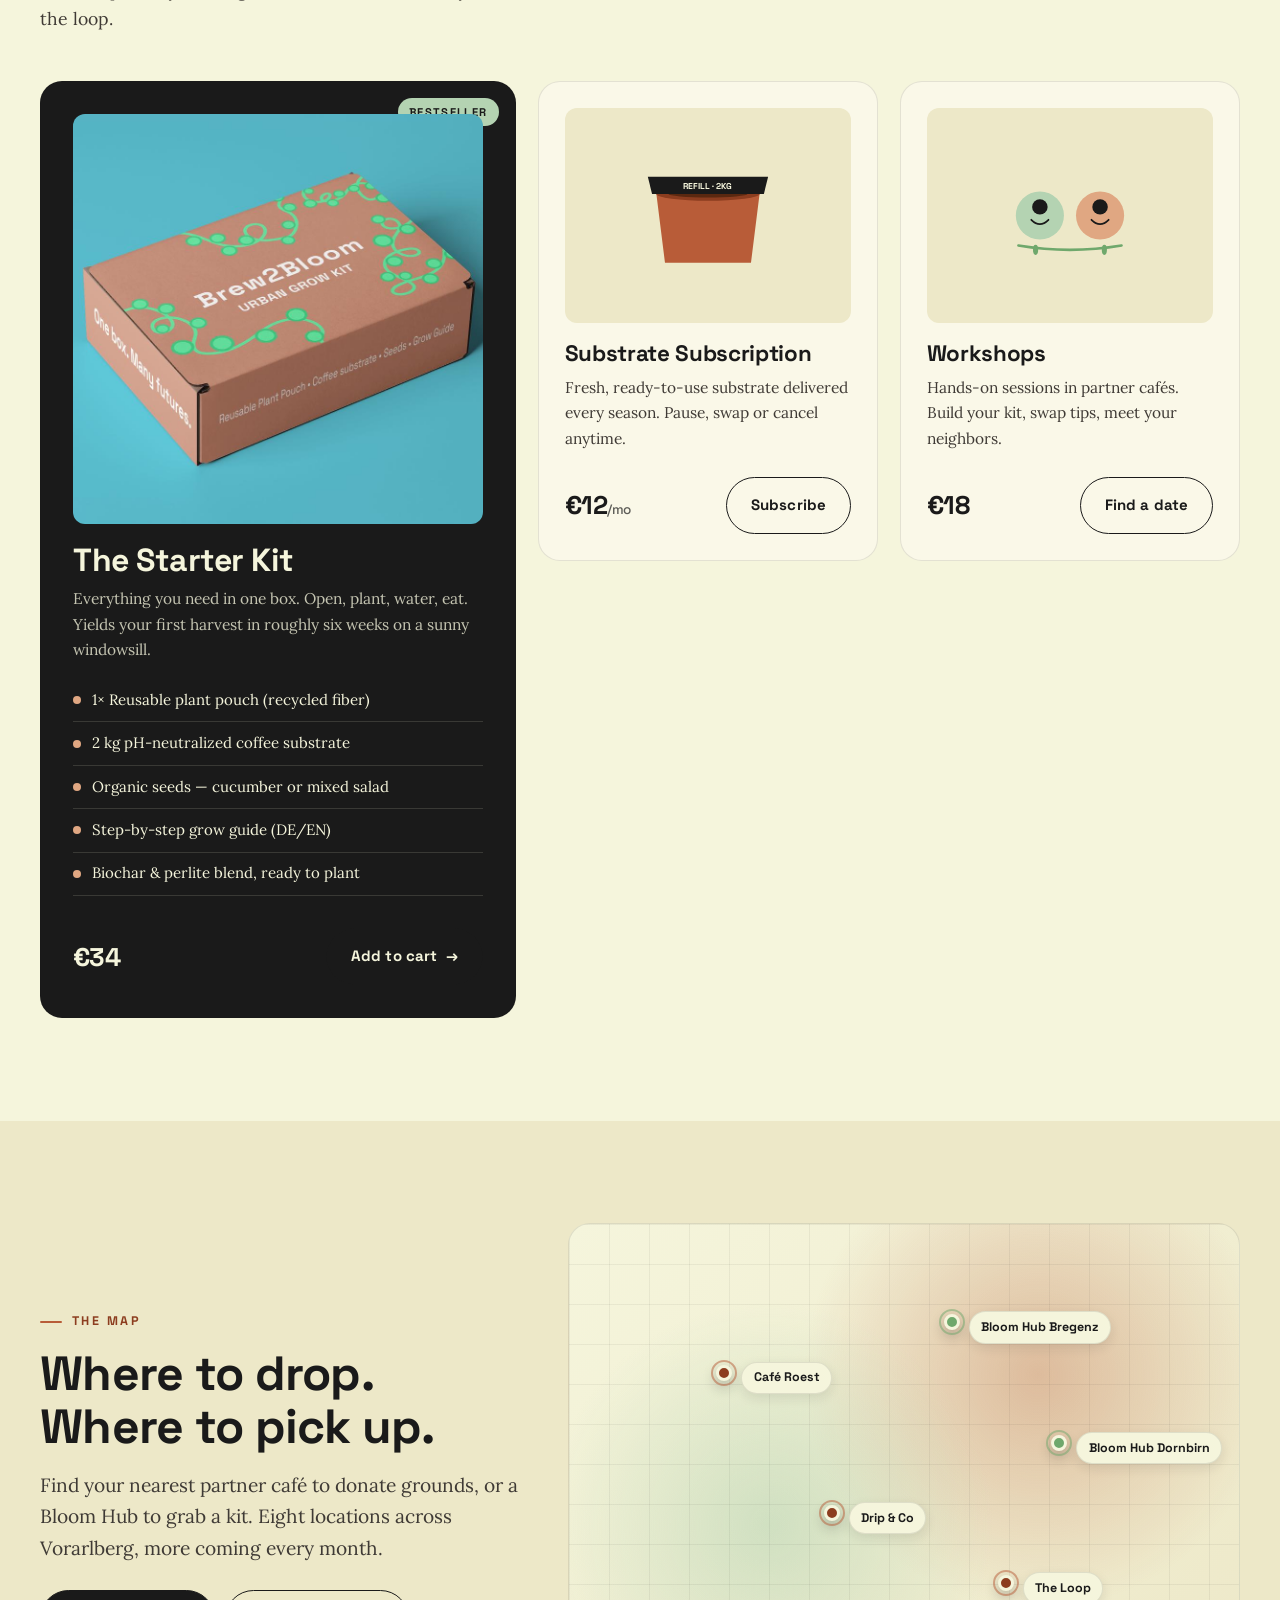
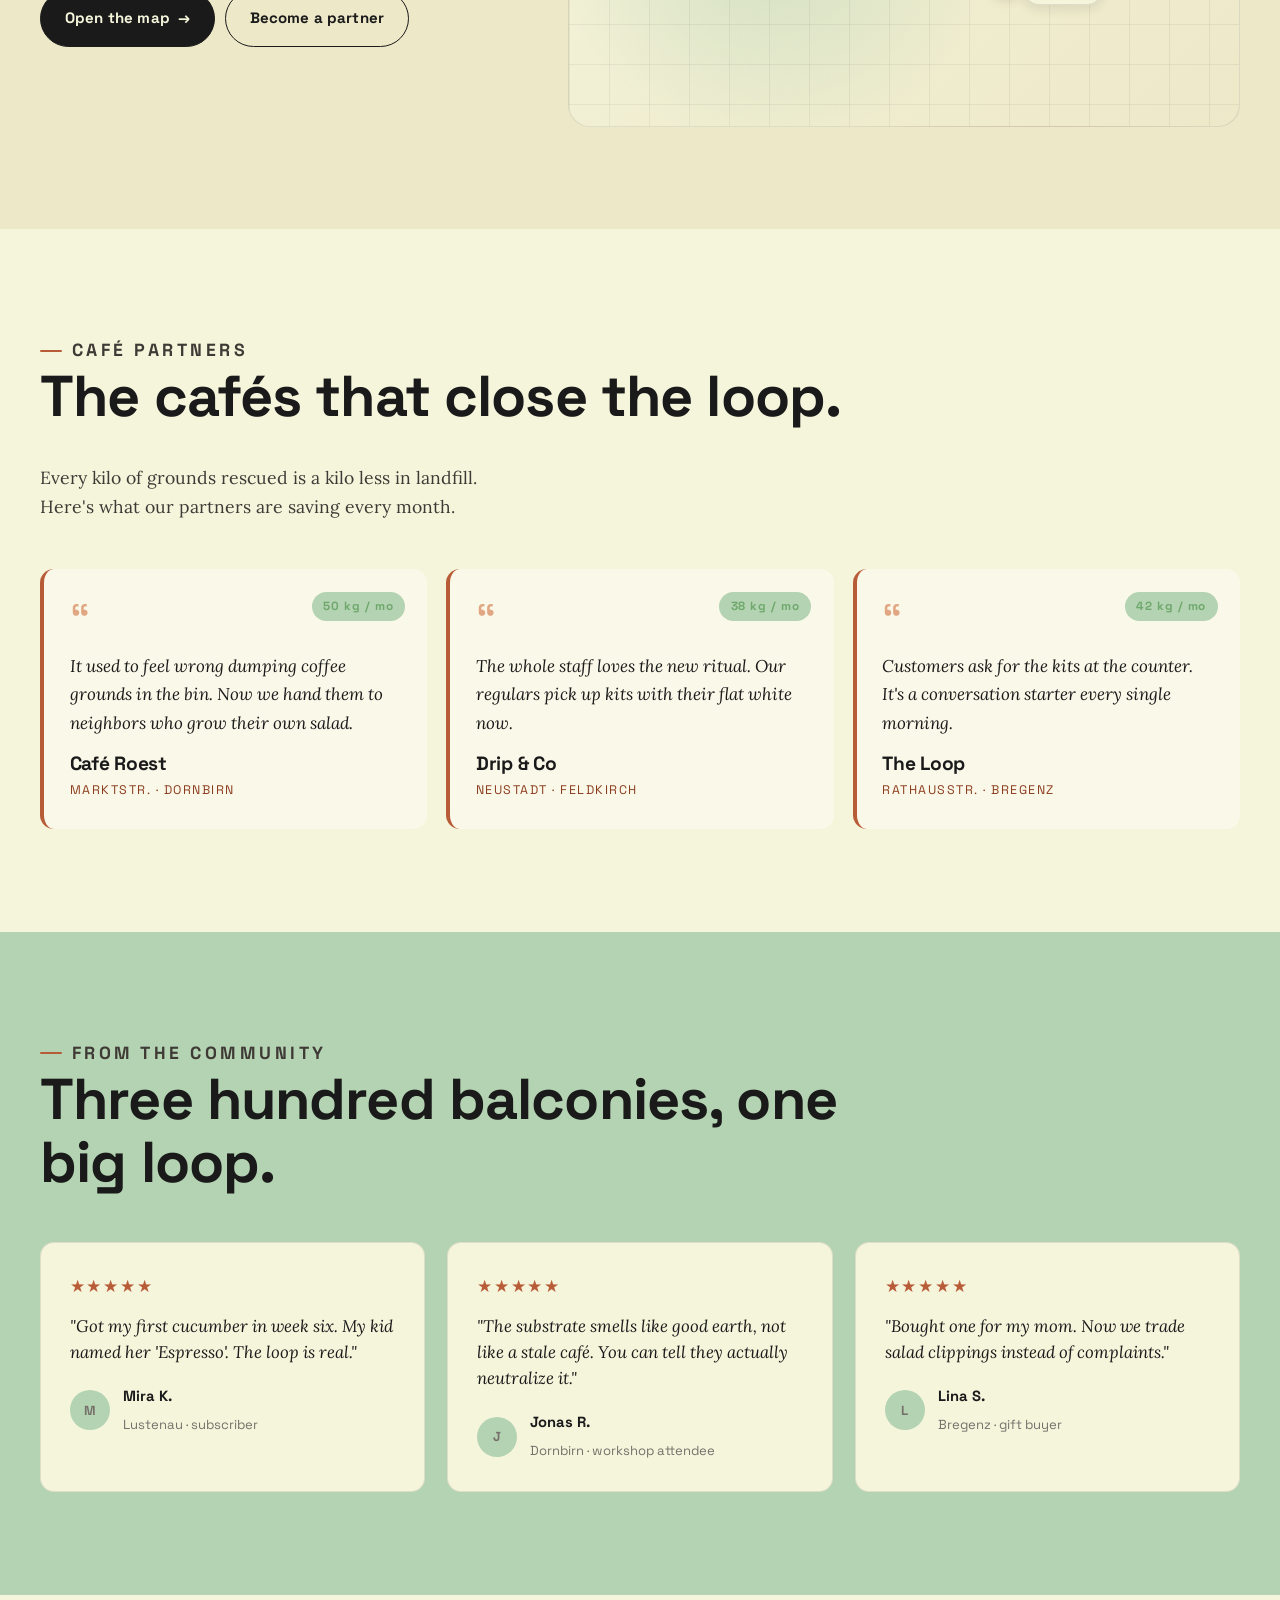
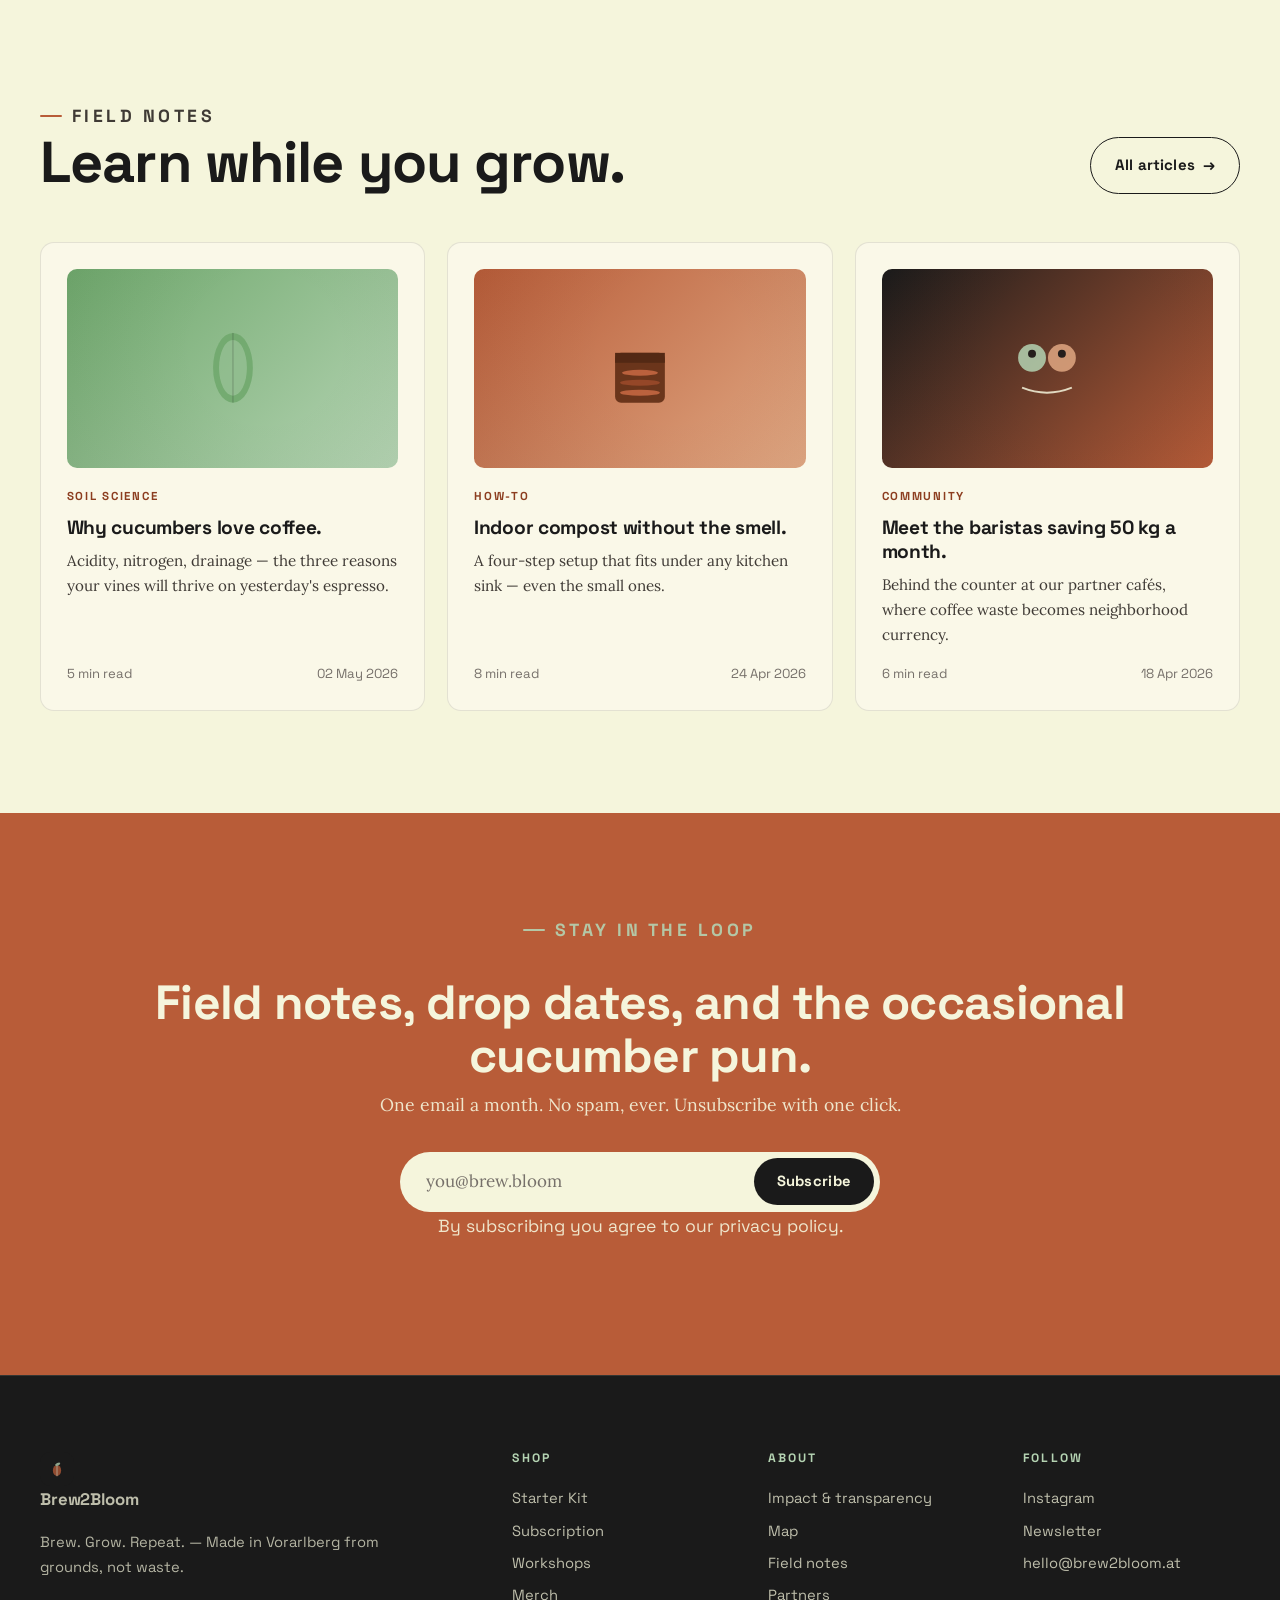
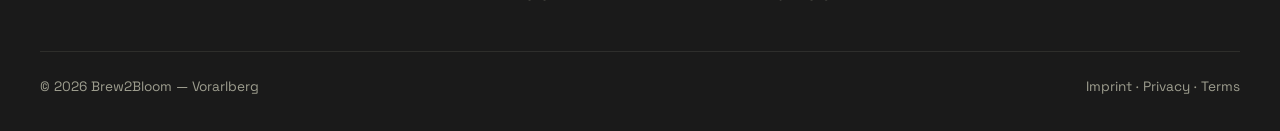
==== commit e0e6d890: "Add starter kit photos and relocate brand to Vorarlberg Replace SVG placeholders with the four produ" ====
--- a/index.html
+++ b/index.html
@@ -3,7 +3,7 @@
 <head>
 <meta charset="UTF-8" />
 <meta name="viewport" content="width=device-width, initial-scale=1" />
-<meta name="description" content="Brew2Bloom turns your morning espresso into the fertilizer for your dinner. Urban gardening kits made from upcycled coffee grounds — Berlin, made circular." />
+<meta name="description" content="Brew2Bloom turns your morning espresso into the fertilizer for your dinner. Urban gardening kits made from upcycled coffee grounds — Vorarlberg, made circular." />
 <meta name="theme-color" content="#1A1A1A" />
 <title>Brew2Bloom — Brew. Grow. Repeat.</title>
 <link rel="preconnect" href="https://fonts.googleapis.com" />
@@ -63,7 +63,7 @@
         </h1>
         <p class="hero-lede">
           We turn your morning espresso into the fertilizer for your dinner.
-          Urban gardening kits made from upcycled Berlin café grounds — for balconies,
+          Urban gardening kits made from upcycled Vorarlberg café grounds — for balconies,
           kitchens, and anyone tired of throwing nutrients in the bin.
         </p>
         <div class="hero-cta">
@@ -134,7 +134,7 @@
         </div>
         <div class="impact-stat" data-reveal data-reveal-delay="3">
           <span class="impact-num count-up" data-target="18">0</span>
-          <p class="impact-label">Café partners across Berlin</p>
+          <p class="impact-label">Café partners across Vorarlberg</p>
         </div>
       </div>
     </div>
@@ -278,17 +278,7 @@
       <article class="product-card feature" data-reveal>
         <div class="product-tag">Bestseller</div>
         <div class="product-image">
-          <svg viewBox="0 0 200 200" fill="none">
-            <rect x="30" y="60" width="140" height="120" rx="10" fill="#5A2810"/>
-            <rect x="30" y="60" width="140" height="20" fill="#3F1A08"/>
-            <rect x="40" y="80" width="120" height="90" rx="4" fill="#B85C38"/>
-            <ellipse cx="100" cy="80" rx="60" ry="6" fill="#3F1A08" opacity="0.5"/>
-            <path d="M100 170 V120" stroke="#6FA86C" stroke-width="3" stroke-linecap="round"/>
-            <ellipse cx="80" cy="135" rx="14" ry="6" transform="rotate(-25 80 135)" fill="#B4D3B2"/>
-            <ellipse cx="120" cy="125" rx="16" ry="7" transform="rotate(30 120 125)" fill="#6FA86C"/>
-            <ellipse cx="100" cy="105" rx="9" ry="14" fill="#6FA86C"/>
-            <text x="100" y="50" text-anchor="middle" fill="#F5F5DC" font-family="Space Grotesk" font-size="14" font-weight="700" letter-spacing="2">BREW2BLOOM</text>
-          </svg>
+          <img src="starterkit-1.jpeg" alt="The Brew2Bloom Urban Grow Kit box" />
         </div>
         <h3>The Starter Kit</h3>
         <p class="product-desc">
@@ -362,7 +352,7 @@
         <h2 style="font-size: clamp(2rem,4vw,3rem); margin: 0 0 1rem;">Where to drop. Where to pick up.</h2>
         <p class="lede" style="margin: 0 0 1.6rem;">
           Find your nearest partner café to donate grounds, or a Bloom Hub to grab a kit.
-          Eight locations across Berlin, more coming every month.
+          Eight locations across Vorarlberg, more coming every month.
         </p>
         <div style="display: flex; gap: 0.6rem; flex-wrap: wrap;">
           <a href="map.html" class="btn">Open the map <span class="arrow">→</span></a>
@@ -373,10 +363,10 @@
       <div class="map-preview" data-reveal data-reveal-delay="1" aria-hidden="true">
         <div class="grid-lines"></div>
         <div class="map-pin" style="top: 28%; left: 22%;"><span>Café Roest</span></div>
-        <div class="map-pin mint" style="top: 18%; left: 56%;"><span>Bloom Hub Mitte</span></div>
+        <div class="map-pin mint" style="top: 18%; left: 56%;"><span>Bloom Hub Bregenz</span></div>
         <div class="map-pin" style="top: 56%; left: 38%;"><span>Drip &amp; Co</span></div>
         <div class="map-pin" style="top: 70%; left: 64%;"><span>The Loop</span></div>
-        <div class="map-pin mint" style="top: 42%; left: 72%;"><span>Bloom Hub K-berg</span></div>
+        <div class="map-pin mint" style="top: 42%; left: 72%;"><span>Bloom Hub Dornbirn</span></div>
       </div>
     </div>
   </section>
@@ -395,7 +385,7 @@
         <p class="quote-mark">&ldquo;</p>
         <p class="partner-quote">It used to feel wrong dumping coffee grounds in the bin. Now we hand them to neighbors who grow their own salad.</p>
         <h3>Café Roest</h3>
-        <p class="partner-meta">Wrangelstr. · Kreuzberg</p>
+        <p class="partner-meta">Marktstr. · Dornbirn</p>
       </article>
 
       <article class="partner-card" data-reveal data-reveal-delay="1">
@@ -403,7 +393,7 @@
         <p class="quote-mark">&ldquo;</p>
         <p class="partner-quote">The whole staff loves the new ritual. Our regulars pick up kits with their flat white now.</p>
         <h3>Drip &amp; Co</h3>
-        <p class="partner-meta">Sonnenallee · Neukölln</p>
+        <p class="partner-meta">Neustadt · Feldkirch</p>
       </article>
 
       <article class="partner-card" data-reveal data-reveal-delay="2">
@@ -411,7 +401,7 @@
         <p class="quote-mark">&ldquo;</p>
         <p class="partner-quote">Customers ask for the kits at the counter. It's a conversation starter every single morning.</p>
         <h3>The Loop</h3>
-        <p class="partner-meta">Torstr. · Mitte</p>
+        <p class="partner-meta">Rathausstr. · Bregenz</p>
       </article>
     </div>
   </section>
@@ -428,7 +418,7 @@
         <p class="testimonial-quote">"Got my first cucumber in week six. My kid named her 'Espresso'. The loop is real."</p>
         <div class="testimonial-author">
           <span class="testimonial-avatar">M</span>
-          <div><strong>Mira K.</strong><span>Friedrichshain · subscriber</span></div>
+          <div><strong>Mira K.</strong><span>Lustenau · subscriber</span></div>
         </div>
       </article>
 
@@ -437,7 +427,7 @@
         <p class="testimonial-quote">"The substrate smells like good earth, not like a stale café. You can tell they actually neutralize it."</p>
         <div class="testimonial-author">
           <span class="testimonial-avatar">J</span>
-          <div><strong>Jonas R.</strong><span>Kreuzberg · workshop attendee</span></div>
+          <div><strong>Jonas R.</strong><span>Dornbirn · workshop attendee</span></div>
         </div>
       </article>
 
@@ -446,7 +436,7 @@
         <p class="testimonial-quote">"Bought one for my mom. Now we trade salad clippings instead of complaints."</p>
         <div class="testimonial-author">
           <span class="testimonial-avatar">L</span>
-          <div><strong>Lina S.</strong><span>Mitte · gift buyer</span></div>
+          <div><strong>Lina S.</strong><span>Bregenz · gift buyer</span></div>
         </div>
       </article>
     </div>
@@ -541,7 +531,7 @@
         </span>
         <span class="brand-name">Brew2Bloom</span>
       </a>
-      <p class="footer-tag">Brew. Grow. Repeat. — Made in Berlin from grounds, not waste.</p>
+      <p class="footer-tag">Brew. Grow. Repeat. — Made in Vorarlberg from grounds, not waste.</p>
     </div>
     <div>
       <p class="footer-head">Shop</p>
@@ -561,11 +551,11 @@
       <p class="footer-head">Follow</p>
       <a href="#">Instagram</a>
       <a href="#">Newsletter</a>
-      <a href="mailto:hello@brew2bloom.de">hello@brew2bloom.de</a>
+      <a href="mailto:hello@brew2bloom.at">hello@brew2bloom.at</a>
     </div>
   </div>
   <div class="footer-fine">
-    <span>© 2026 Brew2Bloom — Berlin</span>
+    <span>© 2026 Brew2Bloom — Vorarlberg</span>
     <span><a href="#">Imprint</a> · <a href="#">Privacy</a> · <a href="#">Terms</a></span>
   </div>
 </footer>
--- a/styles.css
+++ b/styles.css
@@ -780,6 +780,7 @@
 }
 
 .product-image svg { width: 60%; height: 60%; }
+.product-image img { width: 100%; height: 100%; object-fit: cover; display: block; }
 
 .product-card h3 { font-size: 1.4rem; margin: 0 0 0.5rem; }
 .product-card.feature h3 { font-size: 2rem; }
@@ -1366,6 +1367,7 @@
 }
 
 .kit-gallery svg { width: 70%; height: 70%; position: relative; }
+.kit-gallery img { width: 100%; height: 100%; object-fit: cover; display: block; position: relative; }
 
 .kit-detail h1 {
   font-size: clamp(2rem, 4vw, 3rem);
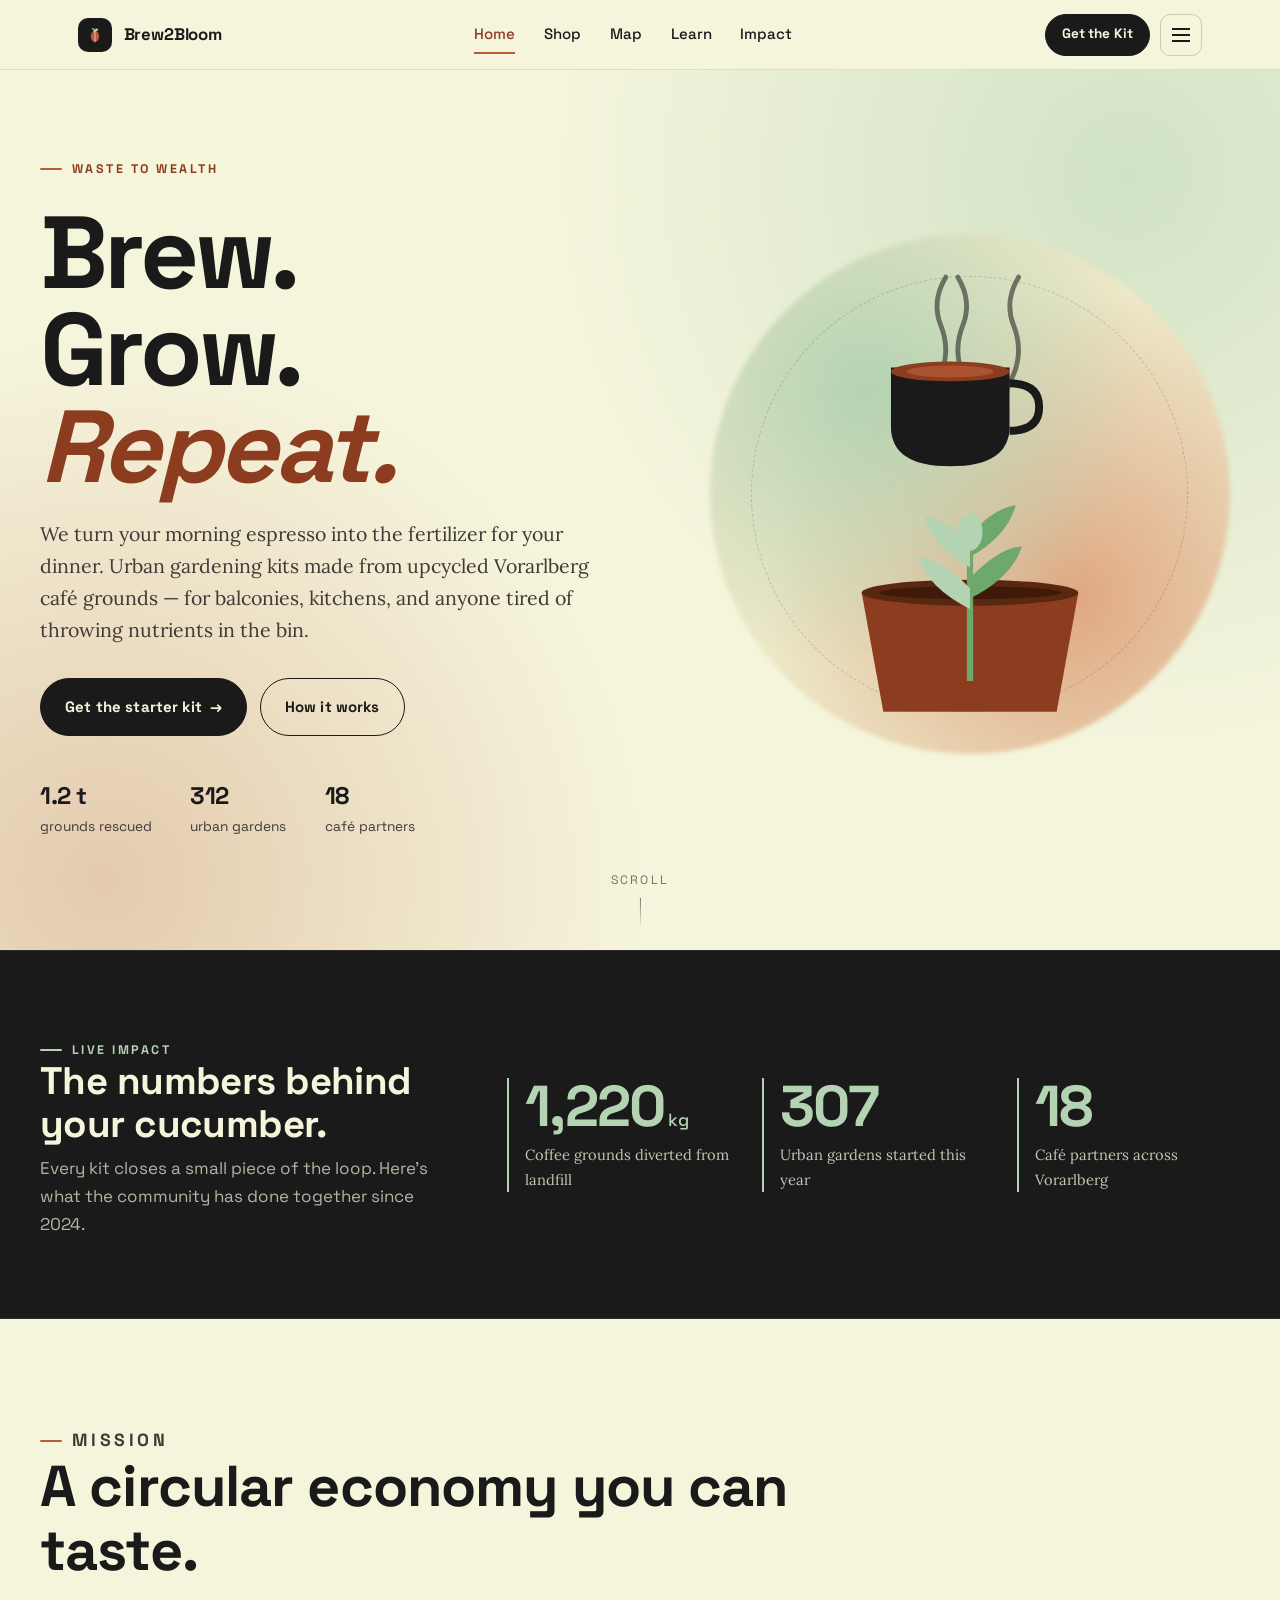
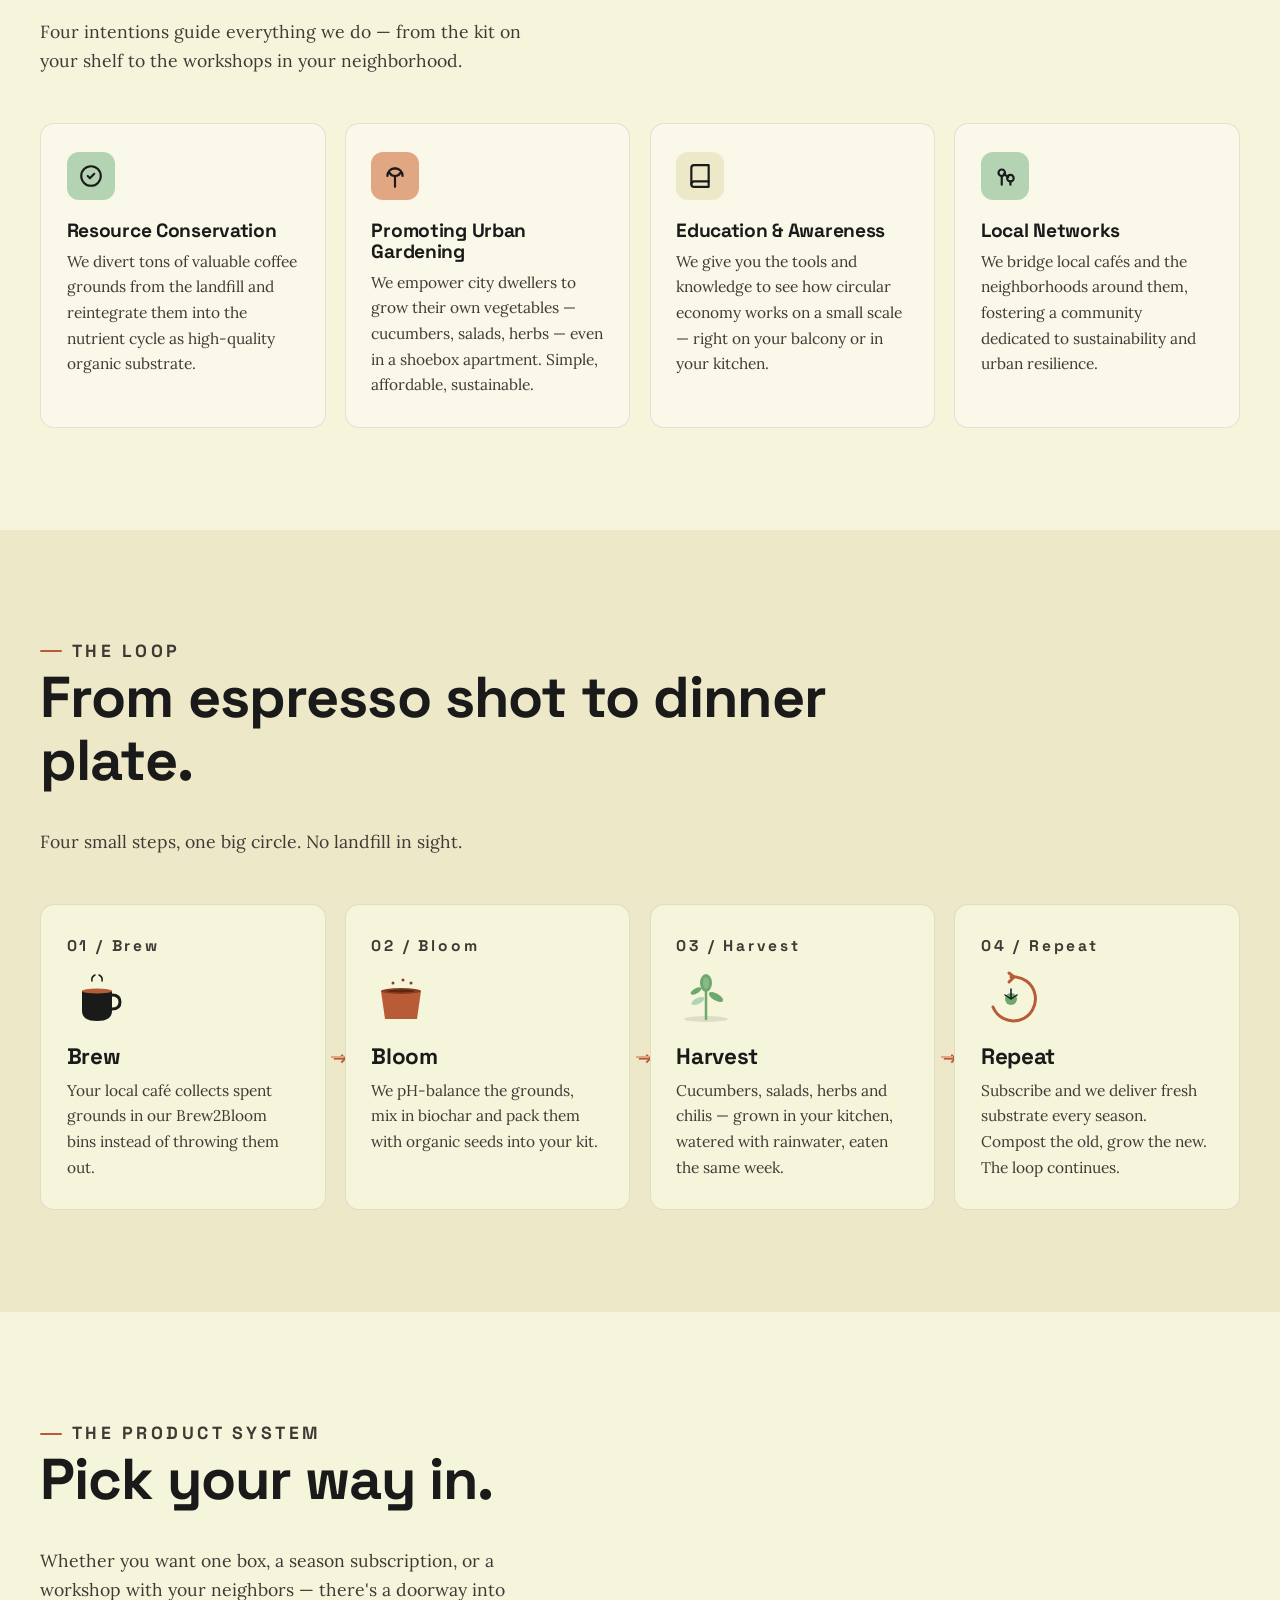
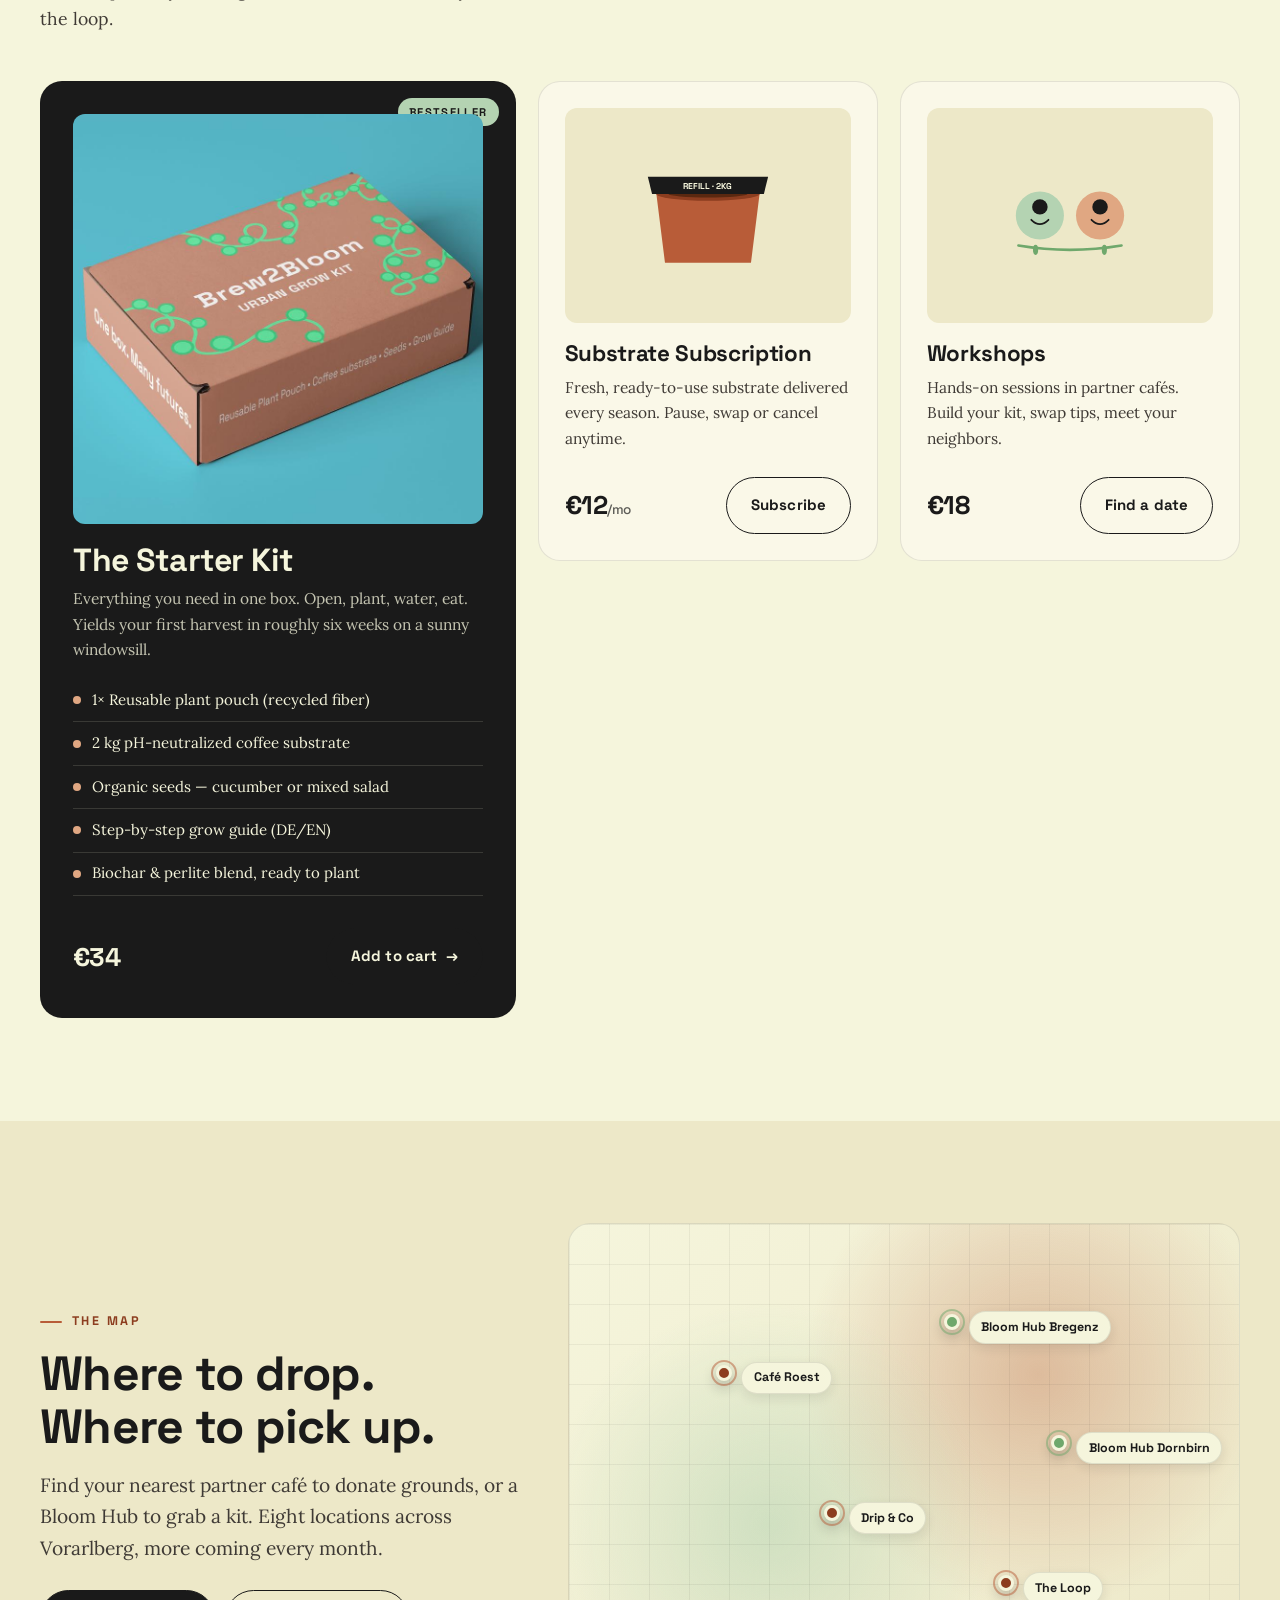
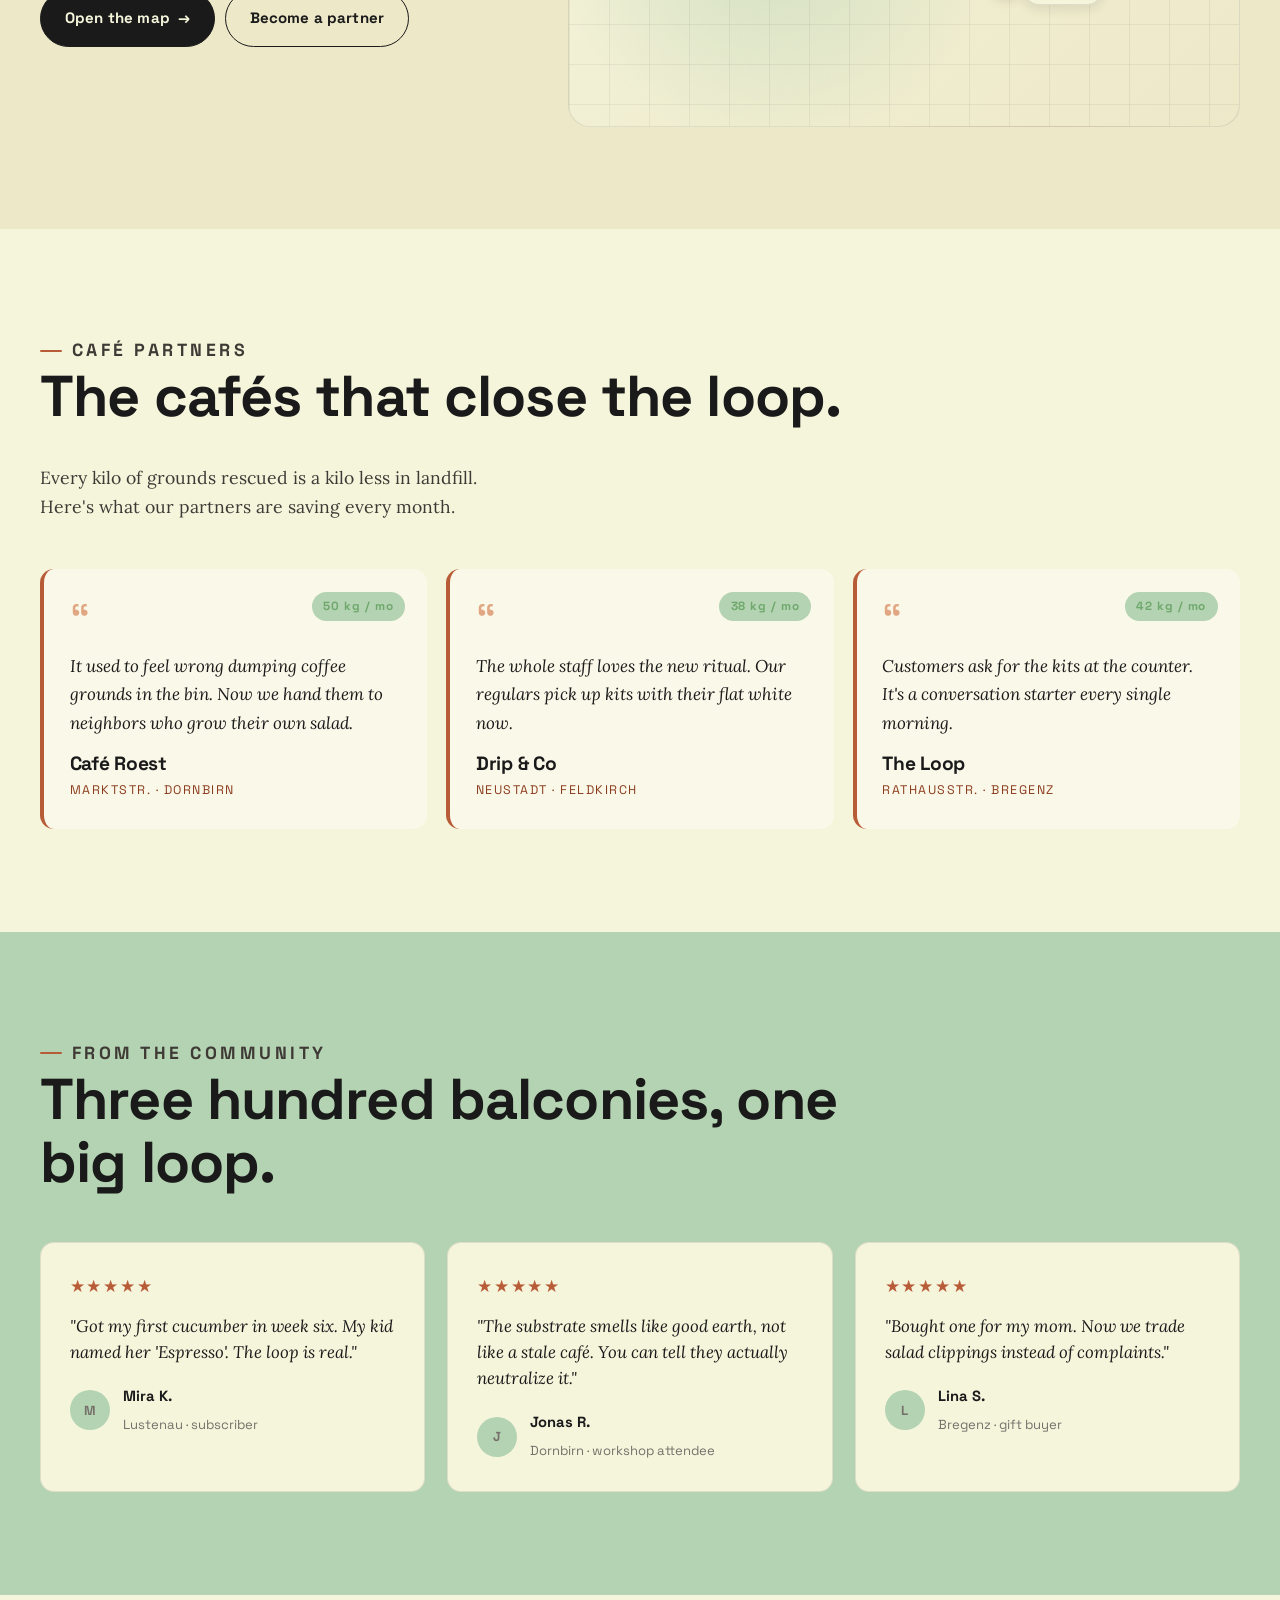
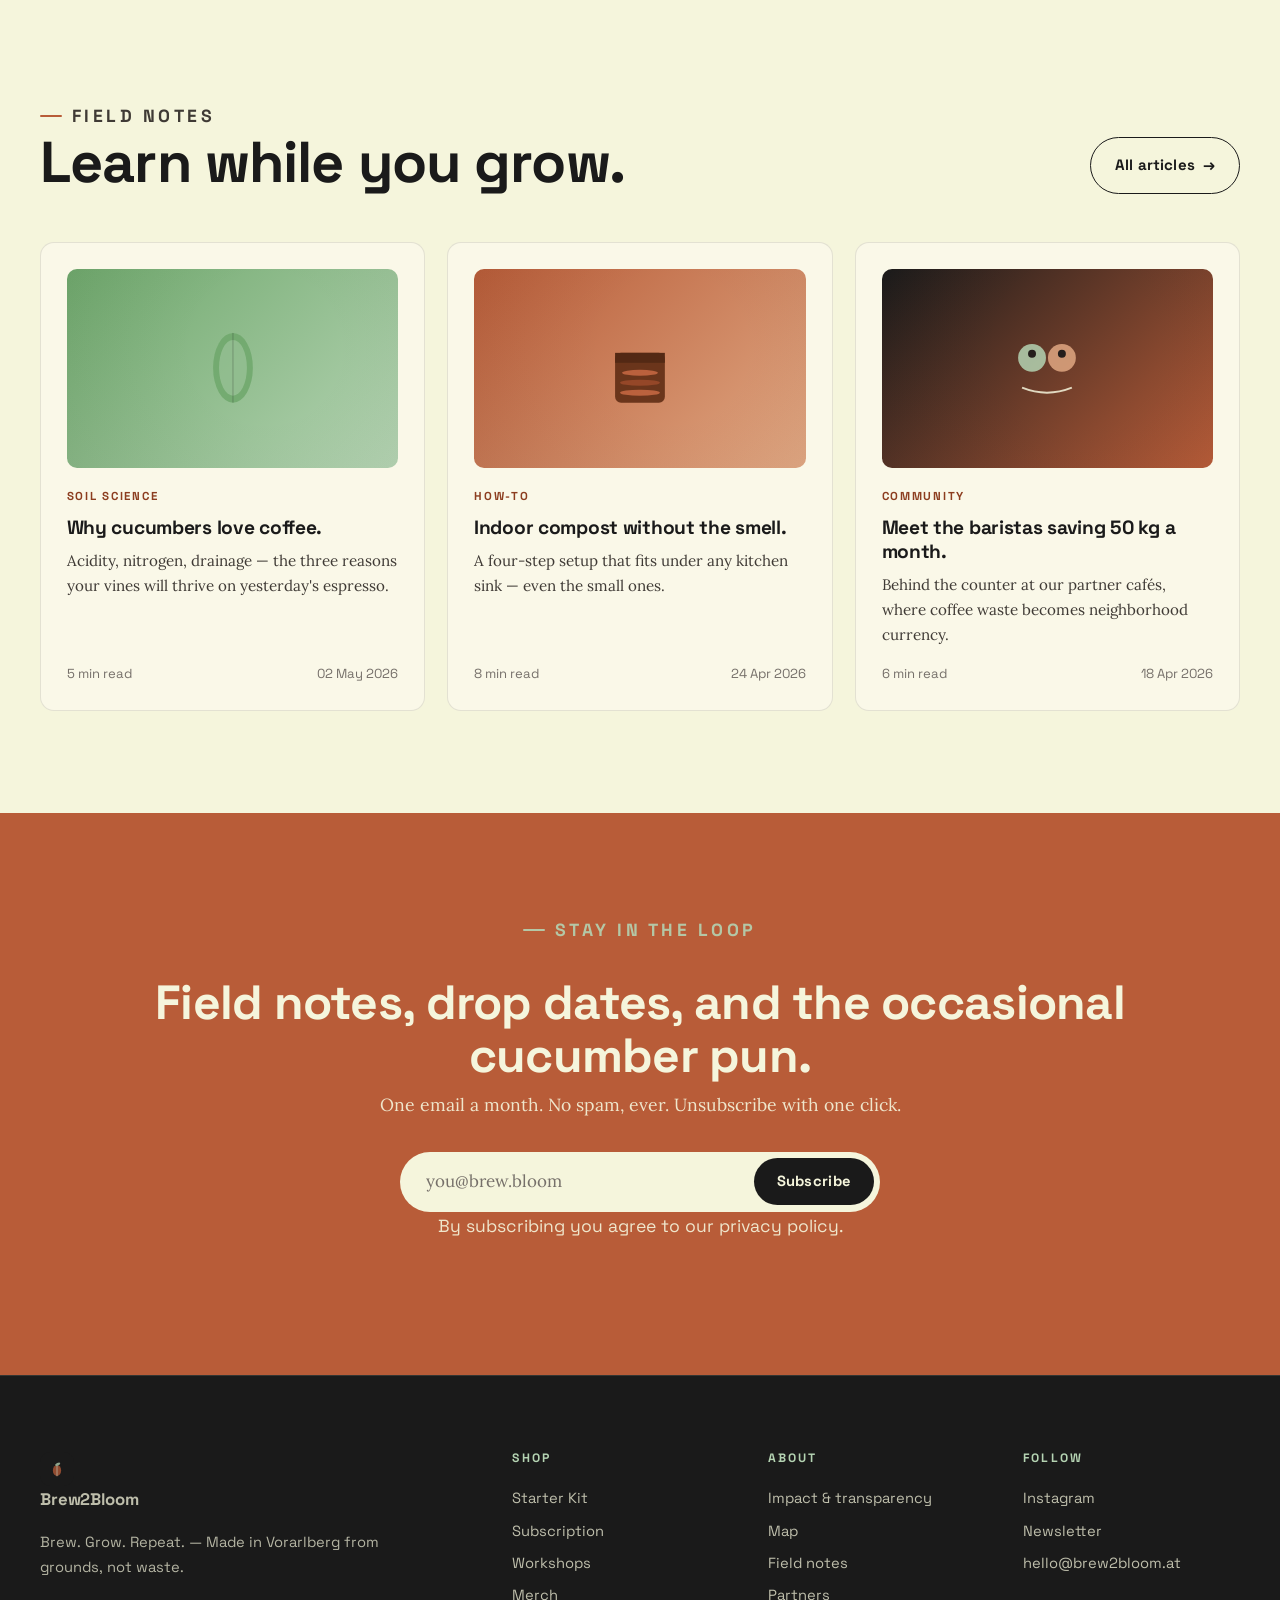
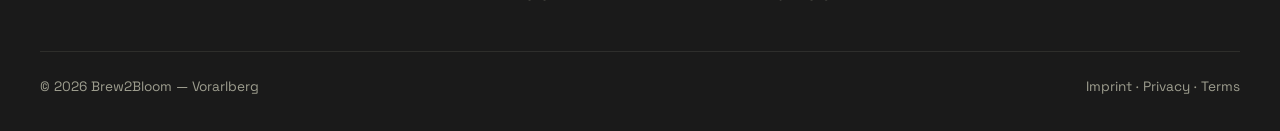
==== commit d690139f: "Add Instagram profile link to footer Replace placeholder "#" links with the brew.2bloom Instagram pr" ====
--- a/index.html
+++ b/index.html
@@ -549,7 +549,7 @@
     </div>
     <div>
       <p class="footer-head">Follow</p>
-      <a href="#">Instagram</a>
+      <a href="https://www.instagram.com/brew.2bloom/" target="_blank" rel="noopener noreferrer">Instagram</a>
       <a href="#">Newsletter</a>
       <a href="mailto:hello@brew2bloom.at">hello@brew2bloom.at</a>
     </div>
